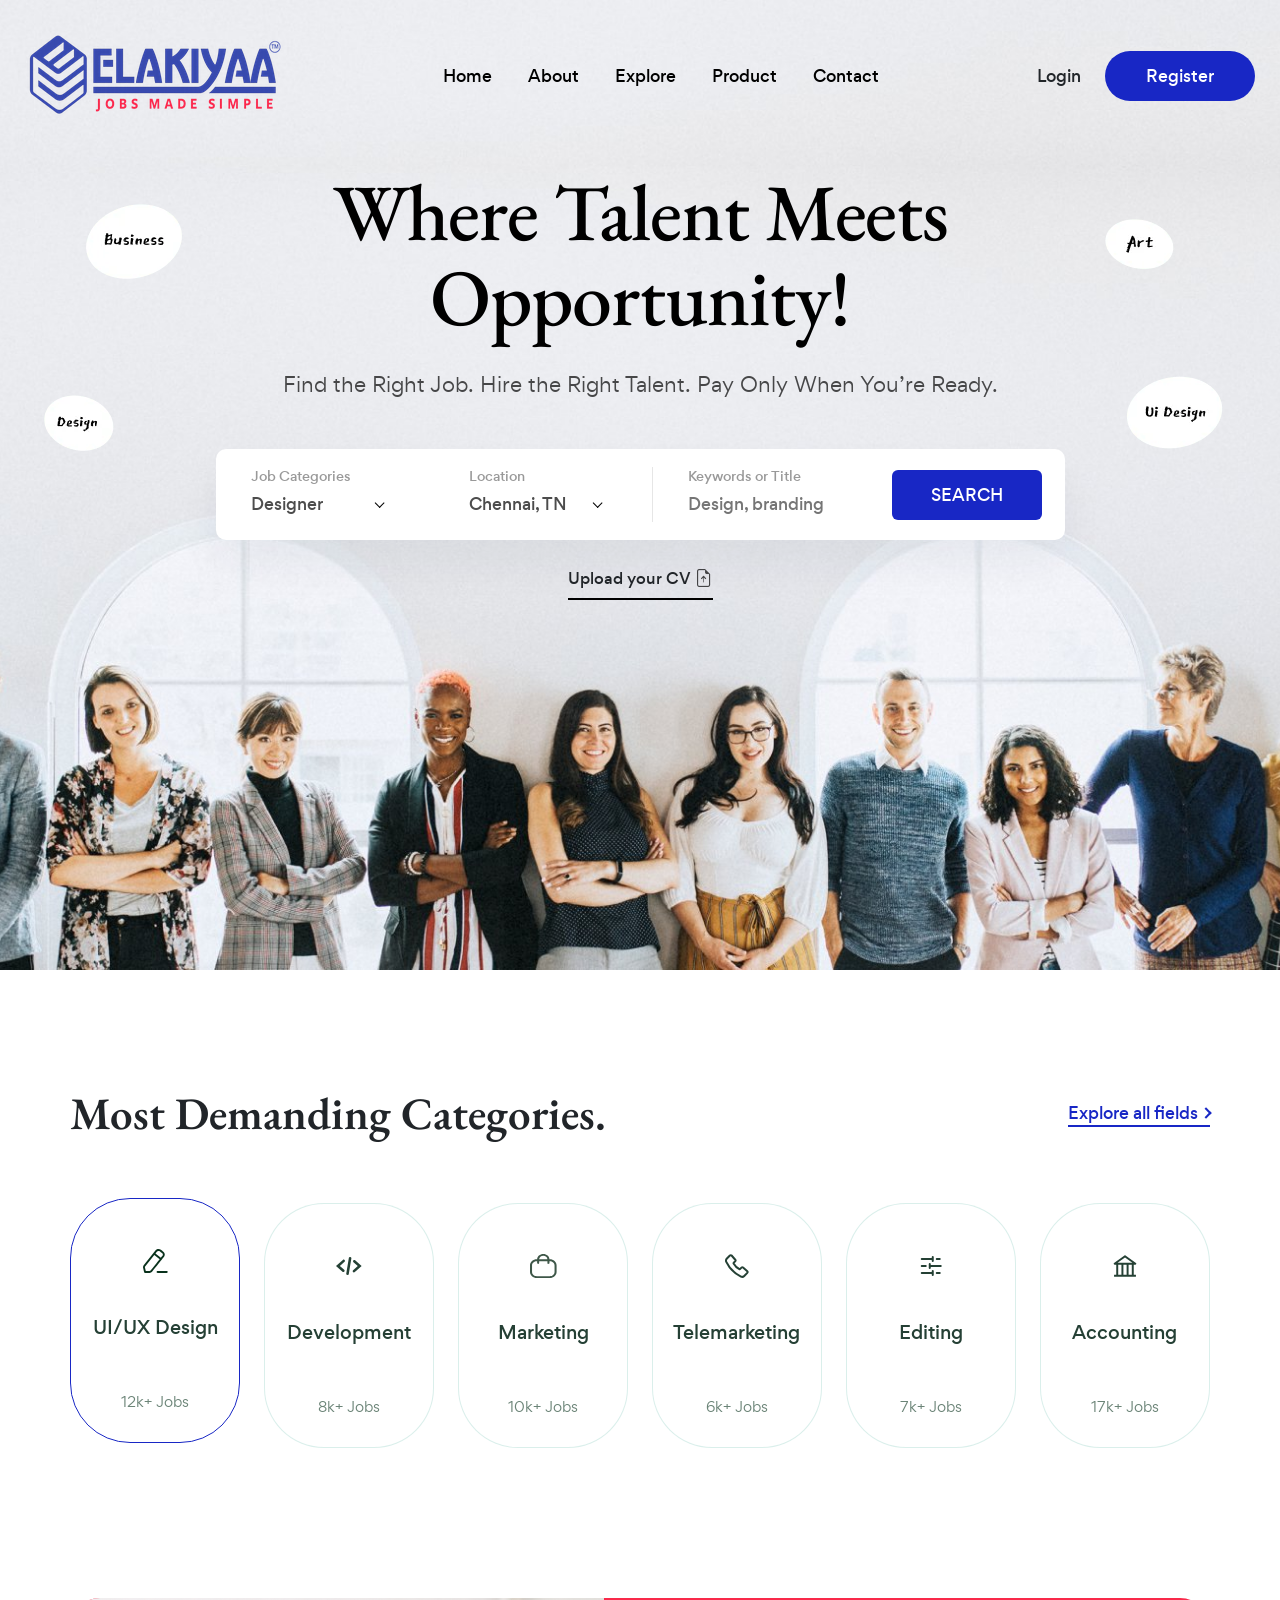
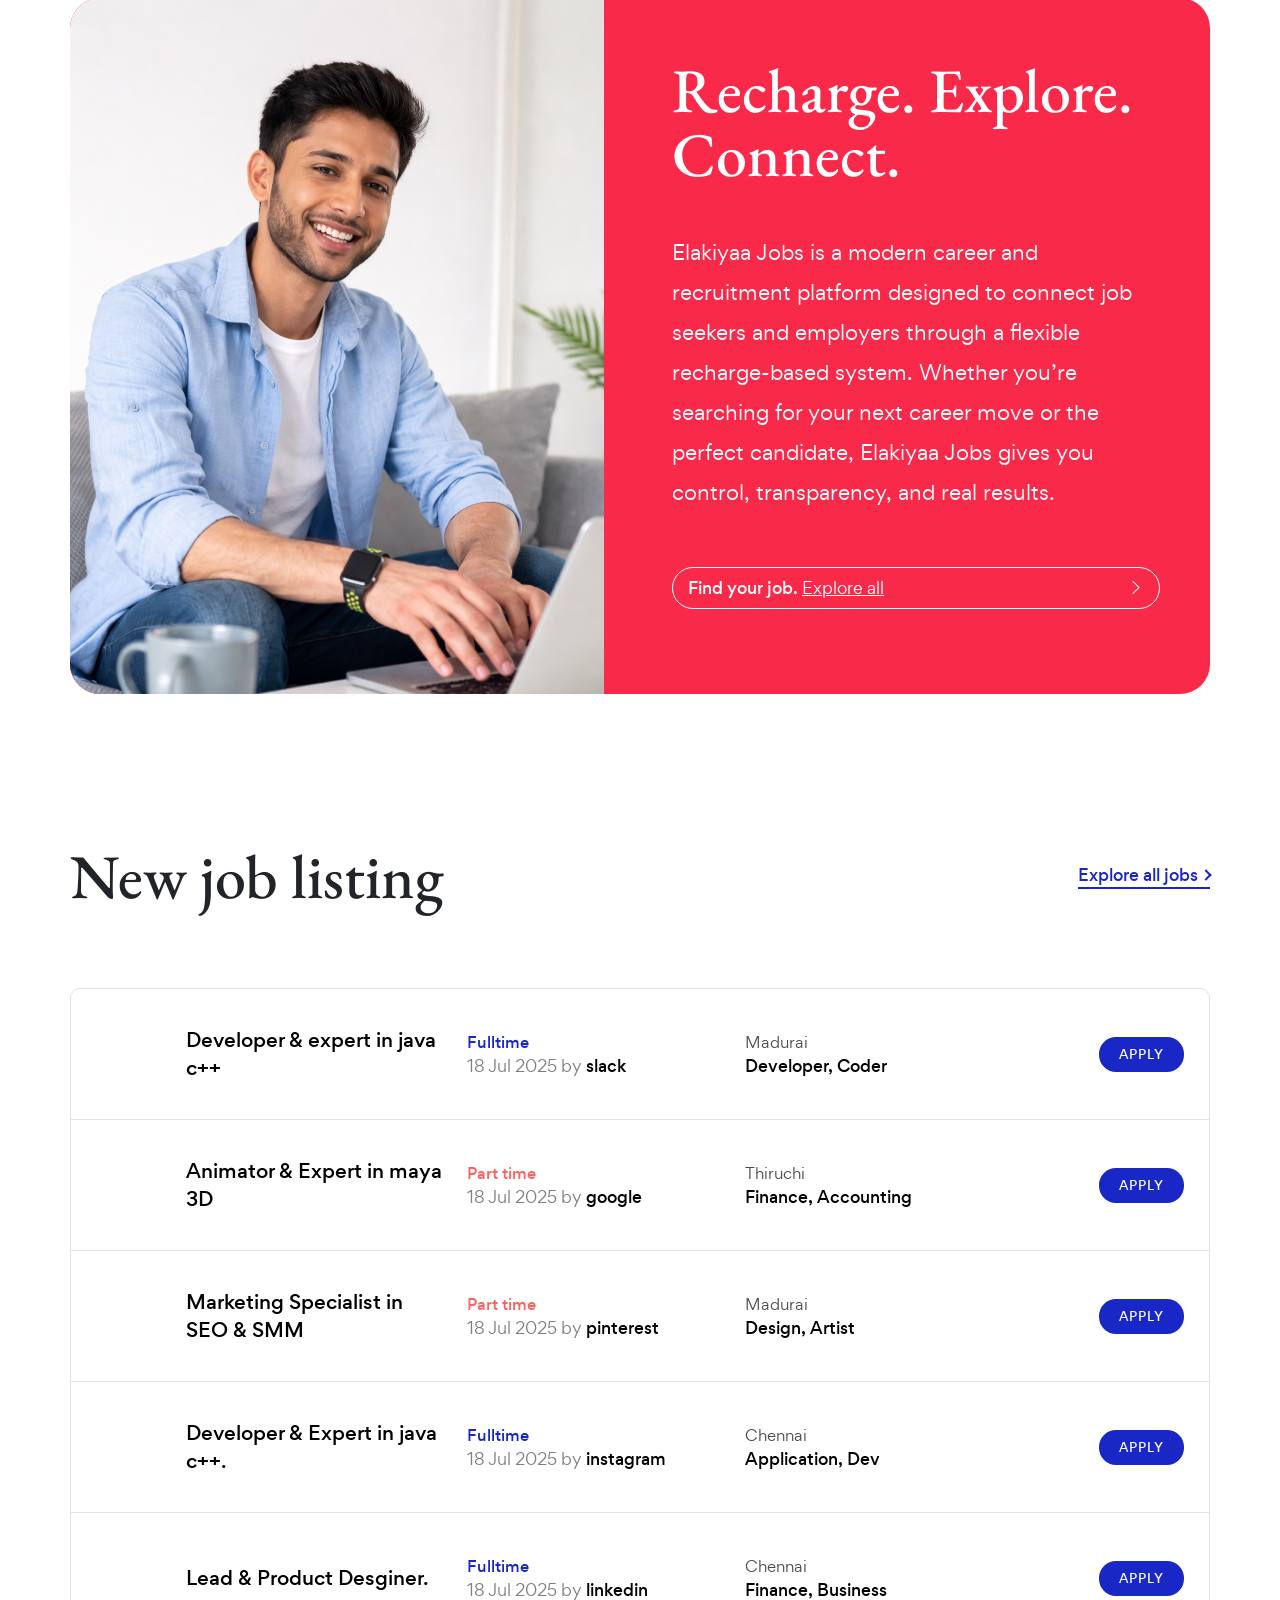
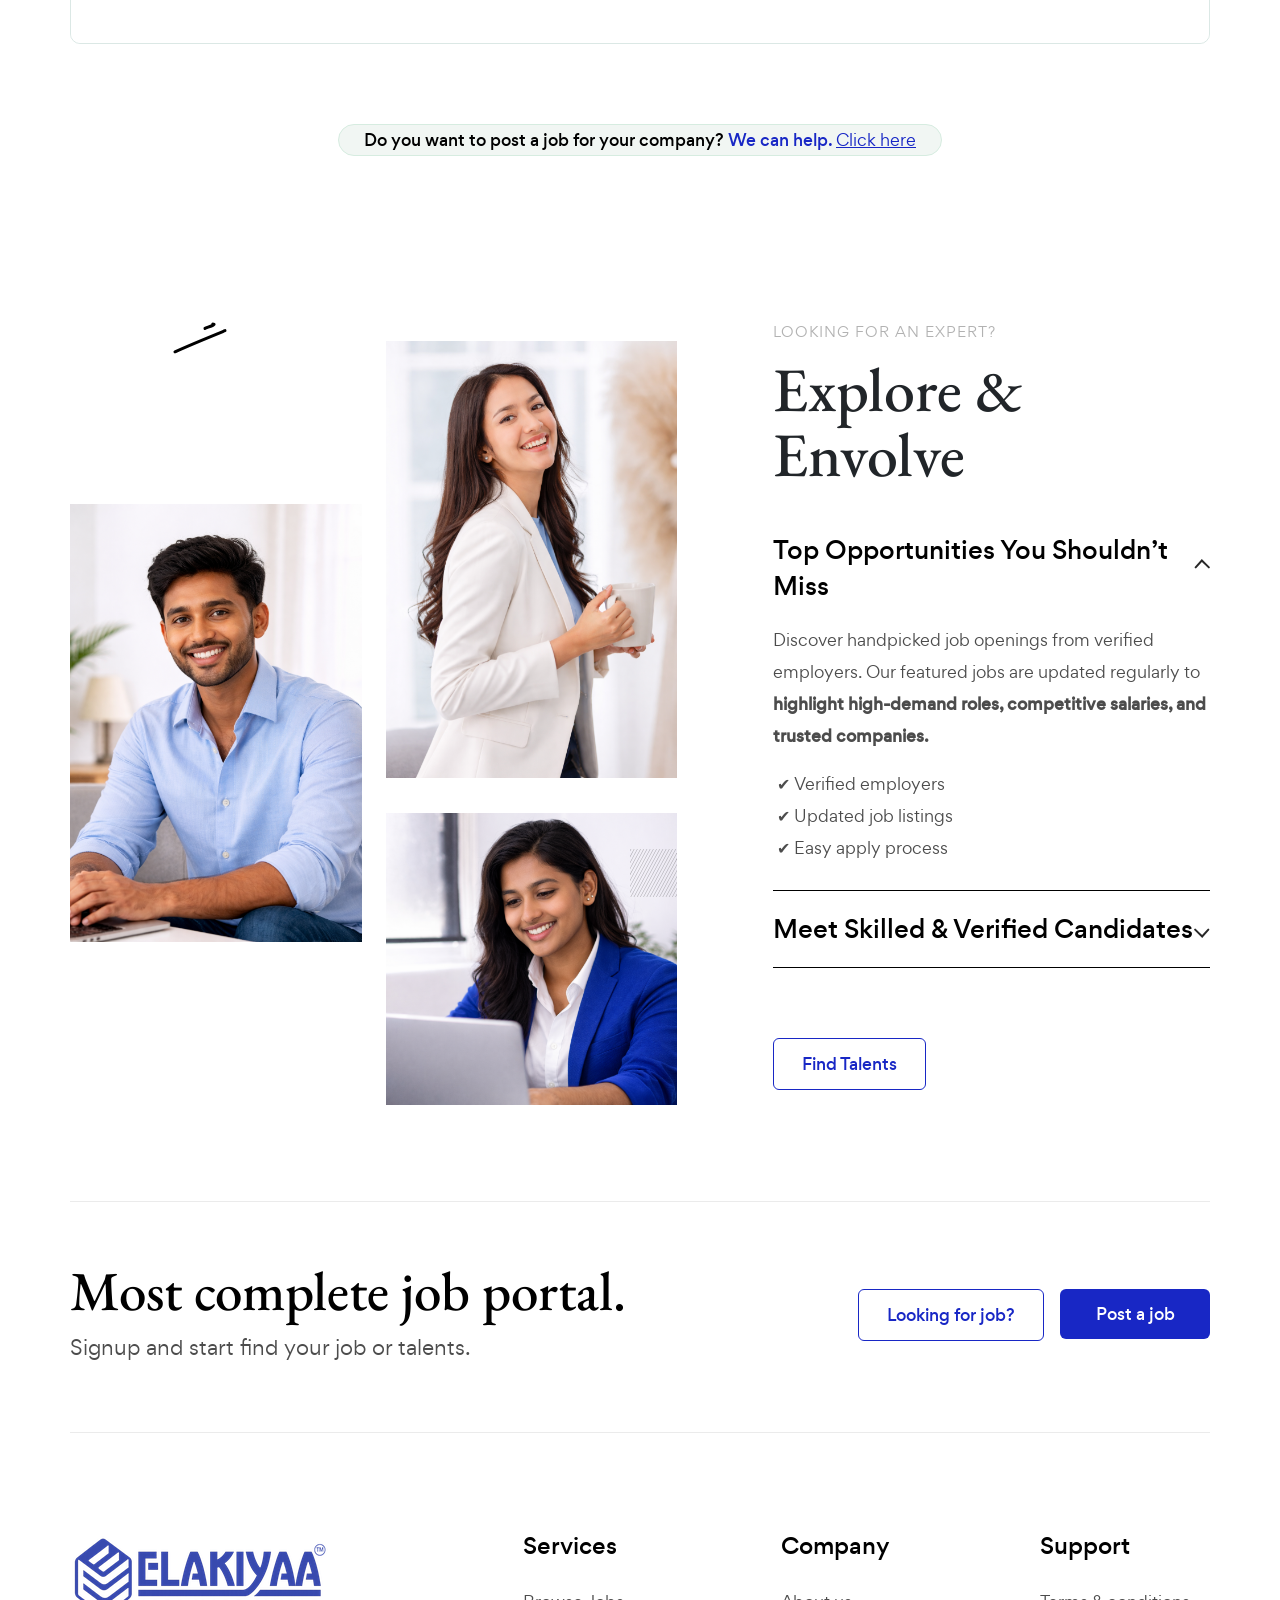
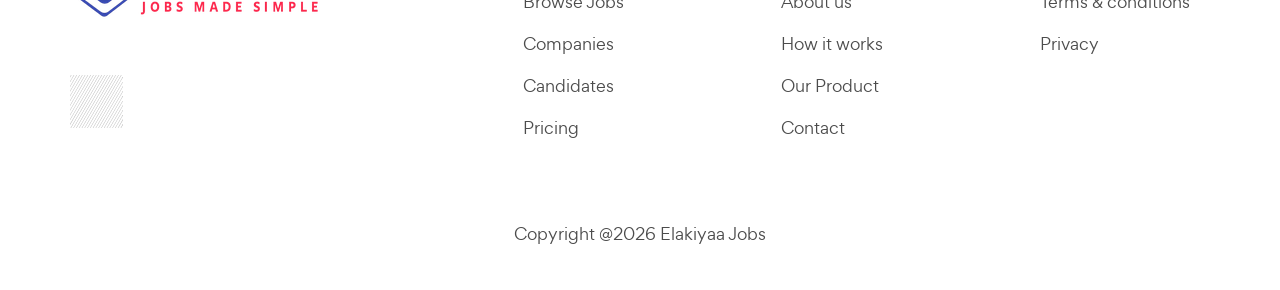
==== index.html @ b900b1b4 "first" ====
<!DOCTYPE html>
<html lang="en">


<head>
	<meta charset="UTF-8">
	<meta name="keywords" content="Jobs, talent, companies, Hiring, resume, job search, skillset">
	<meta name="description" content="Elakiyaa Jobs is a modern career and recruitment platform designed to connect job seekers and employers through a flexible recharge-based system">
    <meta property="og:site_name" content="Elakiyaa Jobs">
    <meta property="og:type" content="website">
    <meta property="og:title" content="Elakiyaa Jobs is a modern career and recruitment platform ">
	<meta name='og:image' content='images/assets/ogg.png'>
	<meta name='og:image' content='images/assets/ogg.png'>
	<meta name='og:image' content='images/assets/ogg.png'>
	<!-- For IE -->
	<meta http-equiv="X-UA-Compatible" content="IE=edge">
	<!-- For Resposive Device -->
	<meta name="viewport" content="width=device-width, initial-scale=1.0">
	<!-- For Window Tab Color -->
	<!-- Chrome, Firefox OS and Opera -->
	<meta name="theme-color" content="#244034">
	<!-- Windows Phone -->
	<meta name="msapplication-navbutton-color" content="#244034">
	<!-- iOS Safari -->
	<meta name="apple-mobile-web-app-status-bar-style" content="#244034">
	<title> Elakiyaa Jobs</title>
	<!-- Favicon -->
	<link rel="icon" type="image/png" sizes="56x56" href="images/fav-icon/fav.png">
	<!-- Bootstrap CSS -->
	<link rel="stylesheet" type="text/css" href="css/bootstrap.min.css" media="all">
	<!-- Main style sheet -->
	<link rel="stylesheet" type="text/css" href="css/style.min.css" media="all">
	<!-- responsive style sheet -->
	<link rel="stylesheet" type="text/css" href="css/responsive.css" media="all">

	<!-- Fix Internet Explorer ______________________________________-->
	<!--[if lt IE 9]>
			<script src="http://html5shiv.googlecode.com/svn/trunk/html5.js"></script>
			<script src="vendor/html5shiv.js"></script>
			<script src="vendor/respond.js"></script>
		<![endif]-->
</head>

<body>
	<div class="main-page-wrapper">
		<!-- ===================================================
				Loading Transition
			==================================================== -->
		<div id="preloader">
			<div id="ctn-preloader" class="ctn-preloader">
<!--				<div class="icon"><img src="images/loader.svg" alt="" class="m-auto d-block" width="60"></div>-->
				<div class="txt-loading">
					<span data-text-preloader="E" class="letters-loading">
						E
					</span>
					<span data-text-preloader="L" class="letters-loading">
						L
					</span>
					<span data-text-preloader="A" class="letters-loading">
						A
					</span>
					<span data-text-preloader="K" class="letters-loading">
						K
					</span>
                    <span data-text-preloader="I" class="letters-loading">
						I
					</span>
                    <span data-text-preloader="Y" class="letters-loading">
						Y
					</span>
                    <span data-text-preloader="A" class="letters-loading">
						A
					</span>
                    <span data-text-preloader="A" class="letters-loading">
						A
					</span>
				</div>
			</div>
		</div>

		<!-- 
		=============================================
				Theme Main Menu
		============================================== 
		-->
		<header class="theme-main-menu menu-overlay sticky-menu">
			<div class="inner-content position-relative">
				<div class="top-header">
					<div class="d-flex align-items-center justify-content-between">
						<div class="logo order-lg-0">
							<a href="#" class="d-flex align-items-center">
								<img src="images/logo/final_logo.png" alt="">
							</a>
						</div>
						<!-- logo -->
						<div class="right-widget ms-ß auto ms-lg-0 order-lg-2">
							<ul class="d-flex align-items-center style-none">
								<li><a href="#" class="fw-500 text-dark" >Login</a></li>
								<li class="d-none d-md-block ms-4"><a href="#" class="btn-five">Register</a></li>
							</ul>
						</div> <!--/.right-widget-->
						<nav class="navbar navbar-expand-lg p0 ms-3 ms-lg-0 order-lg-1">
							<button class="navbar-toggler d-block d-lg-none" type="button" data-bs-toggle="collapse"
								data-bs-target="#navbarNav" aria-controls="navbarNav" aria-expanded="false"
								aria-label="Toggle navigation">
								<span></span>
							</button>
							<div class="collapse navbar-collapse" id="navbarNav">
								<ul class="navbar-nav">
                                    <li class="nav-item">
										<a class="nav-link" href="Index.html" role="button">Home</a>
									</li>
                                    <li class="nav-item">
										<a class="nav-link" href="about-us.html" role="button">About</a>
									</li>
                                    <li class="nav-item">
										<a class="nav-link" href="explore.html" role="button">Explore</a>
									</li>
                                    <li class="nav-item">
										<a class="nav-link" href="products.html" role="button">Product</a>
									</li>
<!--									<li class="d-block d-lg-none"><div class="logo"><a href="index.html" class="d-block"><img src="images/logo/logo_04.png" alt="" width="100"></a></div></li>-->
<!--									<li class="nav-item dropdown dashboard-menu">-->
<!--										<a class="nav-link dropdown-toggle" href="products.html" role="button" data-bs-toggle="dropdown"-->
<!--											data-bs-auto-close="outside" aria-expanded="false">Mobile App-->
<!--										</a>-->
<!--									</li>-->
									<li class="nav-item">
										<a class="nav-link" href="contact.html" role="button">Contact</a>
									</li>
									<li class="d-md-none mt-5"><a href="#" class="btn-five w-100">Register</a></li>
								</ul>
							</div>
						</nav>
					</div>
				</div> <!--/.top-header-->
			</div> <!-- /.inner-content -->
		</header> <!-- /.theme-main-menu -->


		<!-- 
		=============================================
			Hero Banner
		============================================== 
		-->
		<div class="hero-banner-four position-relative pt-170 lg-pt-150 pb-300 lg-pb-150 md-pb-100">
			<div class="container">
				<div class="position-relative pb-70 sm-pb-20">
					<div class="row">
						<div class="col-xxl-7 col-lg-8 m-auto text-center">
							<h1>Where Talent Meets Opportunity!</h1>
							<p class="text-md mt-25 mb-45 md-mb-30">Find the Right Job. Hire the Right Talent. Pay Only When You’re Ready.</p>
						</div>
					</div>
					<div class="position-relative">
						<div class="row">
							<div class="col-xxl-8 col-xl-9 col-lg-10 m-auto">
								<div class="job-search-one style-two position-relative">
									<form action="#">
										<div class="row align-items-center">
											<div class="col-md-3">
												<div class="input-box">
													<div class="label">Job Categories</div>
													<select class="nice-select lg">
														<option value="1">Designer</option>
														<option value="2">Content creator</option>
														<option value="3">Web Developer</option>
														<option value="4">SEO Guru</option>
														<option value="5">Digital marketer</option>
													</select>
												</div>
											</div>
                                            <div class="col-md-3">
												<div class="input-box">
													<div class="label">Location</div>
													<select class="nice-select lg">
														<option value="1">Chennai, TN</option>
														<option value="2">Tirunelveli</option>
														<option value="3">Madurai</option>
													</select>
												</div>
											</div>
											<div class="col-md-3">
												<div class="input-box border-left">
													<div class="label">Keywords or Title</div>
													<input type="text" placeholder="Design, branding" class="keyword">
												</div>
											</div>
											<div class="col-md-3 sm-mb-10 sm-mt-10">
												<button class="text-uppercase btn-five border6 tran3s m-auto">Search</button>
											</div>
										</div>
									</form>
                                    <div class="upload-btn position-relative d-flex align-items-center justify-content-between">
                                        <span class="fw-500 text-dark me-1">Upload your CV</span> <i class="bi bi-file-earmark-arrow-up"></i>
                                        <input type="file" id="uploadCV" name="uploadCV" accept=".doc,.docx,.pdf,.xml,application/msword,application/vnd.openxmlformats-officedocument.wordprocessingml.document" >
                                    </div>
								</div>
								<!-- /.job-search-one -->
							</div>
						</div>
					</div>
				</div>
			</div>
			<img src="images/lazy.svg" data-src="images/assets/screen_10.png" alt="" class="lazy-img shapes shape_01">
			<img src="images/lazy.svg" data-src="images/assets/screen_11.png" alt="" class="lazy-img shapes shape_02">
			<img src="images/lazy.svg" data-src="images/assets/screen_12.png" alt="" class="lazy-img shapes shape_03">
			<img src="images/lazy.svg" data-src="images/assets/screen_13.png" alt="" class="lazy-img shapes shape_04">
		</div> <!-- /.hero-banner-four -->



        <!-- 
		=============================================
			Category Section One
		============================================== 
		-->
		<section class="category-section-one position-relative mt-120 lg-mt-80">
			<div class="container">
				<div class="row justify-content-between align-items-center">
					<div class="col-lg-8">
						<div class="title-three">
							<h2 class="fw-600 text-dark">Most Demanding Categories.</h2>
						</div>
					</div>
					<div class="col-lg-4">
						<div class="d-flex justify-content-lg-end">
							<a href="#" class="btn-six d-none d-lg-inline-block">Explore all fields</a>
						</div>
					</div>
				</div>
				<div class="card-wrapper row justify-content-center mt-45 lg-mt-30">
					<div class="card-style-one text-center mt-20 wow fadeInUp">
						<a href="#" class="wrapper active">
							<div class="icon d-flex align-items-center justify-content-center"><img src="images/lazy.svg" data-src="images/icon/icon_01.svg" alt="" class="lazy-img"></div>
							<div class="title fw-500">UI/UX Design</div>
							<div class="total-job">12k+ Jobs</div>
						</a>
					</div>
					<!-- /.card-style-one -->
					<div class="card-style-one text-center mt-20 wow fadeInUp" data-wow-delay="0.1s">
						<a href="#" class="wrapper">
							<div class="icon d-flex align-items-center justify-content-center"><img src="images/lazy.svg" data-src="images/icon/icon_02.svg" alt="" class="lazy-img"></div>
							<div class="title fw-500">Development</div>
							<div class="total-job">8k+ Jobs</div>
						</a>
					</div>
					<!-- /.card-style-one -->
					<div class="card-style-one text-center mt-20 wow fadeInUp" data-wow-delay="0.15s">
						<a href="#" class="wrapper">
							<div class="icon d-flex align-items-center justify-content-center"><img src="images/lazy.svg" data-src="images/icon/icon_03.svg" alt="" class="lazy-img"></div>
							<div class="title fw-500">Marketing</div>
							<div class="total-job">10k+ Jobs</div>
						</a>
					</div>
					<!-- /.card-style-one -->
					<div class="card-style-one text-center mt-20 wow fadeInUp" data-wow-delay="0.16s">
						<a href="#" class="wrapper">
							<div class="icon d-flex align-items-center justify-content-center"><img src="images/lazy.svg" data-src="images/icon/icon_04.svg" alt="" class="lazy-img"></div>
							<div class="title fw-500">Telemarketing</div>
							<div class="total-job">6k+ Jobs</div>
						</a>
					</div>
					<!-- /.card-style-one -->
					<div class="card-style-one text-center mt-20 wow fadeInUp" data-wow-delay="0.17s">
						<a href="#" class="wrapper">
							<div class="icon d-flex align-items-center justify-content-center"><img src="images/lazy.svg" data-src="images/icon/icon_05.svg" alt="" class="lazy-img"></div>
							<div class="title fw-500">Editing</div>
							<div class="total-job">7k+ Jobs</div>
						</a>
					</div>
					<!-- /.card-style-one -->
					<div class="card-style-one text-center mt-20 wow fadeInUp" data-wow-delay="0.18s">
						<a href="#" class="wrapper">
							<div class="icon d-flex align-items-center justify-content-center"><img src="images/lazy.svg" data-src="images/icon/icon_06.svg" alt="" class="lazy-img"></div>
							<div class="title fw-500">Accounting</div>
							<div class="total-job">17k+ Jobs</div>
						</a>
					</div>
					<!-- /.card-style-one -->
				</div>
				<!-- /.card-wrapper -->
				<div class="text-center mt-40 d-lg-none">
					<a href="" class="btn-six">Explore all fields</a>
				</div>
			</div>
		</section>
		<!-- ./category-section-one -->

		

		<!--
		=====================================================
			Fancy Banner Four
		=====================================================
		-->
		<section class="fancy-banner-four mt-180 xl-mt-150 lg-mt-100">
			<div class="container">
				<div class="bg-wrapper position-relative wow fadeInUp">
					<div class="row">
						<div class="col-lg-6 order-lg-last ms-auto">
							<div class="text-wrapper wow fadeInRight">
								<div class="title-one mb-45 lg-mb-30">
									<h2 class="text-white">Recharge. Explore. Connect.</h2>
								</div>
								<p class="text-white text-md mb-55 lg-mb-30">Elakiyaa Jobs is a modern career and recruitment platform designed to connect job seekers and employers through a flexible recharge-based system. Whether you’re searching for your next career move or the perfect candidate, Elakiyaa Jobs gives you control, transparency, and real results. </p>
                                <a href="#" class="find-job-btn d-flex align-items-center text-white">
                                    <span class="fw-500">Find your job.</span>
                                    <span class="ms-1"> <u>Explore all</u></span>
                                    <span class="ms-auto"><i class="bi bi-chevron-right"></i></span>
                                </a>
							</div>
						</div>
                        <div class="col-lg-6 order-lg-first">
                            <div class="img-meta me-xl-4 position-relative">
<!--                                <img src="images/lazy.svg" data-src="images/assets/screen_14.png" alt="" class="lazy-img shapes screen_01">-->
                            </div>
                        </div>
					</div>
				</div>
			</div>
		</section>
		<!-- /.fancy-banner-four -->


        <!-- 
		=============================================
			Job Listing One
		============================================== 
		-->
        <section class="job-listing-one mt-180 xl-mt-150 lg-mt-100">
            <div class="container">
                <div class="row justify-content-between align-items-center">
					<div class="col-lg-6">
						<div class="title-one">
							<h2 class="text-dark">New job listing</h2>
						</div>
					</div>
					<div class="col-lg-5">
						<div class="d-flex justify-content-lg-end">
							<a href="#" class="btn-six d-none d-lg-inline-block">Explore all jobs</a>
						</div>
					</div>
				</div>

                <div class="job-listing-wrapper border-wrapper mt-80 lg-mt-40 wow fadeInUp">
                    <div class="job-list-one position-relative bottom-border">
                        <div class="row justify-content-between align-items-center">
                            <div class="col-xxl-3 col-lg-4">
                                <div class="job-title d-flex align-items-center">
                                    <a href="#" class="logo"><img src="images/lazy.svg" data-src="images/logo/media_22.png" alt="" class="lazy-img m-auto"></a>
                                    <a href="#" class="title fw-500 tran3s">Developer & expert in java c++</a>
                                </div>
                            </div>
                            <div class="col-lg-3 col-md-4 col-sm-6 ms-auto">
                                <a href="#" class="job-duration fw-500">Fulltime</a>
                                <div class="job-date">18 Jul 2025 by <a href="#">slack</a></div>
                            </div>
							<div class="col-xxl-2 col-lg-3 col-md-4 col-sm-6 ms-auto xs-mt-10">
								<div class="job-location">
									<a href="#">Madurai</a>
								</div>
								<div class="job-category">
									<a href="#">Developer,</a>
									<a href="#">Coder</a>
								</div>
							</div>
							<div class="col-lg-2 col-md-4">
								<div class="btn-group d-flex align-items-center justify-content-md-end sm-mt-20">
                                     
									<a href="#" class="apply-btn text-center tran3s">APPLY</a>
								</div>
							</div>
                        </div>
                    </div>
                    <!-- /.job-list-one -->
					<div class="job-list-one position-relative bottom-border">
                        <div class="row justify-content-between align-items-center">
                            <div class="col-xxl-3 col-lg-4">
                                <div class="job-title d-flex align-items-center">
                                    <a href="#" class="logo"><img src="images/lazy.svg" data-src="images/logo/media_23.png" alt="" class="lazy-img m-auto"></a>
                                    <a href="#" class="title fw-500 tran3s">Animator & Expert in maya 3D </a>
                                </div>
                            </div>
                            <div class="col-lg-3 col-md-4 col-sm-6 ms-auto">
                                <a href="#" class="job-duration fw-500 part-time">Part time</a>
                                <div class="job-date">18 Jul 2025 by <a href="#">google</a></div>
                            </div>
							<div class="col-xxl-2 col-lg-3 col-md-4 col-sm-6 ms-auto xs-mt-10">
								<div class="job-location">
									<a href="#">Thiruchi</a>
								</div>
								<div class="job-category">
									<a href="#">Finance,</a>
									<a href="#">Accounting</a>
								</div>
							</div>
							<div class="col-lg-2 col-md-4">
								<div class="btn-group d-flex align-items-center justify-content-md-end sm-mt-20">
                                     
									<a href="#" class="apply-btn text-center tran3s">APPLY</a>
								</div>
							</div>
                        </div>
                    </div>
                    <!-- /.job-list-one -->
					<div class="job-list-one position-relative bottom-border">
                        <div class="row justify-content-between align-items-center">
                            <div class="col-xxl-3 col-lg-4">
                                <div class="job-title d-flex align-items-center">
                                    <a href="#" class="logo"><img src="images/lazy.svg" data-src="images/logo/media_24.png" alt="" class="lazy-img m-auto"></a>
                                    <a href="#" class="title fw-500 tran3s">Marketing Specialist in SEO & SMM</a>
                                </div>
                            </div>
                            <div class="col-lg-3 col-md-4 col-sm-6 ms-auto">
                                <a href="#" class="job-duration fw-500 part-time">Part time</a>
                                <div class="job-date">18 Jul 2025 by <a href="#">pinterest</a></div>
                            </div>
							<div class="col-xxl-2 col-lg-3 col-md-4 col-sm-6 ms-auto xs-mt-10">
								<div class="job-location">
									<a href="#">Madurai</a>
								</div>
								<div class="job-category">
									<a href="#">Design,</a>
									<a href="#">Artist</a>
								</div>
							</div>
							<div class="col-lg-2 col-md-4">
								<div class="btn-group d-flex align-items-center justify-content-md-end sm-mt-20">
									 
									<a href="#" class="apply-btn text-center tran3s">APPLY</a>
								</div>
							</div>
                        </div>
                    </div>
                    <!-- /.job-list-one -->
					<div class="job-list-one position-relative bottom-border">
                        <div class="row justify-content-between align-items-center">
                            <div class="col-xxl-3 col-lg-4">
                                <div class="job-title d-flex align-items-center">
                                    <a href="#" class="logo"><img src="images/lazy.svg" data-src="images/logo/media_25.png" alt="" class="lazy-img m-auto"></a>
                                    <a href="#" class="title fw-500 tran3s">Developer & Expert in java c++.</a>
                                </div>
                            </div>
                            <div class="col-lg-3 col-md-4 col-sm-6 ms-auto">
                                <a href="#" class="job-duration fw-500">Fulltime</a>
                                <div class="job-date">18 Jul 2025 by <a href="#">instagram</a></div>
                            </div>
							<div class="col-xxl-2 col-lg-3 col-md-4 col-sm-6 ms-auto xs-mt-10">
								<div class="job-location">
									<a href="#">Chennai</a>
								</div>
								<div class="job-category">
									<a href="#">Application,</a>
									<a href="#">Dev</a>
								</div>
							</div>
							<div class="col-lg-2 col-md-4">
								<div class="btn-group d-flex align-items-center justify-content-md-end sm-mt-20">
									 
									<a href="#" class="apply-btn text-center tran3s">APPLY</a>
								</div>
							</div>
                        </div>
                    </div>
                    <!-- /.job-list-one -->
					<div class="job-list-one position-relative">
                        <div class="row justify-content-between align-items-center">
                            <div class="col-xxl-3 col-lg-4">
                                <div class="job-title d-flex align-items-center">
                                    <a href="#" class="logo"><img src="images/lazy.svg" data-src="images/logo/media_26.png" alt="" class="lazy-img m-auto"></a>
                                    <a href="#" class="title fw-500 tran3s">Lead & Product Desginer.</a>
                                </div>
                            </div>
                            <div class="col-lg-3 col-md-4 col-sm-6 ms-auto">
                                <a href="#" class="job-duration fw-500">Fulltime</a>
                                <div class="job-date">18 Jul 2025 by <a href="#">linkedin</a></div>
                            </div>
							<div class="col-xxl-2 col-lg-3 col-md-4 col-sm-6 ms-auto xs-mt-10">
								<div class="job-location">
									<a href="#">Chennai</a>
								</div>
								<div class="job-category">
									<a href="#">Finance,</a>
									<a href="#">Business</a>
								</div>
							</div>
							<div class="col-lg-2 col-md-4">
								<div class="btn-group d-flex align-items-center justify-content-md-end sm-mt-20">
									
									<a href="#" class="apply-btn text-center tran3s">APPLY</a>
								</div>
							</div>
                        </div>
                    </div>
                    <!-- /.job-list-one -->
                </div>
                <!-- /.job-listing-wrapper -->

				<div class="text-center mt-40 d-lg-none">
					<a href="" class="btn-six">Explore all jobs</a>
				</div>

				<div class="text-center mt-80 lg-mt-30 wow fadeInUp">
					<div class="btn-eight fw-500">Do you want to post a job for your company? <span>We can help.</span> <a href="">Click here</a></div>
				</div>
            </div>
        </section>


		<!-- 
		=============================================
			Text Feature One
		============================================== 
		-->
		<section class="text-feature-one position-relative pt-180 xl-pt-150 lg-pt-100">
			<div class="container">
				<div class="row align-items-center">
					<div class="col-lg-5 order-lg-last">
						<div class="ps-lg-4 wow fadeInRight">
							<div class="title-one">
								<div class="sub-title">Looking for an expert?</div>
								<h2 class="text-dark">Explore & Envolve</h2>
							</div>
							<div class="accordion accordion-style-one mt-25" id="accordionOne">
								<div class="accordion-item">
									<div class="accordion-header" id="headingOne">
										  <button class="accordion-button" type="button" data-bs-toggle="collapse" data-bs-target="#collapseOne" aria-expanded="false" aria-controls="collapseOne">
											Top Opportunities You Shouldn’t Miss
										  </button>
									</div>
									<div id="collapseOne" class="accordion-collapse collapse show" aria-labelledby="headingOne" data-bs-parent="#accordionOne">
										<div class="accordion-body">
											<p>Discover handpicked job openings from verified employers. Our featured jobs are updated regularly to <b>highlight high-demand roles, competitive salaries, and trusted companies.</b></p>
                                            <p> ✔ Verified employers<br>
                                                 ✔ Updated job listings<br>
                                                 ✔ Easy apply process</p>
										</div>
									</div>
								  </div>
								  <div class="accordion-item">
									<div class="accordion-header" id="headingTwo">
										  <button class="accordion-button collapsed" type="button" data-bs-toggle="collapse" data-bs-target="#collapseTwo" aria-expanded="false" aria-controls="collapseTwo">
											Meet Skilled & Verified Candidates
										  </button>
									</div>
									<div id="collapseTwo" class="accordion-collapse collapse" aria-labelledby="headingTwo" data-bs-parent="#accordionOne">
										  <div class="accordion-body">
											<p>Employers can browse through a diverse pool of <b> qualified, job-ready professionals </b> across domains. From fresh graduates to experienced professionals, Elakiyaa Jobs helps you find the <b> right talent faster.</b></p>
										</div>
									</div>
								  </div>
							</div> <!-- /.accordion-style-one -->
							<a href="" class="btn-seven border6 mt-70 lg-mt-40">Find Talents</a>
						</div>
					</div>
					<div class="col-lg-7 col-md-8 m-auto order-lg-first">
						<div class="img-data position-relative me-xl-5 md-mt-20">
							<div class="row align-items-center">
								<div class="col-6">
									<img src="images/lazy.svg" data-src="images/assets/img_11.png" alt="" class="lazy-img mt-35 md-mt-20 wow fadeInLeft">
								</div>
								<div class="col-6">
									<img src="images/lazy.svg" data-src="images/assets/img_12.png" alt="" class="lazy-img mt-35 md-mt-20 wow fadeInDown">
									<img src="images/lazy.svg" data-src="images/assets/img_13.png" alt="" class="lazy-img mt-35 md-mt-20 wow fadeInUp">
								</div>
							</div>
							<img src="images/lazy.svg" data-src="images/shape/shape_06.svg" alt="" class="lazy-img shapes shape_02">
							<img src="images/lazy.svg" data-src="images/shape/shape_21.svg" alt="" class="lazy-img shapes shape_03">
						</div>
					</div>
				</div>
			</div>
		</section>
		<!-- /.text-feature-one -->


		<!--
		=====================================================
			Job Portal Intro
		=====================================================
		-->
        <br><br><br><br>
		<section class="job-portal-intro">
			<div class="container">
				<div class="wrapper bottom-border top-border pt-60 lg-pt-40 pb-65 lg-pb-40">
					<div class="row align-items-center">
						<div class="col-lg-7">
							<div class="text-center text-lg-start">
								<h2>Most complete job portal.</h2>
								<p class="text-md m0 md-pb-20">Signup and start find your job or talents.</p>
							</div>
						</div>
						<div class="col-lg-5">
							<ul class="btn-group style-none d-flex justify-content-center justify-content-lg-end">
								<li class="me-2"><a href="" class="btn-seven border6">Looking for job?</a></li>
								<li class="ms-2"><a href="" class="btn-five border6">Post a job</a></li>
							</ul>
						</div>
					</div>
				</div>
			</div>
		</section>
		<!-- /.job-portal-intro -->



		<!--
		=====================================================
			Footer One
		=====================================================
		-->
		<div class="footer-one">
			<div class="container">
				<div class="inner-wrapper">
					<div class="row justify-content-between">
						<div class="col-xl-4 col-lg-3 footer-intro mb-15">
							<div class="logo mb-25">
								<a href="index.html" class="d-flex align-items-center">
									<img src="images/logo/final_logo.png" alt="">
								</a>
							</div>
                            <img src="images/lazy.svg" data-src="images/shape/shape_28.svg" alt="" class="lazy-img mt-50 sm-mt-30 sm-mb-20">

                        </div>
						<div class="col-lg-2 col-sm-4 mb-20">
							<h5 class="footer-title">Services​</h5>
							<ul class="footer-nav-link style-none">
								<li><a href="#">Browse Jobs</a></li>
								<li><a href="#">Companies</a></li>
								<li><a href="#">Candidates</a></li>
								<li><a href="#">Pricing</a></li>
							</ul>
						</div>
						<div class="col-lg-2 col-sm-4 mb-20">
							<h5 class="footer-title">Company</h5>
							<ul class="footer-nav-link style-none">
								<li><a href="about-us.html">About us</a></li>
								<li><a href=" explore.html">How it works</a></li>
								<li><a href="products.html">Our Product</a></li>
								<li><a href="contact.html">Contact</a></li>
							</ul>
						</div>
						<div class="col-xl-2 col-lg-3 col-sm-4 mb-20">
							<h5 class="footer-title">Support</h5>
							<ul class="footer-nav-link style-none">
								<li><a href="#">Terms & conditions</a></li>
								<li><a href="#">Privacy</a></li>
							</ul>
						</div>
					</div>
				</div> <!-- /.inner-wrapper -->
			</div>
			<div class="bottom-footer">
				<div class="container">
					<div class="row align-items-center">

						<div class="col-lg-4 order-lg-1 mb-15">
							<ul class="d-flex style-none bottom-nav justify-content-center justify-content-lg-start">
							</ul>
						</div>
						<div class="col-lg-4 order-lg-2">
							<p class="text-center mb-15">Copyright @2026  Elakiyaa Jobs</p>
						</div>
					</div>
				</div>
			</div>
		</div> <!-- /.footer-one -->

		<button class="scroll-top">
			<i class="bi bi-arrow-up-short"></i>
		</button>




		<!-- Optional JavaScript _____________________________  -->

		<!-- jQuery first, then Bootstrap JS -->
		<!-- jQuery -->
		<script src="vendor/jquery.min.js"></script>
		<!-- Bootstrap JS -->
		<script src="vendor/bootstrap/js/bootstrap.bundle.min.js"></script>
		<!-- WOW js -->
		<script src="vendor/wow/wow.min.js"></script>
		<!-- Slick Slider -->
		<script src="vendor/slick/slick.min.js"></script>
		<!-- Fancybox -->
		<script src="vendor/fancybox/dist/jquery.fancybox.min.js"></script>
		<!-- Lazy -->
		<script src="vendor/jquery.lazy.min.js"></script>
		<!-- js Counter -->
		<script src="vendor/jquery.counterup.min.js"></script>
		<script src="vendor/jquery.waypoints.min.js"></script>
		<!-- Nice Select -->
		<script src="vendor/nice-select/jquery.nice-select.min.js"></script>
		<!-- validator js -->
		<script src="vendor/validator.js"></script>

		<!-- Theme js -->
		<script src="js/theme.js"></script>
	</div> <!-- /.main-page-wrapper -->
</body>


<!-- Mirrored from html.creativegigstf.com/jobi/jobi/index.html by HTTrack Website Copier/3.x [XR&CO'2014], Wed, 10 Dec 2025 09:33:19 GMT -->
</html>
---- css/style.min.css ----
@import"https://fonts.googleapis.com/css2?family=EB+Garamond:wght@400;500;600;700&amp;display=swap";@import"../fonts/gordita/stylesheet.css";@import"../fonts/bootstrap-icons-1.10.2/font.css";::-webkit-scrollbar{width:5px}::-webkit-scrollbar-track{background:#fff}::-webkit-scrollbar-thumb{background:# dc3545;border-radius:0}body{font-family:"gordita";font-weight:normal;font-size:16px;position:relative;color:rgba(0,0,0,.7)}.main-page-wrapper{overflow-x:hidden}.h1,h1,.h2,h2,.h3,h3,.h4,h4,.h5,h5,.h6,h6{font-family:"EB Garamond",serif;font-weight:500;color:#000}.h1,h1{font-size:85px;letter-spacing:-1px;line-height:1.058em}.h2,h2{font-size:70px;line-height:1.041em}p{line-height:2em}.text-lg{font-size:22px}.text-md{font-size:20px}hr{opacity:.09;margin:5px 0}.fw-600{font-weight:600}.fw-500{font-weight:500}.shapes{position:absolute}.ctn-preloader{height:100%;position:fixed;left:0;top:0;width:100%;z-index:999999;background:#fff;display:flex;align-items:center;justify-content:center;flex-direction:column}.ctn-preloader .icon{animation:rotated 8s infinite linear}.ctn-preloader .txt-loading{-webkit-user-select:none;-moz-user-select:none;user-select:none;margin-top:30px}.ctn-preloader .txt-loading .letters-loading{font-family:"EB Garamond",serif;font-weight:700;letter-spacing:8px;display:inline-block;color:#1827c540;position:relative;font-size:50px;line-height:30px}.ctn-preloader .txt-loading .letters-loading::before{animation:letters-loading 4s infinite;color:#1827C5;content:attr(data-text-preloader);left:0;opacity:0;top:0;line-height:30px;position:absolute}.ctn-preloader .txt-loading .letters-loading:nth-child(2):before{animation-delay:.2s}.ctn-preloader .txt-loading .letters-loading:nth-child(3):before{animation-delay:.4s}.ctn-preloader .txt-loading .letters-loading:nth-child(4):before{animation-delay:.6s}.ctn-preloader .txt-loading .letters-loading:nth-child(5):before{animation-delay:.8s}.ctn-preloader .txt-loading .letters-loading:nth-child(6):before{animation-delay:1s}.ctn-preloader .txt-loading .letters-loading:nth-child(7):before{animation-delay:1.2s}.ctn-preloader .txt-loading .letters-loading:nth-child(8):before{animation-delay:1.4s}@keyframes spinner{to{transform:rotateZ(360deg)}}@keyframes letters-loading{0%,75%,100%{opacity:0;transform:rotateY(-90deg)}25%,50%{opacity:1;transform:rotateY(0deg)}}.scroll-top{width:35px;height:35px;line-height:35px;position:fixed;bottom:20px;right:5px;z-index:99;text-align:center;color:#fff;font-size:25px;cursor:pointer;border-radius:50%;background:#1827C5;transition:all .3s ease-in-out}.scroll-top:after{position:absolute;z-index:-1;content:"";top:100%;left:5%;height:10px;width:90%;opacity:1;background:radial-gradient(ellipse at center, rgba(0, 0, 0, 0.25) 0%, rgba(0, 0, 0, 0) 80%)}.tran3s{transition:all .3s ease-in-out}.tran4s{transition:all .4s ease-in-out}.tran5s{transition:all .5s ease-in-out}.tran6s{transition:all .6s ease-in-out}.btn-one{text-transform:capitalize;font-weight:500;padding:8px 26px;text-align:center;border-radius:50px;color:#fff;background-color:#ff0200;border:2px solid rgba(0,0,0,0);transition:all .3s ease-in-out 0s}.btn-one.lg{padding:8px 32px}.btn-one:hover{background-color:#1827c5;color:#fff;border-color:#6069c7}.btn-two{font-weight:500;color:#98bd00;position:relative;padding-right:12px;border-bottom:2px solid #98bd00;transition:all .3s ease-in-out 0s}.btn-two:hover{color:#98bd00;letter-spacing:.2px}.btn-two:after{border-bottom:2px solid #98bd00;border-right:2px solid #98bd00;content:"";display:block;margin-top:-4px;pointer-events:none;position:absolute;right:0;top:50%;transform:rotate(-45deg);transition:all .15s ease-in-out;height:8px;width:8px}.btn-three{font-weight:500;padding:13px 26px;text-align:center;border-radius:6px;color:#244034;border:2px solid #244034;transition:all .3s ease-in-out 0s}.btn-three:hover{background:#244034;color:#fff}.btn-four{font-weight:500;padding:15px 26px;min-width:150px;text-align:center;border-radius:6px;color:#244034;background:# dc3545;transition:all .3s ease-in-out 0s}.btn-four:hover{background:#244034;color:#fff}.btn-five{font-weight:500;padding:13px 26px;min-width:150px;text-align:center;border-radius:50px;color:#fff;background:#1827C5;transition:all .3s ease-in-out 0s}.btn-five:hover{background:#dc3545;color:#fff}.btn-five.border6{border-radius:6px}.btn-six{font-weight:500;color:#1827C5;position:relative;padding-right:12px;border-bottom:2px solid #1827C5;transition:all .3s ease-in-out 0s}.btn-six:hover{color:#1827C5;letter-spacing:.2px}.btn-six:after{border-bottom:2px solid #1827C5;border-right:2px solid #1827C5;content:"";display:block;margin-top:-4px;pointer-events:none;position:absolute;right:0;top:50%;transform:rotate(-45deg);transition:all .15s ease-in-out;height:8px;width:8px}.btn-six.dark{color:#000;border-bottom-color:#000}.btn-six.dark:after{border-bottom:2px solid #000;border-right:2px solid #000}.btn-seven{font-weight:500;padding:13px 28px;min-width:150px;text-align:center;border-radius:50px;color:#1827C5;border:1px solid #1827C5;transition:all .3s ease-in-out 0s}.btn-seven:hover{background:#1827c5;border-color:#1827c5;color:#fff}.btn-seven.border6{border-radius:6px}.btn-eight{display:inline-block;padding:3px 25px;color:#000;border-radius:30px;background:#f1f6f3;border:1px solid #d6ece0}.btn-eight.style-two{border:2px solid #1827C5;background:rgba(0,0,0,0)}.btn-eight span{color:#1827C5}.btn-eight a{font-weight:normal;color:#1827C5;text-decoration:underline}.btn-nine{font-size:16px;color:#000;letter-spacing:-1px}.btn-nine:hover{color:#1827C5}.btn-nine i{font-size:1.4em;line-height:0}.btn-ten{line-height:50px;border-radius:10px;background:#31795a;padding:0 26px}.btn-ten:hover{background:#1827C5}.btn-eleven{height:60px;border-radius:7px;font-size:14px;text-transform:uppercase;letter-spacing:.88px;color:#fff;background:#31795a;width:100%}.btn-eleven:hover,.btn-eleven:focus{background:#1827C5}.title-one h2{color:#03094f;margin:0}.title-one h2.main-font{font-family:"gordita";font-size:60px;color:#000;line-height:1.333em}.title-one h2.main-font.color-blue{color:#005025}.title-one span img{top:-28px;right:-112px}.title-one .line{height:1px;background:#e5e5e5;flex:1 1 auto !important}.title-one .sub-title{text-transform:uppercase;letter-spacing:1px;color:rgba(0,0,0,.3);font-size:14px;margin-bottom:15px}.title-two h2{font-size:64px;line-height:1.062em;color:#03094f;margin:0}.title-two h2.color-blue{color:#005025}.title-two h2 span{color:# dc3545}.title-two h2.main-font{font-family:"gordita";font-size:58px}.title-two .sub-title{color:#1827C5;font-weight:500;font-size:18px;margin-bottom:15px}.title-three h2{font-size:48px;line-height:1.062em;color:#254035;margin:0}.title-three h2.main-font{font-family:"gordita";color:#000}.title-three h2.color-blue{color:#005025}.title-four h2{font-family:"gordita";font-size:32px;color:#000;margin:0}*{margin:0;padding:0;box-sizing:border-box}a{text-decoration:none;display:inline-block;color:inherit}a:hover,a:focus,a:visited{text-decoration:none;outline:none}img{max-width:100%;display:block}button{border:none;outline:none;box-shadow:none;display:block;padding:0;cursor:pointer;background:rgba(0,0,0,0);color:inherit}button:focus{outline:none}input,textarea{outline:none;box-shadow:none;transition:all .3s ease-in-out}audio,video,canvas{max-width:100%}iframe{border:none !important}.style-none{list-style:none;padding-left:0;margin-bottom:0}.p0{padding:0 !important}.m0{margin:0 !important}.theme-mb-0{margin-bottom:0}.theme-pb-0{padding-bottom:0}.pt-5{padding-top:5px !important}.pt-10{padding-top:10px}.pt-15{padding-top:15px}.pt-20{padding-top:20px}.pt-25{padding-top:25px}.pt-30{padding-top:30px}.pt-35{padding-top:35px}.pt-40{padding-top:40px}.pt-45{padding-top:45px}.pt-50{padding-top:50px}.pt-55{padding-top:55px}.pt-60{padding-top:60px}.pt-65{padding-top:65px}.pt-70{padding-top:70px}.pt-75{padding-top:75px}.pt-80{padding-top:80px}.pt-85{padding-top:85px}.pt-90{padding-top:90px}.pt-95{padding-top:95px}.pt-100{padding-top:100px}.pt-110{padding-top:110px}.pt-120{padding-top:120px}.pt-130{padding-top:130px}.pt-140{padding-top:140px}.pt-150{padding-top:150px}.pt-160{padding-top:160px}.pt-170{padding-top:170px}.pt-180{padding-top:180px}.pt-190{padding-top:190px}.pt-200{padding-top:200px}.pt-225{padding-top:225px}.pt-250{padding-top:250px}.pt-300{padding-top:300px}.pt-350{padding-top:350px}.pb-5{padding-bottom:5px !important}.pb-10{padding-bottom:10px}.pb-15{padding-bottom:15px}.pb-20{padding-bottom:20px}.pb-25{padding-bottom:25px}.pb-30{padding-bottom:30px}.pb-35{padding-bottom:35px}.pb-40{padding-bottom:40px}.pb-45{padding-bottom:45px}.pb-50{padding-bottom:50px}.pb-55{padding-bottom:55px}.pb-60{padding-bottom:60px}.pb-65{padding-bottom:65px}.pb-70{padding-bottom:70px}.pb-75{padding-bottom:75px}.pb-80{padding-bottom:80px}.pb-85{padding-bottom:85px}.pb-90{padding-bottom:90px}.pb-95{padding-bottom:95px}.pb-100{padding-bottom:100px}.pb-110{padding-bottom:110px}.pb-120{padding-bottom:120px}.pb-130{padding-bottom:130px}.pb-140{padding-bottom:140px}.pb-150{padding-bottom:150px}.pb-160{padding-bottom:160px}.pb-170{padding-bottom:170px}.pb-180{padding-bottom:180px}.pb-190{padding-bottom:190px}.pb-200{padding-bottom:200px}.pb-225{padding-bottom:225px}.pb-250{padding-bottom:250px}.pb-300{padding-bottom:300px}.pb-350{padding-bottom:350px}.mt-5{margin-top:5px !important}.mt-10{margin-top:10px}.mt-15{margin-top:15px}.mt-20{margin-top:20px}.mt-25{margin-top:25px}.mt-30{margin-top:30px}.mt-35{margin-top:35px}.mt-40{margin-top:40px}.mt-45{margin-top:45px}.mt-50{margin-top:50px}.mt-55{margin-top:55px}.mt-60{margin-top:60px}.mt-65{margin-top:65px}.mt-70{margin-top:70px}.mt-75{margin-top:75px}.mt-80{margin-top:80px}.mt-85{margin-top:85px}.mt-90{margin-top:90px}.mt-95{margin-top:95px}.mt-100{margin-top:100px}.mt-110{margin-top:110px}.mt-120{margin-top:120px}.mt-130{margin-top:130px}.mt-140{margin-top:140px}.mt-150{margin-top:150px}.mt-160{margin-top:160px}.mt-170{margin-top:170px}.mt-180{margin-top:180px}.mt-190{margin-top:190px}.mt-200{margin-top:200px}.mt-225{margin-top:225px}.mt-250{margin-top:250px}.mt-300{margin-top:300px}.mt-350{margin-top:350px}.mb-5{margin-bottom:5px !important}.mb-10{margin-bottom:10px}.mb-15{margin-bottom:15px}.mb-20{margin-bottom:20px}.mb-25{margin-bottom:25px}.mb-30{margin-bottom:30px}.mb-35{margin-bottom:35px}.mb-40{margin-bottom:40px}.mb-45{margin-bottom:45px}.mb-50{margin-bottom:50px}.mb-55{margin-bottom:55px}.mb-60{margin-bottom:60px}.mb-65{margin-bottom:65px}.mb-70{margin-bottom:70px}.mb-75{margin-bottom:75px}.mb-80{margin-bottom:80px}.mb-85{margin-bottom:85px}.mb-90{margin-bottom:90px}.mb-95{margin-bottom:95px}.mb-100{margin-bottom:100px}.mb-110{margin-bottom:110px}.mb-120{margin-bottom:120px}.mb-130{margin-bottom:130px}.mb-140{margin-bottom:140px}.mb-150{margin-bottom:150px}.mb-160{margin-bottom:160px}.mb-170{margin-bottom:170px}.mb-180{margin-bottom:180px}.mb-190{margin-bottom:190px}.mb-200{margin-bottom:200px}.mb-225{margin-bottom:225px}.mb-250{margin-bottom:250px}.mb-300{margin-bottom:300px}.mb-350{margin-bottom:350px}@media(max-width: 1399px){.xl-p0{padding:0 !important}.xl-m0{margin:0 !important}.xl-pt-10{padding-top:10px !important}.xl-pt-20{padding-top:20px !important}.xl-pt-30{padding-top:30px !important}.xl-pt-40{padding-top:40px !important}.xl-pt-50{padding-top:50px !important}.xl-pt-60{padding-top:60px !important}.xl-pt-70{padding-top:70px !important}.xl-pt-80{padding-top:80px !important}.xl-pt-90{padding-top:90px !important}.xl-pt-100{padding-top:100px !important}.xl-pt-110{padding-top:110px !important}.xl-pt-120{padding-top:120px !important}.xl-pt-130{padding-top:130px !important}.xl-pt-140{padding-top:140px !important}.xl-pt-150{padding-top:150px !important}.xl-pt-200{padding-top:200px !important}.xl-pb-10{padding-bottom:10px !important}.xl-pb-20{padding-bottom:20px !important}.xl-pb-30{padding-bottom:30px !important}.xl-pb-40{padding-bottom:40px !important}.xl-pb-50{padding-bottom:50px !important}.xl-pb-60{padding-bottom:60px !important}.xl-pb-70{padding-bottom:70px !important}.xl-pb-80{padding-bottom:80px !important}.xl-pb-90{padding-bottom:90px !important}.xl-pb-100{padding-bottom:100px !important}.xl-pb-110{padding-bottom:110px !important}.xl-pb-120{padding-bottom:120px !important}.xl-pb-130{padding-bottom:130px !important}.xl-pb-140{padding-bottom:140px !important}.xl-pb-150{padding-bottom:150px !important}.xl-pb-200{padding-bottom:200px !important}.xl-mt-10{margin-top:10px !important}.xl-mt-20{margin-top:20px !important}.xl-mt-30{margin-top:30px !important}.xl-mt-40{margin-top:40px !important}.xl-mt-50{margin-top:50px !important}.xl-mt-60{margin-top:60px !important}.xl-mt-70{margin-top:70px !important}.xl-mt-80{margin-top:80px !important}.xl-mt-90{margin-top:90px !important}.xl-mt-100{margin-top:100px !important}.xl-mt-110{margin-top:110px !important}.xl-mt-120{margin-top:120px !important}.xl-mt-130{margin-top:130px !important}.xl-mt-140{margin-top:140px !important}.xl-mt-150{margin-top:150px !important}.xl-mt-200{margin-top:200px !important}.xl-mb-10{margin-bottom:10px !important}.xl-mb-20{margin-bottom:20px !important}.xl-mb-30{margin-bottom:30px !important}.xl-mb-40{margin-bottom:40px !important}.xl-mb-50{margin-bottom:50px !important}.xl-mb-60{margin-bottom:60px !important}.xl-mb-70{margin-bottom:70px !important}.xl-mb-80{margin-bottom:80px !important}.xl-mb-90{margin-bottom:90px !important}.xl-mb-100{margin-bottom:100px !important}.xl-mb-110{margin-bottom:110px !important}.xl-mb-120{margin-bottom:120px !important}.xl-mb-130{margin-bottom:130px !important}.xl-mb-140{margin-bottom:140px !important}.xl-mb-150{margin-bottom:150px !important}.xl-mb-200{margin-bottom:200px !important}}@media(max-width: 1199px){.lg-p0{padding:0 !important}.lg-m0{margin:0 !important}.lg-pt-10{padding-top:10px !important}.lg-pt-20{padding-top:20px !important}.lg-pt-30{padding-top:30px !important}.lg-pt-40{padding-top:40px !important}.lg-pt-50{padding-top:50px !important}.lg-pt-60{padding-top:60px !important}.lg-pt-70{padding-top:70px !important}.lg-pt-80{padding-top:80px !important}.lg-pt-90{padding-top:90px !important}.lg-pt-100{padding-top:100px !important}.lg-pt-110{padding-top:110px !important}.lg-pt-120{padding-top:120px !important}.lg-pt-130{padding-top:130px !important}.lg-pt-140{padding-top:140px !important}.lg-pt-150{padding-top:150px !important}.lg-pt-200{padding-top:200px !important}.lg-pb-10{padding-bottom:10px !important}.lg-pb-20{padding-bottom:20px !important}.lg-pb-30{padding-bottom:30px !important}.lg-pb-40{padding-bottom:40px !important}.lg-pb-50{padding-bottom:50px !important}.lg-pb-60{padding-bottom:60px !important}.lg-pb-70{padding-bottom:70px !important}.lg-pb-80{padding-bottom:80px !important}.lg-pb-90{padding-bottom:90px !important}.lg-pb-100{padding-bottom:100px !important}.lg-pb-110{padding-bottom:110px !important}.lg-pb-120{padding-bottom:120px !important}.lg-pb-130{padding-bottom:130px !important}.lg-pb-140{padding-bottom:140px !important}.lg-pb-150{padding-bottom:150px !important}.lg-pb-200{padding-bottom:200px !important}.lg-mt-10{margin-top:10px !important}.lg-mt-20{margin-top:20px !important}.lg-mt-30{margin-top:30px !important}.lg-mt-40{margin-top:40px !important}.lg-mt-50{margin-top:50px !important}.lg-mt-60{margin-top:60px !important}.lg-mt-70{margin-top:70px !important}.lg-mt-80{margin-top:80px !important}.lg-mt-90{margin-top:90px !important}.lg-mt-100{margin-top:100px !important}.lg-mt-110{margin-top:110px !important}.lg-mt-120{margin-top:120px !important}.lg-mt-130{margin-top:130px !important}.lg-mt-140{margin-top:140px !important}.lg-mt-150{margin-top:150px !important}.lg-mt-200{margin-top:200px !important}.lg-mb-10{margin-bottom:10px !important}.lg-mb-20{margin-bottom:20px !important}.lg-mb-30{margin-bottom:30px !important}.lg-mb-40{margin-bottom:40px !important}.lg-mb-50{margin-bottom:50px !important}.lg-mb-60{margin-bottom:60px !important}.lg-mb-70{margin-bottom:70px !important}.lg-mb-80{margin-bottom:80px !important}.lg-mb-90{margin-bottom:90px !important}.lg-mb-100{margin-bottom:100px !important}.lg-mb-110{margin-bottom:110px !important}.lg-mb-120{margin-bottom:120px !important}.lg-mb-130{margin-bottom:130px !important}.lg-mb-140{margin-bottom:140px !important}.lg-mb-150{margin-bottom:150px !important}.lg-mb-200{margin-bottom:200px !important}}@media(max-width: 991px){.md-p0{padding:0 !important}.md-m0{margin:0 !important}.md-pt-10{padding-top:10px !important}.md-pt-20{padding-top:20px !important}.md-pt-30{padding-top:30px !important}.md-pt-40{padding-top:40px !important}.md-pt-50{padding-top:50px !important}.md-pt-60{padding-top:60px !important}.md-pt-70{padding-top:70px !important}.md-pt-80{padding-top:80px !important}.md-pt-90{padding-top:90px !important}.md-pt-100{padding-top:100px !important}.md-pt-110{padding-top:110px !important}.md-pt-120{padding-top:120px !important}.md-pt-130{padding-top:130px !important}.md-pt-140{padding-top:140px !important}.md-pt-150{padding-top:150px !important}.md-pt-200{padding-top:200px !important}.md-pb-10{padding-bottom:10px !important}.md-pb-20{padding-bottom:20px !important}.md-pb-30{padding-bottom:30px !important}.md-pb-40{padding-bottom:40px !important}.md-pb-50{padding-bottom:50px !important}.md-pb-60{padding-bottom:60px !important}.md-pb-70{padding-bottom:70px !important}.md-pb-80{padding-bottom:80px !important}.md-pb-90{padding-bottom:90px !important}.md-pb-100{padding-bottom:100px !important}.md-pb-110{padding-bottom:110px !important}.md-pb-120{padding-bottom:120px !important}.md-pb-130{padding-bottom:130px !important}.md-pb-140{padding-bottom:140px !important}.md-pb-150{padding-bottom:150px !important}.md-pb-200{padding-bottom:200px !important}.md-mt-10{margin-top:10px !important}.md-mt-20{margin-top:20px !important}.md-mt-30{margin-top:30px !important}.md-mt-40{margin-top:40px !important}.md-mt-50{margin-top:50px !important}.md-mt-60{margin-top:60px !important}.md-mt-70{margin-top:70px !important}.md-mt-80{margin-top:80px !important}.md-mt-90{margin-top:90px !important}.md-mt-100{margin-top:100px !important}.md-mt-110{margin-top:110px !important}.md-mt-120{margin-top:120px !important}.md-mt-130{margin-top:130px !important}.md-mt-140{margin-top:140px !important}.md-mt-150{margin-top:150px !important}.md-mt-200{margin-top:200px !important}.md-mb-10{margin-bottom:10px !important}.md-mb-20{margin-bottom:20px !important}.md-mb-30{margin-bottom:30px !important}.md-mb-40{margin-bottom:40px !important}.md-mb-50{margin-bottom:50px !important}.md-mb-60{margin-bottom:60px !important}.md-mb-70{margin-bottom:70px !important}.md-mb-80{margin-bottom:80px !important}.md-mb-90{margin-bottom:90px !important}.md-mb-100{margin-bottom:100px !important}.md-mb-110{margin-bottom:110px !important}.md-mb-120{margin-bottom:120px !important}.md-mb-130{margin-bottom:130px !important}.md-mb-140{margin-bottom:140px !important}.md-mb-150{margin-bottom:150px !important}.md-mb-200{margin-bottom:200px !important}}@media(max-width: 767px){.sm-p0{padding:0 !important}.sm-m0{margin:0 !important}.sm-pt-10{padding-top:10px !important}.sm-pt-20{padding-top:20px !important}.sm-pt-30{padding-top:30px !important}.sm-pt-40{padding-top:40px !important}.sm-pt-50{padding-top:50px !important}.sm-pt-60{padding-top:60px !important}.sm-pt-70{padding-top:70px !important}.sm-pt-80{padding-top:80px !important}.sm-pt-90{padding-top:90px !important}.sm-pt-100{padding-top:100px !important}.sm-pt-110{padding-top:110px !important}.sm-pt-120{padding-top:120px !important}.sm-pt-130{padding-top:130px !important}.sm-pt-140{padding-top:140px !important}.sm-pt-150{padding-top:150px !important}.sm-pt-200{padding-top:200px !important}.sm-pb-10{padding-bottom:10px !important}.sm-pb-20{padding-bottom:20px !important}.sm-pb-30{padding-bottom:30px !important}.sm-pb-40{padding-bottom:40px !important}.sm-pb-50{padding-bottom:50px !important}.sm-pb-60{padding-bottom:60px !important}.sm-pb-70{padding-bottom:70px !important}.sm-pb-80{padding-bottom:80px !important}.sm-pb-90{padding-bottom:90px !important}.sm-pb-100{padding-bottom:100px !important}.sm-pb-110{padding-bottom:110px !important}.sm-pb-120{padding-bottom:120px !important}.sm-pb-130{padding-bottom:130px !important}.sm-pb-140{padding-bottom:140px !important}.sm-pb-150{padding-bottom:150px !important}.sm-pb-200{padding-bottom:200px !important}.sm-mt-10{margin-top:10px !important}.sm-mt-20{margin-top:20px !important}.sm-mt-30{margin-top:30px !important}.sm-mt-40{margin-top:40px !important}.sm-mt-50{margin-top:50px !important}.sm-mt-60{margin-top:60px !important}.sm-mt-70{margin-top:70px !important}.sm-mt-80{margin-top:80px !important}.sm-mt-90{margin-top:90px !important}.sm-mt-100{margin-top:100px !important}.sm-mt-110{margin-top:110px !important}.sm-mt-120{margin-top:120px !important}.sm-mt-130{margin-top:130px !important}.sm-mt-140{margin-top:140px !important}.sm-mt-150{margin-top:150px !important}.sm-mt-200{margin-top:200px !important}.sm-mb-10{margin-bottom:10px !important}.sm-mb-20{margin-bottom:20px !important}.sm-mb-30{margin-bottom:30px !important}.sm-mb-40{margin-bottom:40px !important}.sm-mb-50{margin-bottom:50px !important}.sm-mb-60{margin-bottom:60px !important}.sm-mb-70{margin-bottom:70px !important}.sm-mb-80{margin-bottom:80px !important}.sm-mb-90{margin-bottom:90px !important}.sm-mb-100{margin-bottom:100px !important}.sm-mb-110{margin-bottom:110px !important}.sm-mb-120{margin-bottom:120px !important}.sm-mb-130{margin-bottom:130px !important}.sm-mb-140{margin-bottom:140px !important}.sm-mb-150{margin-bottom:150px !important}.sm-mb-200{margin-bottom:200px !important}}@media(max-width: 575px){.xs-p0{padding:0 !important}.xs-m0{margin:0 !important}.xs-pt-10{padding-top:10px !important}.xs-pt-20{padding-top:20px !important}.xs-pt-30{padding-top:30px !important}.xs-pt-40{padding-top:40px !important}.xs-pt-50{padding-top:50px !important}.xs-pt-60{padding-top:60px !important}.xs-pt-70{padding-top:70px !important}.xs-pt-80{padding-top:80px !important}.xs-pt-90{padding-top:90px !important}.xs-pt-100{padding-top:100px !important}.xs-pt-110{padding-top:110px !important}.xs-pt-120{padding-top:120px !important}.xs-pt-130{padding-top:130px !important}.xs-pt-140{padding-top:140px !important}.xs-pt-150{padding-top:150px !important}.xs-pt-200{padding-top:200px !important}.xs-pb-10{padding-bottom:10px !important}.xs-pb-20{padding-bottom:20px !important}.xs-pb-30{padding-bottom:30px !important}.xs-pb-40{padding-bottom:40px !important}.xs-pb-50{padding-bottom:50px !important}.xs-pb-60{padding-bottom:60px !important}.xs-pb-70{padding-bottom:70px !important}.xs-pb-80{padding-bottom:80px !important}.xs-pb-90{padding-bottom:90px !important}.xs-pb-100{padding-bottom:100px !important}.xs-pb-110{padding-bottom:110px !important}.xs-pb-120{padding-bottom:120px !important}.xs-pb-130{padding-bottom:130px !important}.xs-pb-140{padding-bottom:140px !important}.xs-pb-150{padding-bottom:150px !important}.xs-pb-200{padding-bottom:200px !important}.xs-mt-10{margin-top:10px !important}.xs-mt-20{margin-top:20px !important}.xs-mt-30{margin-top:30px !important}.xs-mt-40{margin-top:40px !important}.xs-mt-50{margin-top:50px !important}.xs-mt-60{margin-top:60px !important}.xs-mt-70{margin-top:70px !important}.xs-mt-80{margin-top:80px !important}.xs-mt-90{margin-top:90px !important}.xs-mt-100{margin-top:100px !important}.xs-mt-110{margin-top:110px !important}.xs-mt-120{margin-top:120px !important}.xs-mt-130{margin-top:130px !important}.xs-mt-140{margin-top:140px !important}.xs-mt-150{margin-top:150px !important}.xs-mt-200{margin-top:200px !important}.xs-mb-10{margin-bottom:10px !important}.xs-mb-20{margin-bottom:20px !important}.xs-mb-30{margin-bottom:30px !important}.xs-mb-40{margin-bottom:40px !important}.xs-mb-50{margin-bottom:50px !important}.xs-mb-60{margin-bottom:60px !important}.xs-mb-70{margin-bottom:70px !important}.xs-mb-80{margin-bottom:80px !important}.xs-mb-90{margin-bottom:90px !important}.xs-mb-100{margin-bottom:100px !important}.xs-mb-110{margin-bottom:110px !important}.xs-mb-120{margin-bottom:120px !important}.xs-mb-130{margin-bottom:130px !important}.xs-mb-140{margin-bottom:140px !important}.xs-mb-150{margin-bottom:150px !important}.xs-mb-200{margin-bottom:200px !important}}.theme-main-menu{background:#fff;position:relative;z-index:999;padding:35px 40px;transition:all .4s ease-in-out 0s}.theme-main-menu.menu-overlay{position:absolute;top:0;right:0;left:0;background:rgba(0,0,0,0)}.theme-main-menu.fixed{position:fixed;left:0;right:0;padding-top:5px;padding-bottom:5px;background:#fff;box-shadow:0 13px 35px -12px rgba(35,35,35,.1)}.theme-main-menu .category-dropdown .item{margin:8px 10px 0;padding:10px;border-radius:10px;transition:all .2s ease-in-out 0s}.theme-main-menu .category-dropdown .item:hover{background:rgba(0,191,88,.07)}.theme-main-menu .category-dropdown .item .icon{width:48px;height:48px;border:1px solid #dcdcdc}.theme-main-menu .category-dropdown .item .job-count{color:rgba(9,50,28,.5);margin-top:2px}.theme-main-menu .category-dropdown .item:hover .icon{background:# dc3545;border-color:# dc3545}.theme-main-menu .category-dropdown .explore-all-btn{width:100%;background:#efefef;padding:12px 20px;margin-top:40px;border-radius:0 0 10px 10px;color:#31795a;font-size:17px;letter-spacing:-0.3px}.theme-main-menu .category-dropdown .explore-all-btn .icon{width:28px;height:28px;line-height:26px;border:1px solid #31795a;font-weight:900;text-align:center;border-radius:50%}.theme-main-menu .category-dropdown .explore-all-btn:hover{background:#31795a;color:#fff}.theme-main-menu .navbar-toggler{width:44px;height:38px;padding:0;box-shadow:none;position:relative;z-index:99;border:none;background:#1827C5}.theme-main-menu.menu-style-one .navbar-toggler{background:# dc3545}.theme-main-menu .navbar-toggler:focus{box-shadow:none}.theme-main-menu .navbar-toggler::before,.theme-main-menu .navbar-toggler::after{content:"";position:absolute;top:50%;left:9px;width:26px;height:2px;pointer-events:none;transition:transform .25s;transform-origin:50% 50%;background:#fff}.theme-main-menu .navbar-toggler span{position:absolute;left:9px;overflow:hidden;width:26px;height:2px;margin-top:-1px;text-indent:200%;transition:opacity .25s;background:#fff}.theme-main-menu.menu-style-one .navbar-toggler:before,.theme-main-menu.menu-style-one .navbar-toggler:after,.theme-main-menu.menu-style-one .navbar-toggler span{background:#244034}.theme-main-menu .navbar-toggler::before{transform:translate3d(0, -9px, 0) scale3d(1, 1, 1)}.theme-main-menu .navbar-toggler::after{transform:translate3d(0, 8px, 0) scale3d(1, 1, 1)}.theme-main-menu .navbar-toggler[aria-expanded=true] span{opacity:0}.theme-main-menu .navbar-toggler[aria-expanded=true]::before{transform:rotate3d(0, 0, 1, 45deg)}.theme-main-menu .navbar-toggler[aria-expanded=true]::after{transform:rotate3d(0, 0, 1, -45deg)}.navbar .nav-item .nav-link{font-weight:500;font-size:1em;line-height:initial;color:#000;padding:20px 0;margin:0 18px;position:relative;transition:all .2s ease-in-out 0s}.navbar .nav-item:hover .nav-link{color:#1827C5}.navbar .dropdown-menu .dropdown-item{text-transform:capitalize;line-height:38px;padding:0 15px;color:#000;font-size:.88em;background:rgba(0,0,0,0);position:relative;letter-spacing:-0.3px;border-radius:5px;transition:all .2s ease-in-out 0s}.navbar .dropdown-menu .dropdown-item:hover{color:#005025;background:rgba(0,191,88,.06)}.dashboard-menu .nav-link::before{content:"New";font-size:9px;letter-spacing:.5px;position:absolute;background:red;color:#fff;padding:1px 3px;right:-18px;top:7px}.menu-style-one.theme-main-menu.fixed{background:#244034}.menu-style-one .navbar .nav-item .nav-link{color:#fff}.menu-style-one .navbar .nav-item:hover .nav-link{color:# dc3545}.menu-style-one .navbar .nav-item.category-btn .nav-link{background:rgba(255,255,255,.1);line-height:33px;padding:0 17px;border-radius:25px;margin:10px 35px 10px 0;color:# dc3545}.menu-style-one .navbar .nav-item.category-btn .nav-link i{margin-right:5px;vertical-align:-2px}.menu-style-two.theme-main-menu.fixed{background:#212121}.menu-style-two .navbar .nav-item .nav-link{color:#fff}.menu-style-two .navbar .nav-item:hover .nav-link{color:#1827C5}.theme-main-menu .mega-dropdown,.theme-main-menu .navbar{position:static}.navbar [class*=mega-dropdown] .dropdown-menu{padding:0 0 15px;margin:0;right:0}.navbar .mega-dropdown-sm .dropdown-menu{min-width:550px;left:0;padding:10px}.navbar .mega-dropdown-sm .dropdown-menu.category-dropdown{padding-left:0;padding-right:0;padding-bottom:0}.navbar .mega-dropdown-md .dropdown-menu{min-width:700px;left:-200px;padding:0 25px 15px}.navbar [class*=mega-dropdown] .menu-column{padding:10px 0 5px}.navbar [class*=mega-dropdown] .menu-column .mega-menu-title{font-family:"gordita";font-size:14px;font-weight:500;color:#005025;display:inline-block;position:relative;margin:0 0 5px;padding-left:15px}.menu-style-one .job-post-btn{color:#fff;font-weight:500;padding-right:20px;margin-right:20px;line-height:14px;border-right:1px solid rgba(255,255,255,.27)}.menu-style-one .job-post-btn:hover{color:# dc3545}.theme-main-menu .login-btn-one{color:# dc3545;font-weight:500}.theme-main-menu .login-btn-one:hover{text-decoration:underline}.theme-main-menu .login-btn-two{color:#1827C5}.theme-main-menu .login-btn-two:hover{text-decoration:underline}.theme-main-menu .login-btn-three{padding:12px 27px;border:1px solid #fff;color:#fff;border-radius:50px}.theme-main-menu .login-btn-three:hover{background:#1827C5;border-color:#1827C5}.theme-main-menu .login-btn-three.dark-style{border-color:#000;color:#000}.theme-main-menu .login-btn-three.dark-style:hover{background:#1827C5;border-color:#1827C5;color:#fff}.theme-main-menu .header-search{width:425px;height:45px;background:#fafafa;border:1px solid #f0f0f0;border-radius:7px}.theme-main-menu .header-search input{width:calc(100% - 115px);height:100%;border:none;background:rgba(0,0,0,0);font-size:14px;padding:0 10px 0 45px}.theme-main-menu .header-search .nice-select{position:absolute;right:0;top:0;bottom:0;height:43px;line-height:43px;padding:0 42px 0 24px;color:#000;width:115px;background:rgba(0,0,0,0)}.theme-main-menu .header-search .nice-select:after{right:24px}.theme-main-menu .header-search .nice-select:before{content:"";position:absolute;width:1px;height:20px;background:#e2e2e2;left:0;top:12px}.theme-main-menu .header-search .nice-select .option{line-height:32px}.theme-main-menu .header-search .icon{position:absolute;left:18px;top:13px}.category-menu{border-top:1px solid #e9e9e9;border-bottom:1px solid #e9e9e9;padding:0 40px}.category-menu li{position:relative;padding:0 15px}.category-menu li a{font-size:15px;font-weight:500;color:#536159;padding:13px 0;transition:all .2s ease-in-out 0s}.category-menu li a:hover{color:#1827C5}.category-menu .dropdown-menu{padding:0}.category-menu .dropdown-menu li{padding:0}.category-menu .dropdown-menu li a{padding:8px 15px;font-size:14px}@media screen and (min-width: 992px){.navbar .dropdown-menu{font-size:1em;z-index:5;background-color:#fff;border-radius:10px;display:block;right:auto;left:0;padding:10px 5px;border:none;top:100%;visibility:hidden;transform:translateY(5px);opacity:0;min-width:180px;box-shadow:0px 50px 100px rgba(0,0,0,.12);margin:0;transform-origin:0 0;transition:all .3s ease-out}.navbar .dropdown-menu:before{content:url(../images/icon/icon_62.svg);position:absolute;left:30px;top:-17px}.navbar .dropdown-menu .dropdown-menu{left:calc(100% + 5px);top:0;right:auto;min-width:240px;box-shadow:0 20px 30px -10px rgba(0,0,0,.15);transform:translateY(0)}.navbar .dropdown:hover>.dropdown-menu{opacity:1;visibility:visible;transform:translateY(0)}.navbar .dropdown-toggle::after{display:none}.navbar .show.dropdown-toggle::after{transform:rotate(180deg)}}@media screen and (max-width: 991px){.navbar{padding:0}.navbar-collapse .logo{margin-bottom:8vh}.menu-style-one .navbar-collapse,.menu-style-two .navbar-collapse{background-color:#255741}.navbar-collapse{position:fixed;top:0;background-color:#fff;left:0;height:100vh;max-height:100vh;overflow-y:auto;clear:both;width:320px;max-width:calc(100vw - 60px);z-index:9999;transform:translateX(-100%);display:block !important;padding:32px 12px 20px;transition:all .3s ease-in-out}.navbar-collapse.show{transform:translateX(0);box-shadow:15px 0 25px rgba(35,35,35,.09)}.theme-main-menu .navbar .mega-dropdown{position:relative}.navbar .navbar-nav .nav-link{margin:0;padding:13px 0}.navbar .dropdown-menu .dropdown-item{padding:0 10px;line-height:42px}.navbar .dropdown-menu .dropdown-item.dropdown-toggle{font-weight:500}.navbar .dropdown-menu{border:none;padding:0;border-radius:0;margin:0;background:rgba(210,243,76,.25)}.menu-style-one .navbar .dropdown-menu,.menu-style-two .navbar .dropdown-menu{background:#fff}.navbar [class*=mega-dropdown] .dropdown-menu{padding:0;min-width:100%}.navbar [class*=mega-dropdown] .menu-column .mega-menu-title{margin:0 0 12px;padding-left:10px}.navbar [class*=mega-dropdown] .menu-column{padding-bottom:0}.navbar .dropdown-toggle::after{position:absolute;right:15px;top:calc(50% - 2px)}.dashboard-menu .nav-link::before{right:auto;left:0;top:-2px}}.hero-banner-one{background:#244034;z-index:9}.hero-banner-one h1{color:#fff}.hero-banner-one h1 span{display:block;color:# dc3545}.hero-banner-one .img-box{position:absolute;width:46%;bottom:-95px;right:-29px;z-index:-1}.hero-banner-one .img-box .shapes{left:-40px;top:-40px;z-index:-1}.hero-banner-one .shape_01{top:14px;right:37%}.hero-banner-one .shape_02{bottom:0;left:0}.hero-banner-two{background:#1827c530;z-index:1}.hero-banner-two h1{font-size:90px}.hero-banner-two .img-box{position:absolute;right:0;bottom:0;width:45%;height:92%}.hero-banner-two .img-box .screen_01{right:0;top:10%}.hero-banner-two .img-box .screen_02{left:-8%;top:40%}.hero-banner-two .rating-box{background:url(../images/shape/bg_shape_01.png) no-repeat bottom center;background-size:cover;padding:60px 50px;z-index:1}.hero-banner-two .rating-box .rating li:not(:last-child){color:#fbd300;font-size:13px;margin-right:6px}.hero-banner-two .rating-box .rating li:last-child{font-size:14px;color:rgba(0,0,0,.5);margin-left:10px}.hero-banner-two .rating-box span{color:rgba(0,0,0,.5)}.hero-banner-two .shape_01{top:5%;left:17%}.hero-banner-two .shape_02{top:0;right:0}.hero-banner-two .shape_03{bottom:37%;right:3%;z-index:-1}.hero-banner-two .shape_04{bottom:5%;left:40%;z-index:1}.hero-banner-two .shape_05{bottom:32px;left:0}.hero-banner-two .shape_06{bottom:-60px;right:7%;z-index:1}.hero-banner-three{z-index:5}.hero-banner-three .slogan{color:#5ea17e}.hero-banner-three h1{font-weight:700;letter-spacing:-1px;color:#005025}.hero-banner-three .partner-title{font-family:"EB Garamond",serif;color:#93ad9f;font-size:24px}.hero-banner-three .img-box{position:absolute;right:0;bottom:6%;width:38.4%}.hero-banner-three .img-box .screen_01{top:8%;left:-3%;width:98%;animation:jumpThree 5s infinite linear}.hero-banner-three .img-box .screen_02{bottom:5%;left:-16%;width:28%}.hero-banner-four{background:url(../images/assets/img_27.jpg) no-repeat center bottom;background-size:cover;z-index:1}.hero-banner-four .shape_01{top:20%;left:6%;z-index:-1;animation:jumpFour 5s infinite linear}.hero-banner-four .shape_02{top:40%;left:3%;z-index:-1;animation:jumpTwo 5s infinite linear}.hero-banner-four .shape_03{top:22%;right:8%;z-index:-1;animation:jumpThree 5s infinite linear}.hero-banner-four .shape_04{top:38%;right:4%;z-index:-1;animation:jumpFour 5s infinite linear}.hero-banner-five{background:#fff;z-index:2}.hero-banner-five h1{font-family:"gordita";font-size:72px;line-height:1.277em;letter-spacing:-1px}.hero-banner-five .img-meta{position:absolute;top:0;right:0;bottom:0;width:45%;background:url(../images/assets/img_29.jpg) no-repeat center;background-size:cover;z-index:-1}.hero-banner-five .img-meta .shape_01{bottom:-61px;left:-61px}.hero-banner-five .chat-btn{position:absolute;width:90px;height:90px;text-align:center;line-height:90px;font-size:30px;color:#1827C5;right:0;bottom:0;background:#fff;z-index:1}.hero-banner-five .chat-btn:hover{background:#1827C5;color:#fff}.hero-banner-six{background-color:#212121;min-height:100vh;z-index:5}.hero-banner-six h1{font-family:"gordita";color:#fff;font-weight:500;line-height:1.15em}.hero-banner-six #banner-six-carousel{position:absolute;width:100%;height:100%;top:0;left:0;z-index:-1}.hero-banner-six #banner-six-carousel .carousel-item{width:100%;height:100%;background-size:cover;background-position:center;background-repeat:no-repeat}.hero-banner-seven{background:#fff;z-index:1}.hero-banner-seven h1{font-family:"gordita";font-weight:500;font-size:74px;line-height:1.243em}.hero-banner-seven .screen01{max-width:20%;top:30%;right:3%;z-index:-1}.hero-banner-seven .screen02{max-width:20%;top:30%;left:3%;z-index:-1}.fancy-banner-one .bg-wrapper{background:#244034;z-index:1}.fancy-banner-one .bg-wrapper:before{content:"";width:155px;height:155px;border-radius:50%;background:rgba(255,255,255,.14);position:absolute;top:-65px;left:-75px}.fancy-banner-one .bg-wrapper:after{content:url(../images/shape/shape_11.svg);position:absolute;bottom:-8px;right:0}.fancy-banner-one .bg-wrapper p{color:#81b197}.fancy-banner-one .bg-wrapper .upload-btn{width:215px;height:55px;border-radius:6px;overflow:hidden;background:# dc3545;transition:all .2s ease-in-out 0s}.fancy-banner-one .bg-wrapper .upload-btn #uploadCV{position:absolute;opacity:0;width:100%;height:100%;left:0;top:0;z-index:1}.fancy-banner-one .bg-wrapper .upload-btn *{cursor:pointer}.fancy-banner-one .bg-wrapper .shape_01{top:24%;left:18%}.fancy-banner-one .bg-wrapper .shape_02{top:16%;right:20%}.fancy-banner-one .bg-wrapper .shape_03{top:-53px;right:-53px}.fancy-banner-two .bg-wrapper{background:#614137}.fancy-banner-two .bg-wrapper .text-wrapper{padding:60px 25px 60px 65px}.fancy-banner-two .bg-wrapper .text-wrapper .counter-wrapper{border-top:1px solid #fff}.fancy-banner-two .bg-wrapper .text-wrapper .counter-wrapper .main-count{font-size:32px;margin-bottom:5px}.fancy-banner-two .bg-wrapper .text-wrapper .explore-btn{font-size:15px;font-weight:500;color:#fff;padding:0 25px;line-height:35px;border-radius:30px;background:#1827C5}.fancy-banner-two .bg-wrapper .text-wrapper .explore-btn:hover{background:# dc3545;color:#244034}.fancy-banner-two .bg-wrapper .img-meta{background:url(../images/assets/img_20.jpg) no-repeat center;background-size:cover;height:100%}.fancy-banner-three .bg-wrapper{background:url(../images/assets/img_21.png) no-repeat center;background-size:cover;z-index:1}.fancy-banner-three .bg-wrapper::after{content:"";position:absolute;left:0;right:0;bottom:0;height:38%;background:linear-gradient(180deg, rgba(0, 0, 0, 0) 21.24%, rgba(0, 0, 0, 0.65) 90.88%);opacity:.5;z-index:-1}.fancy-banner-three .bg-wrapper::before{content:"";position:absolute;right:0;top:0;bottom:0;width:70%;background:linear-gradient(269.96deg, rgba(0, 0, 0, 0.74) 1.09%, rgba(0, 0, 0, 0.5) 58.13%, rgba(0, 0, 0, 0) 99.96%);z-index:-1}.fancy-banner-three .bg-wrapper .text-wrapper{padding:85px 55px 90px 0}.fancy-banner-three .bg-wrapper .text-wrapper .video-icon{width:65px;height:65px;color:#fff;font-size:40px;padding-left:5px;background:#1827C5}.fancy-banner-three .bg-wrapper .text-wrapper .video-icon:hover{background:# dc3545;color:#244034}.fancy-banner-three .bg-wrapper .bottom-content{padding:25px 40px 45px}.fancy-banner-three .bg-wrapper .bottom-content:after{content:"";width:100%;height:100%;top:0;left:0;z-index:-1;position:absolute;background:rgba(0,0,0,.3);-webkit-backdrop-filter:blur(7.5px);backdrop-filter:blur(7.5px)}.fancy-banner-three .bg-wrapper .bottom-content .count{width:35px;height:35px;font-size:18px;background:#ff0200}.fancy-banner-three .bg-wrapper .bottom-content .text{width:calc(100% - 35px)}.fancy-banner-three .bg-wrapper .bottom-content .text a{font-size:12px;letter-spacing:1px;color:#1827C5}.fancy-banner-three .bg-wrapper .bottom-content .text a:hover{text-decoration:underline}.fancy-banner-four .bg-wrapper{background:#f9294a;border-radius:30px}.fancy-banner-four .bg-wrapper .text-wrapper{padding:80px 90px 100px 65px}.fancy-banner-four .bg-wrapper .text-wrapper .find-job-btn{border:1px solid #fff;border-radius:30px;padding:7px 15px;transition:all .3s ease-in-out 0s}.fancy-banner-four .bg-wrapper .text-wrapper .find-job-btn:hover{background: #ffffffa3;color: #4b4b4f !important;border-color:#ffffff}.fancy-banner-four .bg-wrapper .img-meta{background:url(../images/assets/img_99.png) no-repeat center top;background-size:cover;height:100%;border-radius:30px 0 0 30px}.fancy-banner-four .bg-wrapper .img-meta .screen_01{right:-12%;bottom:-22%;width:61%;max-width:380px}.fancy-banner-five .bg-wrapper{background:#60392d;padding:35px 15px 0}.fancy-banner-five .bg-wrapper .btn-seven{border-color:#fff;color:#fff}.fancy-banner-five .bg-wrapper .shape_01{bottom:23%;left:36%}.fancy-banner-five .bg-wrapper .shape_02{top:-53px;right:-53px}.fancy-banner-five.bg-image{background:url(../images/assets/img_40.jpg) no-repeat center;background-size:cover;z-index:1}.fancy-banner-five.bg-image:before{content:"";position:absolute;top:0;right:0;bottom:0;left:0;background:rgba(0,0,0,.3);z-index:-1}.fancy-banner-five.bg-image:after{content:"";position:absolute;top:0;bottom:0;left:0;width:70%;background:linear-gradient(90deg, rgba(0, 0, 0, 0.6) 0%, rgba(0, 0, 0, 0) 93.25%);z-index:-1}.fancy-banner-five.bg-image .btn-seven{border-color:#fff;color:#fff}.fancy-banner-six .bg-wrapper{background:#0016ff1f;z-index:1;border-radius:30px;overflow:hidden}.fancy-banner-six .bg-wrapper:before{content:"";width:155px;height:155px;border-radius:50%;background:rgb(24 39 197 / 23%);position:absolute;top:-65px;left:-75px}.fancy-banner-six .bg-wrapper:after{content:url(../images/shape/shape_33.html);position:absolute;bottom:-8px;right:0}.fancy-banner-six .bg-wrapper p{color:#81b197}.fancy-banner-six .bg-wrapper .upload-btn{width:215px;height:55px;border-radius:6px;overflow:hidden;background:#1827C5;cursor:pointer;transition:all .2s ease-in-out 0s}.fancy-banner-six .bg-wrapper .upload-btn #uploadCV{position:absolute;opacity:0;width:100%;height:100%;left:0;top:0;z-index:1;cursor:pointer}.fancy-banner-six .bg-wrapper .shape_01{top:24%;left:18%}.fancy-banner-six .bg-wrapper .shape_02{top:16%;right:20%}.fancy-banner-six .bg-wrapper .shape_03{top:-53px;right:-53px}.job-portal-intro .bottom-border{border-bottom:1px solid #ebebeb}.job-portal-intro .top-border{border-top:1px solid #ebebeb}.job-portal-intro h2{font-size:55px}.inner-banner-one{background:#1827c530;padding:150px 0 115px;z-index:9}.inner-banner-one h1{color:#fff}.inner-banner-one h1 span{display:block;color:# dc3545}.inner-banner-one .post-date{color:rgba(255,255,255,.5);margin:25px 0 10px}.inner-banner-one .post-date a:hover{text-decoration:underline}.inner-banner-one .share-buttons li{margin:5px 4px 0}.inner-banner-one .share-buttons li a{font-size:14px;font-weight:500;color:#fff;line-height:33px;border-radius:5px;padding:0 15px;margin-top:5px;background:rgba(255,255,255,.2);transition:all .2s ease-in-out 0s}.inner-banner-one .share-buttons li a i{font-size:13px;margin-right:7px}.inner-banner-one .share-buttons li a:hover{background:#1827C5;color:#fff}.inner-banner-one .page-pagination li{font-size:17px;color:#393535;margin:0 2px}.inner-banner-one .page-pagination li i{font-size:.8em}.inner-banner-one .page-pagination li a:hover{color:#fff;text-decoration:underline}.inner-banner-one .shape_01{top:14px;right:37%}.inner-banner-one .shape_02{bottom:0;left:0}.inner-banner-one .candidate-profile-card{background:url(../images/shape/shape_34.html) repeat-x;background-size:cover;border:none}.inner-banner-one .candidate-profile-card .candidate-post{color:rgba(255,255,255,.4)}.inner-banner-one .candidate-profile-card .candidate-info span{color:rgba(255,255,255,.6)}.inner-banner-one .candidate-profile-card .candidate-info div{color:#fff}.inner-banner-one .candidate-profile-card .cv-download-btn{line-height:38px;border:1px solid #fff;border-radius:40px;color:#fff;font-size:15px;letter-spacing:-0.5px;padding:0 20px}.inner-banner-one .candidate-profile-card .cv-download-btn:hover{background:#375749;border-color:#375749}.inner-banner-one .candidate-profile-card .cadidate-skills li{background:#375749;color:rgba(255,255,255,.55)}.inner-banner-one .candidate-profile-card.list-layout .save-btn{background:#375749;border-color:#fff;color:#fff}.inner-banner-one .candidate-profile-card.list-layout .cadidate-skills{position:static}.category-section-one{background:#fff}.category-section-one.bg-color{background:#f2f9d8}.category-section-one .shape_01{right:0;bottom:0}.category-section-one .card-style-one{flex:0 0 auto;width:16.66666%}.category-section-two.bg-color{background:#eff6f3}.category-section-two:before{content:"";position:absolute;right:0;bottom:0;height:74%;width:61%;background:#eff6f3;z-index:-1}.category-section-two .shape_01{left:11%;bottom:5%;z-index:-1}.category-section-three .slider-arrows{position:absolute;right:0;top:22px}.slick-arrow-two li{width:40px;height:35px;cursor:pointer;border:1px solid #f5f5f5;text-align:center;line-height:31px;font-size:17px;transition:all .2s ease-in-out 0s}.slick-arrow-two li:hover{background:#f5f5f5;color:#005025}.slick-arrow-two li .bi:before{font-weight:bold !important}.category-section-four .title{font-size:24px;margin-bottom:15px}.category-section-four .list-item a{font-size:18px;color:#000;margin-top:15px;transition:all .2s ease-in-out 0s}.category-section-four .list-item a:hover{color:#1827C5}.category-section-five .card-wrapper{margin:0 -5px}.category-section-five .card-wrapper .card-style-seven{padding:0 5px}.text-feature-one .img-data{z-index:5}.text-feature-one .img-data .img01{border-radius:40px 0 40px 0}.text-feature-one .img-data .img02{border-radius:0 40px 0 40px}.text-feature-one .img-data .screen01{max-width:100%;right:6%;top:2%}.text-feature-one .img-data .screen02{max-width:100%;right:3%;top:35%}.text-feature-one .img-data .screen03{max-width:100%;left:-10%;bottom:-28%}.text-feature-one .img-data .shape_01{right:9%;bottom:-8%}.text-feature-one .img-data .shape_02{right:0;bottom:26%}.text-feature-one .img-data .shape_03{top:2%;left:17%}.text-feature-one .img-data .video-icon{width:120px;height:120px;line-height:120px;color:#fff;font-size:70px;background:#1827C5;position:absolute;left:40%;bottom:29%;z-index:1}.text-feature-one .img-data .video-icon:hover{background:# dc3545;color:#244034}.text-feature-two .big-circle{width:490px;height:490px;z-index:1;border:1px solid #eee}.text-feature-two .big-circle .inner-circle{width:51%;height:51%;border:1px solid #eee}.text-feature-two .big-circle .shape_01{right:-7%;bottom:30%}.text-feature-two .big-circle .brand-icon{background:#fff;position:absolute;z-index:2;border:1px solid #eee}.text-feature-two .big-circle .brand-icon.icon_01{width:65px;height:65px;top:-25px;left:50%;animation:jumpTwo 8s infinite linear}.text-feature-two .big-circle .brand-icon.icon_02{width:100px;height:100px;top:19%;right:-4%;animation:jumpThree 8s infinite linear}.text-feature-two .big-circle .brand-icon.icon_03{width:140px;height:140px;bottom:-8%;right:10%;animation:jumpFour 8s infinite linear}.text-feature-two .big-circle .brand-icon.icon_04{width:80px;height:80px;bottom:8%;left:4%;animation:jumpTwo 8s infinite linear}.text-feature-two .big-circle .brand-icon.icon_05{width:100px;height:100px;top:22%;left:-7%;animation:jumpThree 8s infinite linear}.text-feature-three .img-box{background:#eff6f3;height:650px;padding:20px}.text-feature-three .img-box .screen_01{top:-10%;left:-16%;animation:jumpThree 5s infinite linear}.text-feature-three .img-box .screen_02{top:-5%;left:0;animation:jumpThree 5s infinite linear}.text-feature-three .img-box .shape_01{top:30px;right:35px}.text-feature-three .video-post{background:url(../images/assets/img_45.html) no-repeat center;background-size:cover;height:540px;border-radius:20px}.text-feature-three .video-post .video-icon{width:65px;height:65px;background:# dc3545;color:#000;font-size:45px;line-height:65px;padding-left:7px}.text-feature-three .video-post .video-icon:hover{background:#1827C5;color:#fff}.text-feature-four .bg-wrapper{background:#29503d;padding:60px 70px 85px 90px}.text-feature-four .bg-wrapper .big-circle .logo{width:155px;height:155px;background:#fff;position:absolute;top:50%;left:50%;transform:translate(-50%, -50%)}.text-feature-four .bg-wrapper .brand{position:absolute;right:-20%;bottom:23%}.text-feature-four .bg-wrapper .brand span{font-family:"EB Garamond",serif;font-size:70px;color:#00ef6e;display:block;line-height:82px}.text-feature-four .bg-wrapper .brand-icon{position:absolute;background:#fff}.text-feature-four .bg-wrapper .brand-icon.icon_01{width:55px;height:55px;top:0%;left:50%;animation:jumpTwo 8s infinite linear}.text-feature-four .bg-wrapper .brand-icon.icon_02{width:88px;height:88px;top:20%;right:-1%;animation:jumpThree 8s infinite linear}.text-feature-four .bg-wrapper .brand-icon.icon_03{width:110px;height:110px;bottom:-6%;right:23%;animation:jumpFour 8s infinite linear}.text-feature-four .bg-wrapper .brand-icon.icon_04{width:68px;height:68px;bottom:15%;left:5%;animation:jumpTwo 8s infinite linear}.text-feature-four .bg-wrapper .brand-icon.icon_05{width:88px;height:88px;top:19%;left:-1%;animation:jumpThree 8s infinite linear}.how-it-works.bg-color{background:#244034}.how-it-works.bg-color .shape_01{top:0;left:0}.how-it-works.bg-color .shape_02{bottom:20px;right:20px}.expert-section-one .slick-arrow-one{position:absolute;right:0;top:70px}.slick-arrow-one{margin-left:-2px;margin-right:-2px}.slick-arrow-one li{cursor:pointer;display:block;width:50px;height:50px;border-radius:50%;color:#000;text-align:center;line-height:50px;font-size:22px;transition:all .2s ease-in-out 0s}.slick-arrow-one li:hover{background:# dc3545}.slick-arrow-one.color-two li:hover{background:#1827C5;color:#fff}.expert-slider-two .slick-dots{position:relative;padding:0;margin:65px 0 0;justify-content:center}.expert-slider-two .slick-dots:after,.expert-slider-two .slick-dots::before{content:"";position:absolute;width:44%;height:1px;background:#e0e0e0;top:4px;left:0}.expert-slider-two .slick-dots::before{left:auto;right:0}.partner-logos{border-bottom:1px solid #e4e4e4}.partner-logos.bg-color{background:#f7f7f7}.partner-logos .title{font-size:18px;letter-spacing:1px}.partner-logos .title span{color:#1827C5}.partner-logos .logo{height:60px}.partner-logos .logo img{max-width:100%;max-height:100%;margin:0 auto}.faq-section .bg-wrapper{background:#eff6f3;border-radius:30px;padding:3px 60px 9px}.grid-3column{margin:0 -20px}.grid-3column .grid-sizer,.grid-3column .isotop-item{width:33.3333%;padding:0 20px}.top-company-section{background:#eff6f3}.map-banner{height:450px}.address-block-one .icon{width:80px;height:80px;background:#1827c51a}.address-block-one .title{font-family:"gordita";font-size:24px;padding:20px 0 5px}.address-block-one p{font-size:17px;line-height:1.76em;color:#878787}.address-block-one p .call{font-size:22px;color:#444db6}.address-block-one p .webaddress{color:#000;text-decoration:underline}.faq-section .nav .nav-link{font-size:17px;line-height:37px;border-radius:30px;padding:0 15px;margin:10px 5px 0;color:rgba(0,0,0,.5);border:0;background:rgba(0,0,0,0)}.faq-section .nav .nav-link.active{background:# dc3545;color:#244034}.error-page{min-height:100vh;padding:40px 0}.error-page .error{font-family:"EB Garamond",serif;font-size:100px;line-height:initial;letter-spacing:5px;color:#31795a}.error-page h2{font-size:82px;font-weight:normal;margin:-10px 0 40px}.error-page p{line-height:1.666em}.error-page .btn-one{font-size:15px;padding:17px 26px}.job-search-one{z-index:9}.job-search-one form{background:#fff;border-radius:10px;box-shadow:0px 25px 40px rgba(19,35,56,.06)}.job-search-one form .input-box{padding:0 20px;margin:20px 0}.job-search-one form .input-box.border-left{border-left:1px solid #e6e6e6}.job-search-one form .input-box .label{font-size:13px;font-weight:500;color:rgba(0,0,0,.4);padding-left:15px;margin-bottom:4px}.job-search-one form .input-box .nice-select{padding:0 15px;font-size:20px;color:#000}.job-search-one form .input-box .nice-select .option{font-size:15px;padding-left:15px}.job-search-one form .input-box .nice-select .list{border-radius:10px}.job-search-one form .input-box .keyword{border:none;padding:0 15px;height:35px;font-size:16px;font-weight:500;color:rgba(0,0,0,.7)}.job-search-one form .search-btn{letter-spacing:.8px;background:# dc3545;color:#000;border-radius:0 10px 10px 0;width:195px;margin-left:auto;margin-right:-1px}.job-search-one form .search-btn:hover{background:#1827C5;color:#fff}.job-search-one form .search-btn-two{background:#1827C5;color:#fff;border-radius:0 10px 10px 0;margin-right:-1px;margin-left:auto}.job-search-one form .search-btn-two:hover{background:#005025;color:#fff}.job-search-one .tags li{position:relative}.job-search-one .tags li:after{content:",";color:#6d8b7e}.job-search-one .tags li:first-child:after,.job-search-one .tags li:last-child:after{display:none}.job-search-one .tags li a{color:#6d8b7e;transition:all .2s ease-in-out 0s}.job-search-one .tags li a:hover{color:#fff}.job-search-one.style-two .input-box{margin:18px 0}.job-search-one.style-two .input-box .nice-select{font-size:16px;font-weight:500;color:rgba(0,0,0,.7)}.job-search-one.style-two .input-box .label{margin-bottom:0}.job-search-one .upload-btn{width:145px;margin:25px auto 0;border-bottom:2px solid #000;padding-bottom:4px;cursor:pointer}.job-search-one .upload-btn #uploadCV{position:absolute;opacity:0;width:100%;height:100%;top:0;left:0;z-index:1;cursor:pointer}.job-search-one .upload-btn span{font-size:15px}.job-search-one .upload-btn i{font-size:18px}.job-search-one.border-style form{border:1px solid #000;box-shadow:none}.job-search-two form{height:60px}.job-search-two form input{width:calc(100% - 165px);height:100%;background:#fff;border:none;border-radius:50px;padding:0 25px;font-size:15px}.job-search-two form input.bg-grey{background:#f2f2f2}.filter-tags li{position:relative;margin-right:4px}.filter-tags li:after{content:",";color:#000}.filter-tags li:first-child:after,.filter-tags li:last-child:after{display:none}.filter-tags li a{color:#000;transition:all .2s ease-in-out 0s}.filter-tags li a:hover{text-decoration:underline}.list-style-one li{position:relative;font-weight:500;font-size:18px;color:#0e123b;padding-left:35px;margin-top:24px}.list-style-one li:before{content:url(../images/icon/icon_07.png);position:absolute;left:0;top:0}.counter-block-one .main-count{font-size:52px;margin-bottom:5px}.counter-block-one h2.main-count{font-size:70px;color:#244034}.counter-block-two .main-count{font-size:32px;margin-bottom:5px}.accordion-style-one .accordion-item{border:none;border-radius:0;border-bottom:1px solid #000}.accordion-style-one .accordion-button{background:#fff;padding:20px 0;border:none;outline:none;box-shadow:none;font-size:24px;font-weight:500;color:#000}.accordion-style-one .accordion-button::after{content:url(../images/icon/icon_20.svg);background-image:none;width:auto;height:auto}.accordion-style-one .accordion-body{padding:0 0 10px}.accordion-style-one.color-two .accordion-button{color:#0e1878}.accordion-style-one.color-two .accordion-button::after{content:url(../images/icon/icon_40.html)}.accordion-style-one.color-two .accordion-item{border-bottom:1px solid #dedede}.accordion-style-one.color-two .accordion-item:last-child{border:none}.accordion-style-two .accordion-item{border:none;border-radius:0;background:rgba(0,0,0,0);border-bottom:1px solid rgba(0,0,0,.08)}.accordion-style-two .accordion-item:last-child{border:none}.accordion-style-two .accordion-button{background:rgba(0,0,0,0);padding:36px 0;border:none;outline:none;box-shadow:none;font-size:24px;font-weight:500;color:#000}.accordion-style-two .accordion-button:not(.collapsed){padding-bottom:20px}.accordion-style-two .accordion-button:not(.collapsed):after{content:"-";font-size:24px;background:#1827C5;color:#fff}.accordion-style-two .accordion-button::after{content:"+";background-image:none;width:30px;height:30px;background:#fff;border-radius:50%;font-size:20px;color:#000;text-align:center;line-height:30px}.accordion-style-two .accordion-body{padding:0 0 20px;width:80%}.accordion-style-two .accordion-body p{font-size:18px}.pagination-one{margin:0 -1px}.pagination-one li{padding:0 1px}.pagination-one li a{width:35px;height:35px;text-align:center;line-height:35px;border-radius:50%;font-size:17px;font-weight:500;color:#31795a}.pagination-one li.active a{background:#31795a;color:#fff}.pagination-one li:last-child a{width:auto;height:auto}.pagination-two{border:1px solid #31795a;border-radius:4px;overflow:hidden}.pagination-two a{width:35px;height:35px;text-align:center;line-height:35px;font-size:15px;font-weight:500;color:#31795a;border-right:1px solid #31795a}.pagination-two .active a,.pagination-two a:hover{background:rgba(49,121,90,.1)}.pagination-two li:last-child a{border:none}.form-style-one .input-group-meta{position:relative}.form-style-one .input-group-meta label{font-size:15px;color:rgba(0,0,0,.5);margin-bottom:5px}.form-style-one .input-group-meta input,.form-style-one .input-group-meta textarea{width:100%;max-width:100%;border:none;border-radius:7px;background:#f2f2f2}.form-style-one .input-group-meta input{height:60px;padding:0 20px}.form-style-one .input-group-meta textarea{height:165px;padding:15px 20px}#contact-form .help-block{position:absolute;left:0;bottom:-18px;font-size:13px;line-height:20px;color:#ff4d44}#contact-form .help-block ul{margin:0}.registration-section{background:#eff6f3}.modal .modal-dialog{height:auto}.modal .modal-dialog .modal-content{margin:40px auto}.user-data-form{background:#fff;margin:0 auto;max-width:720px;border-radius:20px !important;padding:50px 15px 20px}.user-data-form h2{font-size:50px;font-weight:normal;color:#244034}.user-data-form p a{color:#31795a}.user-data-form p a:hover{text-decoration:underline}.user-data-form .form-wrapper{max-width:565px}.user-data-form .form-wrapper .input-group-meta input{width:100%;height:55px;font-size:16px;border:1px solid rgba(0,0,0,.06);border-radius:8px;padding:0 52px 0 20px;color:#000;background:rgba(49,121,90,.09)}.user-data-form .form-wrapper .input-group-meta label{font-size:14px;font-weight:normal;color:rgba(0,0,0,.5);display:block;margin-bottom:6px}.user-data-form .form-wrapper .input-group-meta .placeholder_icon{position:absolute;height:55px;top:27px;right:0;bottom:0;width:50px;text-align:center;z-index:1;color:rgba(0,0,0,.45);font-size:17px}.user-data-form .form-wrapper .input-group-meta .placeholder_icon img{position:relative;top:50%;margin:0 auto;transform:translateY(-50%)}.user-data-form .form-wrapper .input-group-meta .placeholder_icon span{width:100%;height:100%;cursor:pointer;display:block;position:relative}.user-data-form .form-wrapper .input-group-meta .placeholder_icon span:before{content:"";width:2px;height:26px;background:#000;position:absolute;top:14px;left:24px;transform:rotate(45deg);z-index:5;transition:all .2s ease-in-out}.user-data-form .form-wrapper .input-group-meta .placeholder_icon span.eye-slash:before{opacity:0}.user-data-form .agreement-checkbox label{position:relative;font-size:15px;letter-spacing:-0.5px;color:#244034;cursor:pointer;padding-left:22px;transition:all .1s ease-in-out}.user-data-form .agreement-checkbox label a{color:#31795a;text-decoration:underline}.user-data-form .agreement-checkbox input[type=checkbox]{display:none}.user-data-form .agreement-checkbox label:before{content:"";width:14px;height:14px;line-height:11px;border-radius:2px;border:2px solid #b3b3b3;font-size:12px;text-align:center;position:absolute;left:0;top:4px;transition:all .1s ease-in-out}.user-data-form .agreement-checkbox input[type=checkbox]:checked+label:before{content:"";font-family:bootstrap-icons !important;background:#000;color:#fff;border-color:#000}.user-data-form .agreement-checkbox a{position:relative;font-size:15px;color:#1e1e1e}.user-data-form .agreement-checkbox a:hover{text-decoration:underline;color:#31795a}.user-data-form .line{height:1px;width:100%;background:rgba(0,0,0,.2)}.user-data-form .social-use-btn{font-size:15px;color:#000;height:55px;border:1px solid #e5e5e5;border-radius:7px}.user-data-form .social-use-btn:hover{background:rgba(0,0,0,.06)}.user-data-form .btn-close{position:absolute;right:15px;top:15px;box-shadow:none;z-index:1}.user-data-form .nav{background:#f0f5f3;border-radius:40px}.user-data-form .nav .nav-item{width:50%}.user-data-form .nav .nav-item .nav-link{display:block;width:100%;border:1px solid rgba(0,0,0,0);border-radius:40px;font-size:18px;color:rgba(0,0,0,.5)}.user-data-form .nav .nav-item .nav-link.active{color:#31795a;border-color:#31795a}.card-style-one .wrapper{display:block;background:#fff;border-radius:60px;padding:50px 15px 30px;border:1px solid rgba(209,236,231,.8);transition:all .3s ease-in-out 0s}.card-style-one .wrapper.bg{border:1px solid #fff}.card-style-one .wrapper.bg:hover,.card-style-one .wrapper.bg.active{background:# dc3545;border-color:#b9d640}.card-style-one .wrapper:hover,.card-style-one .wrapper.active{transform:translateY(-5px);border-color:#1827C5}.card-style-one .wrapper .icon{height:25px}.card-style-one .wrapper .icon img{max-height:100%}.card-style-one .wrapper .title{font-size:18px;color:#254035;margin:40px 0 50px}.card-style-one .wrapper .total-job{font-size:14px;color:rgba(9,50,28,.6)}.card-style-two .icon{width:80px;height:80px;background:# dc3545}.card-style-two .title{font-size:22px;margin:25px 0 12px}.card-style-two p{color:#81b197}.card-style-two.arrow:before,.card-style-two.arrow:after{content:url(../images/shape/arrow_01.html);position:absolute;top:25px;left:-150px}.card-style-two.arrow:after{left:auto;right:-150px}.card-style-three .img-meta img{border-radius:200px}.card-style-three .name:hover{color:#244034;text-decoration:underline}.card-style-three .post{color:rgba(0,0,0,.5)}.card-style-four{background:#fff;box-shadow:0px 20px 50px rgba(1,20,44,.0356);border-radius:10px}.card-style-four:hover{transform:translateY(-5px)}.card-style-four a{padding:40px 38px 50px}.card-style-four .icon{width:72px;height:72px;border-radius:50%;border:1px solid #f0f0f0}.card-style-four:hover .icon{background:# dc3545}.card-style-four .title{color:#254035;margin:28px 0 25px}.card-style-four:hover .title{color:#1827C5}.card-style-four .total-job{font-size:16px;color:rgba(9,50,28,.4)}.card-style-four.bg-color{box-shadow:none;background:#1827C5}.card-style-four.bg-color a{padding:10px 40px 20px}.card-style-four.bg-color .title{font-family:"EB Garamond",serif;font-size:72px;line-height:initial;margin:0 0 5px}.card-style-four.bg-color .icon{border-color:#fff}.card-style-five:before{content:"";position:absolute;width:100%;height:1px;background:#1827C5;left:0;bottom:0;transition:all .2s ease-in-out 0s;opacity:0}.card-style-five:hover:before{opacity:1}.card-style-five.arrow-style:before,.card-style-five.arrow-style:after{content:url(../images/shape/arrow_02.svg);position:absolute;top:7%;bottom:auto;width:auto;height:auto;opacity:1;left:-90px;background:rgba(0,0,0,0)}.card-style-five.arrow-style:after{right:-90px;left:auto}.card-style-five .numb{width:42px;height:42px;border-radius:10px;background:#1827C5;color:#fff;font-size:15px;line-height:initial}.card-style-five .icon{width:80px;height:80px;background:#3c47bd}.card-style-six{background-position:center;background-repeat:no-repeat;background-size:cover;z-index:1;height:350px}.card-style-six:before{content:"";width:100%;height:30%;bottom:0;left:0;z-index:-1;position:absolute;background:linear-gradient(180deg, rgba(0, 0, 0, 0) 0%, #000000 100%);transition:all .2s ease-in-out 0s}.card-style-six:hover:before{height:100%}.card-style-seven a{padding:16px 38px;border-radius:60px;transition:all .2s ease-in-out 0s}.card-style-seven a .title{color:#000;margin-left:12px}.card-style-seven.bg-color a{background:#f2f8f4;border:1px solid #f2f8f4}.card-style-seven.bg-color a .title{color:#35764b}.card-style-seven.bg-color a:hover{border-color:#35764b;background:#fff}.card-style-eight .img-meta{position:relative;overflow:hidden}.card-style-eight .img-meta::before{content:"";position:absolute;width:50px;height:50px;background:#fff;right:-25px;bottom:-25px;transform:rotate(45deg)}.card-style-eight .name{font-size:18px;color:#000}.card-style-eight .name:hover{color:#1827C5}.card-style-nine{background:#fff;border-radius:10px;padding:30px 25px}.card-style-nine .icon{width:52px;height:52px;background:#1827C5}.card-style-nine .text{width:calc(100% - 52px)}.card-style-nine .text a{font-size:12px;letter-spacing:1px;color:#1827C5;margin-top:auto}.card-style-nine .text a:hover{text-decoration:underline}.card-style-ten{background:#fff;border-radius:50px;padding:40px 20px 35px}.card-style-ten:hover{box-shadow:0px 20px 50px rgba(1,20,44,.0356)}.card-style-ten .open-job-btn{font-size:15px;color:#1827C5;padding:4px 20px;border:1px solid #1827C5;border-radius:30px}.card-style-ten .open-job-btn:hover{background:#1827C5;color:#fff}.pricing-section.bg-color{background:#eff6f3}.pricing-card-one{position:relative;overflow:hidden;text-align:center;background:#fff;border:1px solid #244034;border-radius:30px;padding:38px 20px 38px}.pricing-card-one .pack-name{font-size:17px;color:rgba(0,0,0,.35)}.pricing-card-one .price{font-family:"EB Garamond",serif;font-size:72px;letter-spacing:-1px;color:#31795a;line-height:initial;margin:-4px 0 36px}.pricing-card-one .price sub{font-size:.333em;bottom:1em}.pricing-card-one .price sup{font-size:.333em;top:-1.2em}.pricing-card-one ul li{font-size:18px;color:#31795a;margin-bottom:17px}.pricing-card-one .get-plan-btn{line-height:54px;background:#31795a;border-radius:30px;font-weight:500;letter-spacing:-0.36px;color:#fff;max-width:270px}.pricing-card-one .get-plan-btn:hover{background:# dc3545;color:#31795a}.pricing-card-one .popular-badge{position:absolute;left:0;line-height:28px;text-transform:uppercase;font-size:12px;font-weight:500;color:#31795a;left:-5px;top:35px;padding:0 12px 0 20px;z-index:1}.pricing-card-one .popular-badge::after{content:"";position:absolute;width:100%;height:50%;background:# dc3545;bottom:0;left:0;z-index:-1;transform:skew(25deg)}.pricing-card-one .popular-badge::before{content:"";position:absolute;width:100%;height:50%;background:# dc3545;top:0;left:0;z-index:-1;transform:skew(-25deg)}.pricing-card-one.popular{background:#faffe5;border-color:#bae800}.pricing-card-one.popular .get-plan-btn{background:# dc3545;color:#31795a}.pricing-card-one.popular-two{border-color:#31795a}.pricing-card-one.popular-two .get-plan-btn{background:# dc3545;color:#31795a}.pricing-card-one.popular-two .popular-badge{color:#fff}.pricing-card-one.popular-two .popular-badge:before,.pricing-card-one.popular-two .popular-badge:after{background:#31795a}.accordion-box{display:none}.accordion-box.show{display:block}.filter-area-tab{position:relative}.filter-area-tab .border-20{border-radius:20px}.filter-area-tab .btn-close{position:absolute;right:15px;top:15px;box-shadow:none}.filter-area-tab .filter-header{background:#eff6f3;padding-top:25px;padding-bottom:25px}.filter-area-tab .filter-header:before{content:"";font-family:"bootstrap-icons";width:35px;height:35px;line-height:35px;font-size:16px;border-radius:50%;background:#fff;border:1px solid rgba(0,0,0,.01);position:absolute;right:25px;top:27px;text-align:center;color:#31795a;transition:all .2s ease-in-out 0s}.filter-area-tab .filter-header:not(.collapsed):before{transform:rotate(180deg)}.filter-area-tab .light-bg{background:#eff6f3}.filter-area-tab .main-title{font-size:25px}.filter-area-tab .filter-block.bottom-line{border-bottom:1px solid rgba(49,121,90,.3)}.filter-area-tab .filter-title{font-size:1em;position:relative;display:block}.filter-area-tab .filter-title:not(.collapsed){margin-bottom:10px}.filter-area-tab a.filter-title{padding-right:22px}.filter-area-tab a.filter-title:before{content:"";font-family:"bootstrap-icons";width:20px;height:20px;border-radius:50%;background:#31795a;position:absolute;right:0;top:3px;text-align:center;line-height:20px;color:#fff;transition:all .2s ease-in-out 0s}.filter-area-tab a.filter-title:not(.collapsed):before{content:""}.filter-area-tab .nice-select{height:45px;line-height:45px;font-size:14px;color:rgba(0,0,0,.65);border:1px solid #ededed;border-radius:7px;outline:none;box-shadow:none;padding:0 15px 0 15px}.filter-area-tab .nice-select:before{content:url(../images/icon/icon_49.html);position:absolute;right:10px;top:8px;line-height:initial;transform:none}.filter-area-tab .nice-select.open:before{transform:rotate(180deg);top:17px}.filter-area-tab .nice-select:after{display:none}.filter-area-tab .nice-select .option{font-size:1em;line-height:32px}.filter-area-tab .nice-select .list{padding:5px 0;display:none;max-height:250px;overflow-y:auto}.filter-area-tab .nice-select.open .list{display:block}.filter-area-tab .loccation-range-select{color:#31795a;font-size:15px}.filter-area-tab .loccation-range-select input[type=range]{background:#31795a;border-radius:8px;height:7px;width:100%;outline:none;transition:background 450ms ease-in;-moz-appearance:none;appearance:none;-webkit-appearance:none}.filter-area-tab .loccation-range-select input[type=range]::-webkit-slider-thumb{height:14px;width:14px;border-radius:50%;background:#fff;border:2px solid #1827C5;cursor:pointer;pointer-events:auto;appearance:none;-webkit-appearance:none}.filter-area-tab .loccation-range-select input[type=range]::-moz-range-thumb{height:14px;width:14px;border-radius:50%;background:#fff;border:2px solid #1827C5;cursor:pointer;pointer-events:auto;appearance:none;-moz-appearance:none}.filter-area-tab .filter-input li{position:relative}.filter-area-tab .filter-input li label{display:block;position:relative;font-size:15px;line-height:35px;padding-left:28px;transition:all .1s ease-in-out 0s}.filter-area-tab .filter-input li label::before{content:"";width:16px;height:16px;line-height:14px;border-radius:3px;background:#fff;border:1px solid rgba(0,0,0,.1);font-size:12px;text-align:center;position:absolute;left:0;top:9px;font-family:"bootstrap-icons";font-weight:900;transition:all .1s ease-in-out 0s}.filter-area-tab .filter-input li label span{font-size:11px;font-weight:500;text-align:center;color:#000;line-height:20px;width:20px;height:20px;border-radius:50%;background:#fff;float:right;margin-top:7px}.filter-area-tab .filter-input li input[type=checkbox]{position:absolute;opacity:0;z-index:1;width:100%;height:100%;left:0;cursor:pointer}.filter-area-tab .filter-input li input[type=checkbox]:checked+label:before{content:"";background:#31795a;color:#fff;border-color:#31795a}.filter-area-tab .filter-input li input[type=checkbox]:checked+label{background:rgba(49,121,90,.02)}.filter-area-tab .filter-input li:hover label{color:#31795a;background:rgba(49,121,90,.02)}.filter-area-tab .filter-input .hide{display:none}.filter-area-tab .filter-input.show .hide{display:block}.filter-area-tab .more-btn{margin-top:10px;color:#fff;font-size:12px;line-height:28px;font-weight:500;cursor:pointer;background:rgba(36,64,52,.6);text-align:center;border-radius:5px;transition:all .2s ease-in-out 0s}.filter-area-tab .more-btn i{font-size:18px;vertical-align:-4px}.filter-area-tab .more-btn:hover{background:#1827C5;color:#fff}.filter-area-tab .salary-slider{position:relative}.filter-area-tab .salary-slider .price-input{width:100%;margin:0 0 10px}.filter-area-tab .salary-slider .price-input .currency{font-size:11px;color:#000}.filter-area-tab .salary-slider .price-input input{width:45px;height:20px;outline:none;font-size:11px;text-align:center;color:#000;background:#fff;border:1px solid rgba(0,0,0,.1);border-radius:2px}.filter-area-tab .salary-slider input[type=number]::-webkit-outer-spin-button,.filter-area-tab .salary-slider input[type=number]::-webkit-inner-spin-button{appearance:none;-webkit-appearance:none}.filter-area-tab .salary-slider .slider{height:4px;position:relative;background:#fff;border-radius:7px}.filter-area-tab .salary-slider .slider .progress{height:100%;left:0;right:70%;position:absolute;border-radius:7px;background:#1827C5}.filter-area-tab .salary-slider .range-input{position:relative}.filter-area-tab .salary-slider .range-input input{position:absolute;width:100%;height:4px;top:-4px;background:none;pointer-events:none;appearance:none;-webkit-appearance:none;-moz-appearance:none}.filter-area-tab .salary-slider input[type=range]::-webkit-slider-thumb{height:12px;width:12px;border-radius:50%;background:#fff;border:2px solid #1827C5;cursor:pointer;pointer-events:auto;appearance:none;-webkit-appearance:none}.filter-area-tab .salary-slider input[type=range]::-moz-range-thumb{height:12px;width:12px;border-radius:50%;background:#fff;border:2px solid #1827C5;cursor:pointer;pointer-events:auto;appearance:none;-moz-appearance:none}.filter-area-tab .radio-filter li{position:relative;width:auto;margin:0 2px 5px}.filter-area-tab .radio-filter li label{position:relative;font-size:11px;font-weight:500;line-height:20px;background:#fff;color:#31795a;border-radius:30px;padding:0 12px;transition:all .1s ease-in-out 0s}.filter-area-tab .radio-filter li input[type=radio],.filter-area-tab .radio-filter li input[type=checkbox]{position:absolute;opacity:0;z-index:1;width:100%;height:100%;left:0;cursor:pointer}.filter-area-tab .radio-filter li input[type=radio]:checked+label,.filter-area-tab .radio-filter li input[type=checkbox]:checked+label{background:#31795a;color:#fff}.filter-area-tab .input-box{height:45px}.filter-area-tab .input-box input{width:100%;height:100%;font-size:14px;color:rgba(0,0,0,.65);border:1px solid #ededed;border-radius:7px;padding:0 35px 0 15px}.filter-area-tab .input-box button{width:50px;height:100%;position:absolute;top:0;right:0}.filter-btn{font-size:15px;color:#244034;width:86px;height:32px;border:2px solid #244034;border-radius:6px}.filter-btn i{display:inline-block;font-size:1.08em;vertical-align:-2px;margin-right:2px}.filter-btn:hover{background:#244034;color:#fff}.upper-filter{position:relative}.upper-filter .total-job-found{color:rgba(0,0,0,.4)}.upper-filter .short-filter .nice-select{min-width:154px;height:32px;line-height:30px;font-size:13px;font-weight:500;padding:0 15px 0 15px;background:rgba(0,0,0,.04);border:1px solid rgba(0,0,0,.05);border-radius:30px}.upper-filter .short-filter .nice-select:after{right:14px}.upper-filter .short-filter .nice-select .list{padding:0}.upper-filter .short-filter .nice-select .option{font-size:1em}.upper-filter .style-changer-btn{width:35px;height:35px;line-height:15px;color:#000;font-size:18px;border:1px solid rgba(0,0,0,.15);display:none}.upper-filter .style-changer-btn:hover{color:#fff;background:#31795a;border-color:#31795a}.upper-filter .style-changer-btn.active{display:block}.bg-color .upper-filter .nice-select{background:rgba(0,0,0,0);border-color:#244034}.bg-color .upper-filter .style-changer-btn{border-color:#244034}.popUpModal .modal-content{border-radius:15px}.popUpModal .modal-content.filter-area-tab .input-box input,.popUpModal .modal-content.filter-area-tab .nice-select{background:#fafafa;border-color:#ededed}.popUpModal .modal-content.filter-area-tab .salary-slider .slider{background:#efefef}.popUpModal .modal-content .btn-close{position:absolute;right:15px;top:15px;box-shadow:none;z-index:1}.job-listing-wrapper{position:relative}.job-listing-wrapper.border-wrapper{border:1px solid #dbe8e5;border-radius:10px}.job-list-one{background:#fff;padding:42px 35px;border-radius:10px}.job-list-one.bottom-border{border-bottom:1px solid #dbe8e5;border-radius:10px 10px 0 0}.job-list-one.border-style{border:1px solid #dbe8e5}.job-list-one .logo{width:60px}.job-list-one .title{font-size:19px;color:#000;line-height:1.5em;width:calc(100% - 90px);margin-left:30px}.job-list-one .title:hover{color:#1827C5}.job-list-one .split-box1{width:calc(100% - 60px);padding-left:30px}.job-list-one .split-box1 .title{width:100%;margin-left:0}.job-list-one .job-duration{font-size:15px;color:#1827C5}.job-list-one .job-duration:hover{text-decoration:underline}.job-list-one .job-duration.part-time{color:#ff6060}.job-list-one .job-date{color:rgba(0,0,0,.5)}.job-list-one .job-date a{font-weight:500;color:#000}.job-list-one .job-date a:hover{text-decoration:underline}.job-list-one .job-location a{font-size:15px;color:rgba(0,0,0,.7)}.job-list-one .job-location a:hover{color:#000}.job-list-one .job-category a{font-weight:500;color:#000}.job-list-one .job-category a:hover{text-decoration:underline}.job-list-one .job-salary{font-size:15px;color:#aaa;margin:2px 0 0}.job-list-one .save-btn{width:35px;height:35px;line-height:32px;border:1px solid #d6d6d6;color:#cbcbcb}.job-list-one .save-btn:hover{background:#e7f6ef;border-color:#e7f6ef;color:#005025}.job-list-one .apply-btn{width:85px;line-height:35px;font-weight:500;font-size:12px;letter-spacing:1px;color:#fff;text-transform:uppercase;border-radius:17px;background:#1827C5}.job-list-one .apply-btn:hover{background:#005025}.job-list-one.style-two{padding-top:35px;padding-bottom:35px}.job-list-one.style-two .apply-btn{background:#31795a}.job-list-one.style-two .apply-btn:hover{background:#1827C5}.job-list-one.style-two .title:hover{color:#31795a}.g-control-nav li{font-size:17px;font-weight:500;color:#000;margin-left:30px;padding-bottom:6px;position:relative;cursor:pointer;transition:all .1s ease-in-out 0s}.g-control-nav li::before{content:"";position:absolute;width:100%;height:1px;left:0;bottom:0;background:#1827C5;opacity:0;transition:all .1s ease-in-out 0s}.g-control-nav li.is-checked:before{opacity:1}.g-control-nav li.is-checked{color:#1827C5}.g-control-nav li:first-child{margin-left:0}.job-listing-two{background:#eff6f3}.job-list-two{padding:35px 35px 30px;background:#fff;border:1px solid #fff;border-radius:10px;display:flex;flex-direction:column;height:100%;transition:all .2s ease-in-out 0s}.job-list-two:hover{box-shadow:0px 20px 40px rgba(22,105,70,.08)}.job-list-two .logo{height:45px;width:-moz-fit-content;width:fit-content}.job-list-two .logo img{max-height:100%}.job-list-two .job-duration{font-size:13px;color:#1827C5;padding:2px 12px;background:#e7f6ef;border-radius:3px;margin:54px 0 16px}.job-list-two .job-duration.part-time{background:rgba(255,87,87,.08);color:#ff6060}.job-list-two .title{font-size:24px;line-height:1.416em;color:#000}.job-list-two .title:hover{color:#1827C5}.job-list-two .job-date{font-size:16px;color:#aaa;margin:18px 0 65px}.job-list-two .job-salary{font-size:16px;color:#aaa;margin:18px 0 65px}.job-list-two .job-location a{font-size:16px;font-weight:500;color:#000}.job-list-two .job-location a:hover{text-decoration:underline}.job-list-two .apply-btn{width:80px;line-height:27px;font-weight:500;font-size:12px;letter-spacing:1px;color:#fff;text-transform:uppercase;border-radius:17px;background:#1827C5}.job-list-two .apply-btn:hover{background:#005025}.job-list-two .save-btn{position:absolute;right:35px;top:35px;width:35px;height:35px;line-height:32px;border:1px solid #d6d6d6;color:#cbcbcb;background:#fff}.job-list-two .save-btn:hover{background:#e7f6ef;border-color:#e7f6ef;color:#005025}.job-list-two.style-two{border:1px solid #ebebeb}.job-list-two.style-two:hover{background:#f8fde4;border-color:#31795a;box-shadow:none}.job-list-two.style-two .job-duration{background:#e7f6ef;color:#31795a}.job-list-two.style-two .job-duration.part-time{background:rgba(255,87,87,.08);color:#ff6060}.job-list-two.style-two .title:hover{color:#31795a}.job-list-two.style-two .apply-btn{background:#31795a}.job-list-two.style-two .apply-btn:hover{background:#1827C5}.job-listing-three.bg-color{background:#eff6f3}.job-list-three{background:#fff;border:1px solid #ebebeb;border-radius:10px;padding:28px 40px 30px;transition:all .2s ease-in-out 0s}.job-list-three:hover{box-shadow:0px 20px 40px rgba(22,105,70,.08)}.job-list-three .main-wrapper{position:relative;display:flex;flex-direction:column}.job-list-three .main-wrapper .list-header{border-bottom:1px solid #eaeaea;padding-bottom:30px;margin-bottom:25px}.job-list-three .main-wrapper .logo{width:50px}.job-list-three .main-wrapper .info-wrapper{width:calc(100% - 50px);padding-left:22px;padding-right:37px}.job-list-three .main-wrapper .title{font-size:18px;color:#000;margin-bottom:7px}.job-list-three .main-wrapper .title:hover{color:#31795a}.job-list-three .main-wrapper .info-data li{font-size:14px;font-weight:500;color:rgba(36,64,52,.7);position:relative;margin-right:20px}.job-list-three .main-wrapper .info-data li:before{content:".";position:absolute;right:-10px;top:0}.job-list-three .main-wrapper .info-data li:last-child{margin:0}.job-list-three .main-wrapper .info-data li:last-child:before{display:none}.job-list-three .main-wrapper .save-btn{position:absolute;right:0;top:0;width:35px;height:35px;line-height:29px;border:1px solid #d6d6d6;color:#cbcbcb;background:#fff}.job-list-three .main-wrapper .save-btn:hover{background:#e7f6ef;border-color:#e7f6ef;color:#005025}.job-list-three .main-wrapper p{font-size:14px;line-height:28px;margin-bottom:25px}.job-list-three .main-wrapper .client-status{font-size:14px;margin:0px 10px 0 7px}.job-list-three .main-wrapper .job-duration{font-size:14px;color:#1827C5}.job-list-three .main-wrapper .job-duration:hover{text-decoration:underline}.job-list-three .main-wrapper .job-duration.part-time{color:#ff6060}.job-list-three .main-wrapper .apply-btn{width:80px;line-height:30px;font-weight:500;font-size:12px;letter-spacing:1px;color:#fff;text-transform:uppercase;border-radius:17px;background:#31795a}.job-list-three .main-wrapper .apply-btn:hover{background:#005025}.job-company-info{border-radius:20px;padding:50px 20px 30px;background:#eff6f3}.job-company-info .logo{height:60px}.job-company-info .website-btn{width:160px;line-height:40px;text-align:center;display:block;margin:0 auto;font-weight:500;letter-spacing:-0.5px;color:#fff;background:#244034;border-radius:30px}.job-company-info .website-btn:hover{background:#31795a}.job-company-info .website-btn-two{font-weight:500;letter-spacing:-0.5px;font-size:15px;text-decoration:underline;color:#008fdf}.job-company-info .website-btn-two:hover{color:#31795a}.job-company-info .job-meta-data span{font-size:15px;color:rgba(36,64,52,.6)}.job-company-info .job-meta-data div{font-size:15px;font-weight:500;color:#244034;margin:4px 0 25px}.job-company-info .job-meta-data div a:hover{text-decoration:underline;color:#244034}.job-company-info .job-tags{margin:0 -4px}.job-company-info .job-tags a{font-size:12px;font-weight:500;color:rgba(0,0,0,.48);line-height:23px;border:1px solid #768981;border-radius:30px;margin:0 4px 8px;padding:0 11px;transition:all .2s ease-in-out 0s}.job-company-info .job-tags a:hover{background:#244034;border-color:#244034;color:#fff}.job-details{position:relative}.job-details.style-two{background:#eff6f3}.job-details .post-date{color:rgba(0,0,0,.5)}.job-details .post-date a:hover{text-decoration:underline}.job-details .post-title{font-size:36px;font-family:"gordita";margin:10px 0 15px}.job-details .share-buttons li{margin-right:8px}.job-details .share-buttons li a{font-size:14px;font-weight:500;color:#244034;line-height:33px;border-radius:5px;padding:0 15px;margin-top:5px;background:rgba(49,121,90,.12);transition:all .2s ease-in-out 0s}.job-details .share-buttons li a i{font-size:13px;margin-right:7px}.job-details .share-buttons li a:hover{background:#244034;color:#fff}.job-details .post-block.border-style{border:1px solid #000;border-radius:20px;padding:35px 40px 20px}.job-details .block-title{font-size:22px;font-family:"gordita";margin:0}.job-details .block-numb{width:25px;height:25px;line-height:25px;font-size:14px;background:#31795a}.job-details p{font-size:17px;margin-top:20px}.job-details p a{font-weight:500;text-decoration:underline;color:#000;transition:all .2s ease-in-out 0s}.job-details p a:hover{color:#1827C5}.job-details .list-type-one li{position:relative;font-size:17px;margin-top:20px;padding-left:30px;line-height:1.882em}.job-details .list-type-one li:before{content:"";font-family:bootstrap-icons;position:absolute;left:0;top:0;color:#31795a}.job-details .border-style .list-type-one li:before{content:""}.job-details .list-type-two li{position:relative;font-size:17px;margin-top:25px;padding-left:18px}.job-details .list-type-two li:before{content:" ";position:absolute;width:6px;height:6px;border-radius:50%;background:#000;left:0;top:9px}.job-details .job-meta-data-two{margin:0 -10px}.job-details .job-meta-data-two .bg-wrapper{margin:0 10px 15px;border-radius:60px;padding:45px 35px 50px}.job-details .job-meta-data-two .bg-wrapper .icon{max-height:25px}.job-details .job-meta-data-two .bg-wrapper span{font-size:15px;display:block;margin:48px 0 4px;color:rgba(36,64,52,.6)}.job-details .job-meta-data-two .bg-wrapper div{font-size:15px;font-weight:500;color:#244034}.related-job-section{background:#eff6f3}.related-job-section .slick-arrow-one{position:absolute;right:0;top:17px}.company-profiles.bg-color{background:#eff6f3}.company-grid-layout{display:flex;flex-direction:column;width:100%;position:relative;overflow:hidden;padding:34px 15px 0;border-radius:30px;background:#fff;border:1px solid rgba(0,0,0,.1)}.company-grid-layout.favourite::before{content:"";position:absolute;width:90px;height:90px;background:#31795a;top:-45px;left:-45px;transform:rotate(45deg)}.company-grid-layout.favourite::after{content:"";font-family:bootstrap-icons !important;position:absolute;color:#fff;font-size:15px;top:9px;left:14px}.company-grid-layout .company-logo{display:block;width:85px;height:85px;overflow:hidden}.company-grid-layout .company-name{font-size:24px;font-family:"gordita";margin:22px 0 8px}.company-grid-layout .company-name:hover{color:#31795a}.company-grid-layout .bottom-line{border-top:1px solid rgba(0,0,0,.1);margin:50px -15px 0}.company-grid-layout .bottom-line a{display:block;width:50%;font-size:15px;font-weight:500;color:#1827C5;text-align:center;padding:18px 0;transition:all .2s ease-in-out 0s}.company-grid-layout .bottom-line a i{vertical-align:-1px;margin-right:2px}.company-grid-layout .bottom-line a:hover{background:#1827C5;color:#fff}.company-grid-layout .bottom-line a:first-child{border-right:1px solid rgba(0,0,0,.1)}.company-list-layout{background:#fff;border-radius:15px;overflow:hidden;padding:35px 20px;position:relative;border:1px solid rgba(0,0,0,.1)}.company-list-layout.favourite::before{content:"";position:absolute;width:60px;height:60px;background:#31795a;top:-30px;left:-30px;transform:rotate(45deg)}.company-list-layout.favourite::after{content:"";font-family:bootstrap-icons !important;position:absolute;color:#fff;font-size:14px;top:2px;left:7px}.company-list-layout .company-logo{display:block;width:70px;height:70px;overflow:hidden}.company-list-layout .company-data{width:calc(100% - 70px);padding-left:20px}.company-list-layout .company-name{font-size:24px;font-family:"gordita"}.company-list-layout .company-name:hover{color:#31795a}.company-list-layout p{font-size:15px;margin:3px 0 0}.company-list-layout .team-img{width:55px;height:55px;border:6px solid #fff;margin-right:-18px}.company-list-layout .team-text{font-size:15px;line-height:20px;color:rgba(0,0,0,.4);margin-left:30px}.company-list-layout .save-btn{width:35px;height:35px;line-height:35px;border:1px solid #d6d6d6;color:#cbcbcb}.company-list-layout .save-btn:hover{background:#e7f6ef;border-color:#e7f6ef;color:#005025}.company-list-layout .open-job-btn{width:120px;line-height:31px;font-size:15px;color:#1827C5;border:1px solid #1827C5;background:#eaf9e9;border-radius:30px}.company-list-layout .open-job-btn:hover{background:#1827C5;color:#fff}.company-details .details-post-data{position:relative}.company-details .details-post-data h3{font-family:"gordita";font-size:28px;margin-bottom:20px}.company-details .details-post-data p{margin-bottom:40px}.company-details .details-post-data .video-post{background:url(../images/assets/img_45.html) no-repeat center;background-size:cover;height:440px;border-radius:10px}.company-details .details-post-data .video-post .video-icon{width:65px;height:65px;background:#ff4646;color:#fff;font-size:45px;line-height:55px}.company-details .details-post-data .slick-dots{position:absolute;margin:0;padding:0;right:10px;top:-37px}.company-details .details-post-data .share-option li a{font-size:15px;color:#244034;width:34px;height:34px;text-align:center;line-height:34px;border:1px solid #eaeaea;border-radius:50%;margin-left:6px;transition:all .2s ease-in-out 0s}.company-details .details-post-data .share-option li a:hover{background:#244034;color:#fff}.company-open-position{background:#eff6f3}.candidates-profile.bg-color{background:#eff6f3}.candidate-profile-card{overflow:hidden;background:#fff;border-radius:10px;position:relative;border:1px solid rgba(36,64,52,.1);transition:all .2s ease-in-out 0s}.candidate-profile-card:hover{box-shadow:0px 20px 35px rgba(22,105,70,.05)}.candidate-profile-card.grid-layout{padding:27px 18px 30px;display:flex;flex-direction:column;width:100%}.candidate-profile-card.grid-layout .save-btn{color:#b9b9b9;position:absolute;top:10px;right:10px;font-size:18px}.candidate-profile-card.grid-layout .save-btn:hover{color:#1827C5}.candidate-profile-card.favourite::before{content:"";position:absolute;width:60px;height:60px;background:#31795a;top:-30px;left:-30px;transform:rotate(45deg)}.candidate-profile-card.favourite::after{content:"";font-family:bootstrap-icons !important;position:absolute;color:#fff;font-size:13px;top:4px;left:7px}.candidate-profile-card .cadidate-avatar{width:80px;height:80px;border-radius:50%}.candidate-profile-card .cadidate-avatar.online:before{content:"";position:absolute;width:11px;height:11px;border-radius:50%;background:#00a939;top:5px;right:8px}.candidate-profile-card .candidate-name{font-family:"gordita";font-size:18px}.candidate-profile-card .candidate-name a:hover{color:#1827C5}.candidate-profile-card .candidate-post{font-size:15px;color:rgba(0,0,0,.4)}.candidate-profile-card .cadidate-skills{margin:0 -2px}.candidate-profile-card .cadidate-skills li{margin:0 2px 5px;line-height:25px;padding:0 14px;border-radius:30px;font-size:12px;font-weight:500;color:rgba(0,0,0,.55);background:rgba(49,121,90,.1)}.candidate-profile-card .cadidate-skills li.more{background:# dc3545;color:#000}.candidate-profile-card .candidate-info span{font-size:15px;color:rgba(36,64,52,.6)}.candidate-profile-card .candidate-info div{font-size:15px;font-weight:500;color:#244034;margin:2px 0 0}.candidate-profile-card .profile-btn{font-size:14px;font-weight:500;letter-spacing:-0.5px;line-height:40px;color:#fff;background:#31795a;text-align:center;padding:0 18px;border-radius:40px}.candidate-profile-card .profile-btn:hover{background:#1827C5}.candidate-profile-card .msg-btn{font-size:14px;font-weight:500;letter-spacing:-0.5px;line-height:38px;color:#31795a;border:1px solid #31795a;text-align:center;padding:0 15px;border-radius:40px}.candidate-profile-card .msg-btn:hover{background:#1827C5;border-color:#1827C5;color:#fff}.candidate-profile-card.list-layout{padding:27px 30px 38px}.candidate-profile-card.list-layout .cadidate-skills{position:absolute;left:0;bottom:-45px}.candidate-profile-card.list-layout .right-side{width:calc(100% - 80px);padding-left:30px}.candidate-profile-card.list-layout .save-btn{width:40px;height:40px;line-height:40px;border:1px solid #e4e4e4;font-weight:900;color:#31795a;font-size:18px}.candidate-profile-card.list-layout .save-btn:hover{color:#fff;background:#31795a;border-color:#31795a}.candidates-profile-details{position:relative}.candidates-profile-details .inner-card{background:#fff;border-radius:10px;padding:25px 35px 20px}.candidates-profile-details .inner-card.border-style{border:1px solid #dedede;position:relative;border-radius:15px;padding:35px 35px 20px}.candidates-profile-details .inner-card.border-style .title{position:absolute;background:#fff;padding:0 10px;top:-18px;left:25px;z-index:1}.candidates-profile-details .title{font-size:28px;font-weight:500;font-family:"gordita";margin-bottom:22px}.candidates-profile-details .video-post{background:url(../images/candidates/img_10.html) no-repeat center;background-size:cover;height:430px;border-radius:15px}.candidates-profile-details .video-post .video-icon{width:65px;height:65px;background:# dc3545;color:#000;font-size:45px;line-height:65px;padding-left:7px}.candidates-profile-details .video-post .video-icon:hover{background:#1827C5;color:#fff}.candidates-profile-details .time-line-data .info{padding:0 0 45px 65px}.candidates-profile-details .time-line-data .info:before{content:"";position:absolute;left:22px;top:66px;bottom:7%;width:1px;background:#e1e1e1}.candidates-profile-details .time-line-data .info:last-child{padding-bottom:0}.candidates-profile-details .time-line-data .info:last-child::before{display:none}.candidates-profile-details .time-line-data .info .numb{width:45px;height:45px;color:#31795a;border:1px solid #31795a;position:absolute;left:0;top:3px}.candidates-profile-details .time-line-data .info .text_1{font-size:14px;color:#31795a}.candidates-profile-details .time-line-data .info h4{font-size:18px;font-family:"gordita";margin:5px 0 12px}.candidates-profile-details .skill-tags{margin:0 -8px}.candidates-profile-details .skill-tags li{font-size:16px;color:#005025;margin:18px 8px 0;line-height:45px;padding:0 30px;border-radius:30px;background:#eff6f3}.candidates-profile-details .skill-tags li.more{width:45px;height:45px;border-radius:50%;padding:0;color:#000;text-align:center;background:# dc3545}.candidates-profile-details .candidate-portfolio-slider .slick-dots{padding:0;margin:0;position:absolute;right:10px;top:-35px}.cadidate-profile-sidebar .bg-wrapper{background:#fff;border-radius:15px;padding:0 20px 25px}.cadidate-profile-sidebar .bg-wrapper.bg-color{background:#eff6f3}.cadidate-profile-sidebar .cadidate-bio .cadidate-avatar{width:80px;height:80px}.cadidate-profile-sidebar .cadidate-bio .cadidate-name{font-family:"gordita";font-size:20px;margin:18px 0 20px}.cadidate-profile-sidebar .cadidate-bio .invite-btn{font-size:15px;letter-spacing:-0.5px;color:#008fdf;text-decoration:underline}.cadidate-profile-sidebar .cadidate-bio ul li{border-top:1px solid #e6e6e6;padding:14px 0}.cadidate-profile-sidebar .cadidate-bio ul li span{font-size:15px;color:rgba(36,64,52,.6)}.cadidate-profile-sidebar .cadidate-bio ul li div{font-size:15px;font-weight:500;color:#244034;margin:4px 0 0}.cadidate-profile-sidebar .cadidate-bio ul li div a:hover{text-decoration:underline;color:#244034}.cadidate-profile-sidebar .sidebar-title{font-family:"gordita";font-size:20px;margin:0 0 15px}.cadidate-profile-sidebar .map-area{height:235px;border-radius:10px;overflow:hidden}.cadidate-profile-sidebar .email-form p{font-size:15px;line-height:22px;padding:20px 0 0}.cadidate-profile-sidebar .email-form label{font-size:13px;font-weight:500;color:#31795a;width:65px;display:inline}.cadidate-profile-sidebar .email-form input{width:calc(100% - 65px);height:45px;border-radius:5px;border:1px solid #e9e9e9;background:#fff;padding:0 15px;font-size:13px}.cadidate-profile-sidebar .email-form textarea{width:calc(100% - 65px);height:135px;max-height:135px;border-radius:5px;border:1px solid #e9e9e9;background:#fff;padding:10px 15px;font-size:13px;resize:none}.feedback-section-one .slick-arrow-one{position:absolute;right:0;top:70px}.feedback-block-one{background:#f9ffe1;border:2px solid #000;border-radius:30px;padding:40px 40px 45px;transition:all .25s ease-in-out 0s}.feedback-block-one:hover{background:# dc3545}.feedback-block-one .logo{height:50px}.feedback-block-one .logo img{max-height:100%}.feedback-block-one blockquote{font-size:36px;line-height:1.3888em;color:#000}.feedback-block-one .review{border-top:2px solid #000}.feedback-block-one .review ul li a{font-size:15px;color:#000;margin-left:5px}.feedback-block-one.color-two{background:#755146;border:none}.feedback-block-one.color-two:hover{background:#249f47}.feedback-block-one.color-two .review{border-top:1px solid #fff}.feedback-block-one.color-two .review ul li a{color:#fff}.feedback-section-two:before{content:"";position:absolute;right:0;top:0;bottom:0;width:50%;background:#f0f6f3;z-index:-1}.feedback-section-two .rating-title{font-size:42px;color:#1827C5}.feedback-section-two .slider-wrapper{width:calc(100% + 33vw)}.feedback-section-two .slick-dots{margin:70px 0 0 10px}.feedback-section-two .shape_01{bottom:0;left:15%}.feedback-slider-two .item{margin:50px 25px}.feedback-block-two{box-shadow:0px 20px 35px rgba(0,16,34,.03);background:#fff;border-radius:10px;padding:38px 45px 40px}.feedback-block-two blockquote{line-height:2em}.feedback-block-two .review{font-size:28px;color:#1827C5}.feedback-block-two .rating li a{font-size:13px;color:#ffcc4a;margin-right:5px}.feedback-block-two .block-footer{border-top:1px solid #000}.feedback-block-two .block-footer .author-img{width:50px;height:50px}.feedback-block-two .block-footer .name{font-size:18px}.feedback-section-three #feedBack_carousel{position:relative}.feedback-section-three #feedBack_carousel .carousel-inner p{font-size:36px;line-height:1.888em;color:#000;margin-bottom:55px}.feedback-section-three #feedBack_carousel .name:before{content:"";position:absolute;width:30px;height:2px;background:#000;left:-45px;top:16px}.feedback-section-three #feedBack_carousel .carousel-indicators{position:static;width:100%;margin:60px 0 0}.feedback-section-three #feedBack_carousel .carousel-indicators button{width:80px;height:80px;border-radius:50%;border:3px solid rgba(0,0,0,0);opacity:1;margin:0 10px;transition:all .2s ease-in-out 0s}.feedback-section-three #feedBack_carousel .carousel-indicators button.active{border-color:#29503d}.feedback-section-three #feedBack_carousel .carousel-btn{top:65px;width:50px;height:50px;border-radius:50%;border:1px solid rgba(0,0,0,.15);opacity:1;line-height:48px;text-align:center;font-size:20px;color:#000;transition:all .2s ease-in-out 0s}.feedback-section-three #feedBack_carousel .carousel-btn:hover{border-color:#1827C5;background:#1827C5;color:#fff}.feedback-section-four .bg-wrapper{background:#1ea243;padding:125px 150px 165px 110px}.feedback-section-four .bg-wrapper .icon{width:80px;height:80px;background:rgba(255,255,255,.16)}.feedback-section-four .bg-wrapper p{font-size:40px;line-height:1.7em;color:#fff;margin:50px 0 95px}.feedback-section-four .bg-wrapper .slider-arrows{position:absolute;left:0;bottom:0}.feedback-section-four .bg-wrapper .slider-arrows li{width:60px;height:60px;font-size:22px;text-align:center;line-height:60px;color:#fff;cursor:pointer;transition:all .2s ease-in-out 0s;border-left:1px solid rgba(255,255,255,.14);background:rgba(255,255,255,.13)}.feedback-section-four .bg-wrapper .slider-arrows li:hover{background:#fff;color:#000}.feedback-section-four .slider-wrapper{position:absolute;width:79vw;right:-28vw;bottom:9%}.feedback-section-four .slider-wrapper .slick-dots{position:absolute;margin:0;padding:0;bottom:-14%;left:20%}.feedback-section-five{z-index:1;background:url(../images/assets/img_39.html) no-repeat center;background-size:cover}.feedback-section-five:before{content:"";position:absolute;width:100%;height:100%;top:0;left:0;background:rgba(0,0,0,.6)}.feedback-section-five .feedback-slider-one{margin:0 -35px}.feedback-section-five .feedback-slider-one .item{margin:0 35px}.feedback-section-five .slider-arrows{position:absolute;right:0;top:85px}.feedback-block-three{padding:45px 55px 40px;background:#fff;border-radius:10px}.feedback-block-three blockquote{font-size:24px;line-height:2em}.feedback-block-three .review{font-size:28px;color:#1827C5}.feedback-block-three .rating li a{font-size:14px;color:#ffcc4a;margin-right:9px}.feedback-block-three .author-img{width:60px;height:60px}.feedback-block-three .name{font-size:20px}.feedback-block-three .quote-icon{position:absolute;top:58px;right:55px}.feedback-block-four{padding:25px 40px;border:1px solid #e1e1e1;border-radius:10px}.feedback-block-four .rating li a{font-size:16px;color:#ffcc4a;margin-right:8px}.feedback-block-four .review-score{color:rgba(0,0,0,.4);margin:0 0 0 10px}.feedback-block-four blockquote{font-size:17px;line-height:1.882em;margin:17px 0 25px}.feedback-block-four .author-img{width:45px;height:45px}.feedback-block-four .name{font-size:18px}.blog-section.bg-color{background:#eff6f3}.blog-section-one .explore-btn{position:absolute;right:0;top:17px}.blog-meta-one .post-img{overflow:hidden}.blog-meta-one:hover .post-img img{transform:scale3d(1.1, 1.1, 1)}.blog-meta-one .tags li{position:relative}.blog-meta-one .tags li:after{content:",";color:rgba(0,0,0,.3)}.blog-meta-one .tags li:last-child:after{display:none}.blog-meta-one .tags li a{font-size:15px;color:rgba(0,0,0,.4);transition:all .2s ease-in-out 0s}.blog-meta-one .tags li a:hover{color:#000}.blog-meta-one .blog-title{font-family:"gordita";font-size:24px;line-height:1.5em}.blog-meta-one .blog-title:hover{color:#1827C5}.blog-meta-one .author a:hover{text-decoration:underline}.blog-meta-one .date{font-size:14px;color:rgba(0,0,0,.5)}.blog-meta-one .date:hover{text-decoration:underline}.blog-meta-two .post-img{overflow:hidden;position:relative}.blog-meta-two .post-img .tags{font-size:11px;letter-spacing:.5px;border-radius:13px;padding:5px 18px;color:#fff;text-transform:uppercase;background:#1827C5;position:absolute;left:30px;bottom:30px}.blog-meta-two .post-img .tags:hover{text-decoration:underline}.blog-meta-two .post-img .tags.color-two{background:# dc3545;color:#244034}.blog-meta-two:hover .post-img img{transform:scale3d(1.1, 1.1, 1)}.blog-meta-two .date a{color:#aaa}.blog-meta-two .date a:hover{color:#000;text-decoration:underline}.blog-meta-two .blog-title{font-family:"gordita";font-size:32px;line-height:1.28em;margin:25px 0}.blog-meta-two .blog-title:hover{color:#1827C5}.blog-meta-two .blog-title.xs{font-size:28px;line-height:1.428em}.blog-meta-two .continue-btn{font-size:18px;color:#000;letter-spacing:-1px}.blog-meta-two .continue-btn:hover{color:#1827C5}.blog-meta-two.box-layout{background:#fff;border-radius:20px;padding:20px 25px 50px}.blog-meta-two.box-layout .post-img{border-radius:15px}.blog-sidebar .search-form{height:65px;border-radius:5px}.blog-sidebar .search-form input{width:100%;height:100%;border:none;border-radius:5px;background:#f4f4f4;padding:0 60px 0 20px}.blog-sidebar .search-form button{width:60px;height:100%;position:absolute;top:0;right:0}.blog-sidebar .sidebar-title{font-size:24px;font-family:"gordita";margin-bottom:25px}.blog-sidebar .category-list li a{color:#000;line-height:40px}.blog-sidebar .category-list li a:hover{text-decoration:underline;color:#31795a}.blog-sidebar .sidebar-recent-news img{width:70px;border-radius:5px}.blog-sidebar .sidebar-recent-news .post{width:calc(100% - 70px)}.blog-sidebar .sidebar-recent-news .post .title{font-family:"gordita";font-size:18px;line-height:1.44em}.blog-sidebar .sidebar-recent-news .post .title:hover{text-decoration:underline;color:#31795a}.blog-sidebar .sidebar-recent-news .post .date{font-size:15px;color:#a2a2a2}.blog-sidebar .sidebar-keyword ul{margin:0 -3px}.blog-sidebar .sidebar-keyword ul li{margin:10px 3px 0}.blog-sidebar .sidebar-keyword ul li a{font-size:14px;padding:0 25px;color:#31795a;line-height:35px;border-radius:30px;background:#eff6f3;transition:all .2s ease-in-out 0s}.blog-sidebar .sidebar-keyword ul li a:hover{background:#244034;color:#fff}.blog-details-meta .blog-pubish-date{color:rgba(0,0,0,.5)}.blog-details-meta .blog-pubish-date a{font-weight:500;color:#244034}.blog-details-meta .blog-pubish-date a:hover{text-decoration:underline}.blog-details-meta .blog-heading{font-family:"gordita";font-size:50px;line-height:1.5em;color:#244034;margin:20px 0 30px}.blog-details-meta .img-meta{padding:20px 0}.blog-details-meta .img-meta img{border-radius:15px;width:100%}.blog-details-meta h5{font-family:"gordita";font-size:20px;line-height:1.65em;color:#244034}.blog-details-meta .quote-text{text-align:center;background:#eff6f3;border-radius:15px;padding:35px 15px 45px;margin:30px 0 40px}.blog-details-meta .quote-text blockquote{font-family:"EB Garamond",serif;font-size:48px;line-height:1.062em;color:#244034;margin-bottom:25px}.blog-details-meta .quote-text .name{font-size:15px;color:#407f64}.blog-details-meta h3{font-family:"gordita";font-size:32px;letter-spacing:-1px;color:#244034;margin-bottom:15px}.blog-details-meta .bottom-widget{padding:18px 0 5px}.blog-details-meta .bottom-widget .tags li:first-child{font-weight:500;color:#244034;margin-right:7px}.blog-details-meta .bottom-widget .tags a{color:rgba(36,64,52,.55);margin-right:4px}.blog-details-meta .bottom-widget .tags a:hover{color:#000;text-decoration:underline}.blog-details-meta .bottom-widget .share-icon li:first-child{font-weight:500;color:#244034}.blog-details-meta .bottom-widget .share-icon a{width:38px;height:38px;line-height:38px;border-radius:50%;background:#eeeded;text-align:center;color:#000;font-size:16px;margin-left:10px;transition:all .2s ease-in-out 0s}.blog-details-meta .bottom-widget .share-icon a:hover{background:#31795a;color:#fff}.blog-details-page .blog-inner-title{font-family:"gordita";font-size:42px;color:#244034;letter-spacing:-1px}.blog-details-page .blog-comment-area{padding:80px 0 70px}.blog-details-page .blog-comment-area .comment{margin-top:45px}.blog-details-page .blog-comment-area .comment .user-avatar{width:60px;height:60px}.blog-details-page .blog-comment-area .comment .comment-text{width:calc(100% - 60px);padding-left:25px;position:relative}.blog-details-page .blog-comment-area .comment .comment-text .name{font-family:"gordita";font-size:20px;letter-spacing:-1px}.blog-details-page .blog-comment-area .comment .comment-text .date{font-size:15px;color:#adadad}.blog-details-page .blog-comment-area .comment .comment-text p{font-size:16px;line-height:28px;padding:20px 50px 0 0}.blog-details-page .blog-comment-area .comment .comment-text .reply-btn{font-size:13px;color:#fff;text-transform:uppercase;letter-spacing:0px;text-align:center;width:65px;line-height:27px;background:#31795a;border-radius:3px;position:absolute;right:0;top:3px}.blog-details-page .blog-comment-area .comment .comment-text .reply-btn:hover{background:#1827C5}.blog-details-page .blog-comment-form{background:#eff6f3;border-radius:20px;padding:45px 50px 60px}.blog-details-page .blog-comment-form form label{font-size:14px;font-weight:normal;color:rgba(0,0,0,.5);display:block;padding-bottom:5px}.blog-details-page .blog-comment-form form input{display:block;font-size:17px;width:100%;height:60px;border:none;border-radius:8px;padding:0 25px;background:#fff}.blog-details-page .blog-comment-form form textarea{display:block;font-size:17px;width:100%;max-width:100%;height:145px;border:none;border-radius:8px;padding:20px 25px;background:#fff}.footer-with-bg{background:#f4faf7}.footer-one{padding-top:100px}.footer-one .email{font-size:18px;color:#1827C5;text-decoration:underline}.footer-one .footer-title{font-family:"gordita";font-size:22px;margin-bottom:30px}.footer-one .footer-nav-link a{color:rgba(0,0,0,.7);margin-bottom:18px;transition:all .1s ease-in-out 0s}.footer-one .footer-nav-link a:hover{color:#1827C5}.footer-one .footer-newsletter form{position:relative;height:60px;background:rgba(0,0,0,.04);border-radius:7px}.footer-one .footer-newsletter form input{width:100%;height:100%;border:none;background:rgba(0,0,0,0);padding:0 50px 0 20px;border-radius:7px}.footer-one .footer-newsletter form button{font-size:15px;font-weight:500;position:absolute;width:75px;top:10px;right:10px;bottom:10px;border-radius:6px;background:#244034;color:#fff;transition:all .2s ease-in-out 0s}.footer-one .footer-newsletter form button:hover{background:# dc3545;color:#244034}.footer-one .footer-newsletter form.border-style{border:1px solid #000}.footer-one .footer-newsletter form.border-style button{background:#1827C5;color:#fff}.footer-one .footer-newsletter form.border-style button:hover{background:#244034}.footer-one .note{font-size:14px;color:#979797;margin:8px 0 0}.footer-one .bottom-footer{padding:40px 0 25px}.footer-one .bottom-footer .social-icon a{color:rgba(0,0,0,.6);font-size:16px;margin-left:22px;transition:all .2s ease-in-out 0s}.footer-one .bottom-footer .social-icon a:hover{color:#1827C5}.footer-one .bottom-footer .bottom-nav a{font-weight:500;color:#000;margin-right:15px}.footer-one .bottom-footer .bottom-nav a:hover{text-decoration:underline}.footer-one.bg-two{background:#244034}.footer-one.white-version .footer-nav-link a{color:rgba(255,255,255,.7)}.footer-one.white-version .footer-nav-link a:hover{text-decoration:underline;color:#fff}.footer-one.white-version .footer-newsletter form input{background:rgba(255,255,255,.04);color:#fff}.footer-one.white-version .footer-newsletter form button{background:rgba(255,255,255,.2);color:#fff}.footer-one.white-version .note{color:rgba(255,255,255,.7)}.footer-one.white-version .bottom-footer .bottom-nav a,.footer-one.white-version .bottom-footer .social-icon a{color:#fff}@keyframes jump{0%{transform:translate3d(0, 0, 0)}40%{transform:translate3d(0, 50%, 0)}100%{transform:translate3d(0, 0, 0)}}@keyframes jumpTwo{0%{transform:translate3d(0, 0, 0)}40%{transform:translate3d(0, 20px, 0)}100%{transform:translate3d(0, 0, 0)}}@keyframes jumpThree{0%{transform:translate3d(0, 0, 0)}40%{transform:translate3d(0, -20px, 0)}100%{transform:translate3d(0, 0, 0)}}@keyframes jumpFour{0%{transform:translate3d(0, 0, 0)}50%{transform:translate3d(0, -10px, 0)}100%{transform:translate3d(0, 0, 0)}}@keyframes jumpFive{0%{transform:translate3d(0, 0, 0)}50%{transform:translate3d(0, 10px, 0)}100%{transform:translate3d(0, 0, 0)}}@keyframes prXOne{0%{transform:translateX(0)}50%{transform:translateX(-15px)}100%{transform:translateX(0)}}@keyframes prXTwo{0%{transform:translateX(0)}50%{transform:translateX(15px)}100%{transform:translateX(0)}}@keyframes rotated{0%{transform:rotate(0)}100%{transform:rotate(360deg)}}@keyframes rotatedTwo{0%{transform:rotate(0)}100%{transform:rotate(-360deg)}}@keyframes rotatedHalf{0%{transform:rotate(0)}50%{transform:rotate(90deg)}100%{transform:rotate(0)}}@keyframes rotatedHalfTwo{0%{transform:rotate(0)}50%{transform:rotate(-90deg)}100%{transform:rotate(0)}}@keyframes scale-right{0%{transform:translateX(0%)}50%{transform:translateX(20%)}100%{transform:translateX(0%)}}@keyframes fade-in{0%{opacity:.2}40%{opacity:1}100%{opacity:.2}}@keyframes hvr-ripple-out{0%{top:-5px;right:-5px;bottom:-5px;left:-5px}50%{top:-15px;right:-15px;bottom:-15px;left:-15px;opacity:.8}100%{top:-5px;right:-5px;bottom:-5px;left:-5px;opacity:1}}@keyframes hvr-ripple-out-two{0%{top:0;right:0;bottom:0;left:0}100%{top:-30px;right:-30px;bottom:-30px;left:-30px;opacity:0}}@keyframes scale-up-one{0%{transform:scale(1)}40%{transform:scale(0.5)}100%{transform:scale(1)}}@keyframes scale-up-two{0%{transform:scale(0.5)}40%{transform:scale(0.8)}100%{transform:scale(0.5)}}@keyframes scale-up-three{0%{transform:scale(1)}40%{transform:scale(2)}100%{transform:scale(1)}}/*!
Animate.css - http://daneden.me/animate
Licensed under the MIT license

Copyright (c) 2013 Daniel Eden

Permission is hereby granted, free of charge, to any person obtaining a copy of this software and associated documentation files (the "Software"), to deal in the Software without restriction, including without limitation the rights to use, copy, modify, merge, publish, distribute, sublicense, and/or sell copies of the Software, and to permit persons to whom the Software is furnished to do so, subject to the following conditions:

The above copyright notice and this permission notice shall be included in all copies or substantial portions of the Software.

THE SOFTWARE IS PROVIDED "AS IS", WITHOUT WARRANTY OF ANY KIND, EXPRESS OR IMPLIED, INCLUDING BUT NOT LIMITED TO THE WARRANTIES OF MERCHANTABILITY, FITNESS FOR A PARTICULAR PURPOSE AND NONINFRINGEMENT. IN NO EVENT SHALL THE AUTHORS OR COPYRIGHT HOLDERS BE LIABLE FOR ANY CLAIM, DAMAGES OR OTHER LIABILITY, WHETHER IN AN ACTION OF CONTRACT, TORT OR OTHERWISE, ARISING FROM, OUT OF OR IN CONNECTION WITH THE SOFTWARE OR THE USE OR OTHER DEALINGS IN THE SOFTWARE.
*/.animated{animation-duration:1s;animation-fill-mode:both}.animated.hinge{animation-duration:2s}@keyframes bounce{0%,20%,50%,80%,100%{transform:translateY(0)}40%{transform:translateY(-30px)}60%{transform:translateY(-15px)}}.bounce{animation-name:bounce}@keyframes flash{0%,50%,100%{opacity:1}25%,75%{opacity:0}}.flash{animation-name:flash}@keyframes pulse{0%{transform:scale(1)}50%{transform:scale(1.1)}100%{transform:scale(1)}}.pulse{animation-name:pulse}@keyframes shake{0%,100%{transform:translateX(0)}10%,30%,50%,70%,90%{transform:translateX(-10px)}20%,40%,60%,80%{transform:translateX(10px)}}.shake{animation-name:shake}@keyframes swing{20%{transform:rotate(15deg)}40%{transform:rotate(-10deg)}60%{transform:rotate(5deg)}80%{transform:rotate(-5deg)}100%{transform:rotate(0deg)}}.swing{transform-origin:top center;animation-name:swing}@keyframes tada{0%{transform:scale(1)}10%,20%{transform:scale(0.9) rotate(-3deg)}30%,50%,70%,90%{transform:scale(1.1) rotate(3deg)}40%,60%,80%{transform:scale(1.1) rotate(-3deg)}100%{transform:scale(1) rotate(0)}}.tada{animation-name:tada}@keyframes wobble{0%{transform:translateX(0%)}15%{transform:translateX(-25%) rotate(-5deg)}30%{transform:translateX(20%) rotate(3deg)}45%{transform:translateX(-15%) rotate(-3deg)}60%{transform:translateX(10%) rotate(2deg)}75%{transform:translateX(-5%) rotate(-1deg)}100%{transform:translateX(0%)}}.wobble{animation-name:wobble}@keyframes bounceIn{0%{opacity:0;transform:scale(0.3)}50%{opacity:1;transform:scale(1.05)}70%{transform:scale(0.9)}100%{transform:scale(1)}}.bounceIn{animation-name:bounceIn}@keyframes bounceInDown{0%{opacity:0;transform:translateY(-2000px)}60%{opacity:1;transform:translateY(30px)}80%{transform:translateY(-10px)}100%{transform:translateY(0)}}.bounceInDown{animation-name:bounceInDown}@keyframes bounceInLeft{0%{opacity:0;transform:translateX(-2000px)}60%{opacity:1;transform:translateX(30px)}80%{transform:translateX(-10px)}100%{transform:translateX(0)}}.bounceInLeft{animation-name:bounceInLeft}@keyframes bounceInRight{0%{opacity:0;transform:translateX(2000px)}60%{opacity:1;transform:translateX(-30px)}80%{transform:translateX(10px)}100%{transform:translateX(0)}}.bounceInRight{animation-name:bounceInRight}@keyframes bounceInUp{0%{opacity:0;transform:translateY(2000px)}60%{opacity:1;transform:translateY(-30px)}80%{transform:translateY(10px)}100%{transform:translateY(0)}}.bounceInUp{animation-name:bounceInUp}@keyframes bounceOut{0%{transform:scale(1)}25%{transform:scale(0.95)}50%{opacity:1;transform:scale(1.1)}100%{opacity:0;transform:scale(0.3)}}.bounceOut{animation-name:bounceOut}@keyframes bounceOutDown{0%{transform:translateY(0)}20%{opacity:1;transform:translateY(-20px)}100%{opacity:0;transform:translateY(2000px)}}.bounceOutDown{animation-name:bounceOutDown}@keyframes bounceOutLeft{0%{transform:translateX(0)}20%{opacity:1;transform:translateX(20px)}100%{opacity:0;transform:translateX(-2000px)}}.bounceOutLeft{animation-name:bounceOutLeft}@keyframes bounceOutRight{0%{transform:translateX(0)}20%{opacity:1;transform:translateX(-20px)}100%{opacity:0;transform:translateX(2000px)}}.bounceOutRight{animation-name:bounceOutRight}@keyframes bounceOutUp{0%{transform:translateY(0)}20%{opacity:1;transform:translateY(20px)}100%{opacity:0;transform:translateY(-2000px)}}.bounceOutUp{animation-name:bounceOutUp}@keyframes fadeIn{0%{opacity:0}100%{opacity:1}}.fadeIn{animation-name:fadeIn}@keyframes fadeInDown{0%{opacity:0;transform:translateY(-20px)}100%{opacity:1;transform:translateY(0)}}.fadeInDown{animation-name:fadeInDown}@keyframes fadeInDownBig{0%{opacity:0;transform:translateY(-2000px)}100%{opacity:1;transform:translateY(0)}}.fadeInDownBig{animation-name:fadeInDownBig}@keyframes fadeInLeft{0%{opacity:0;transform:translateX(-20px)}100%{opacity:1;transform:translateX(0)}}.fadeInLeft{animation-name:fadeInLeft}@keyframes fadeInLeftBig{0%{opacity:0;transform:translateX(-2000px)}100%{opacity:1;transform:translateX(0)}}.fadeInLeftBig{animation-name:fadeInLeftBig}@keyframes fadeInRight{0%{opacity:0;transform:translateX(20px)}100%{opacity:1;transform:translateX(0)}}.fadeInRight{animation-name:fadeInRight}@keyframes fadeInRightBig{0%{opacity:0;transform:translateX(2000px)}100%{opacity:1;transform:translateX(0)}}.fadeInRightBig{animation-name:fadeInRightBig}@keyframes fadeInUp{0%{opacity:0;transform:translateY(20px)}100%{opacity:1;transform:translateY(0)}}.fadeInUp{animation-name:fadeInUp}@keyframes fadeInUpBig{0%{opacity:0;transform:translateY(2000px)}100%{opacity:1;transform:translateY(0)}}.fadeInUpBig{animation-name:fadeInUpBig}@keyframes fadeOut{0%{opacity:1}100%{opacity:0}}.fadeOut{animation-name:fadeOut}@keyframes fadeOutDown{0%{opacity:1;transform:translateY(0)}100%{opacity:0;transform:translateY(20px)}}.fadeOutDown{animation-name:fadeOutDown}@keyframes fadeOutDownBig{0%{opacity:1;transform:translateY(0)}100%{opacity:0;transform:translateY(2000px)}}.fadeOutDownBig{animation-name:fadeOutDownBig}@keyframes fadeOutLeft{0%{opacity:1;transform:translateX(0)}100%{opacity:0;transform:translateX(-20px)}}.fadeOutLeft{animation-name:fadeOutLeft}@keyframes fadeOutLeftBig{0%{opacity:1;transform:translateX(0)}100%{opacity:0;transform:translateX(-2000px)}}.fadeOutLeftBig{animation-name:fadeOutLeftBig}@keyframes fadeOutRight{0%{opacity:1;transform:translateX(0)}100%{opacity:0;transform:translateX(20px)}}.fadeOutRight{animation-name:fadeOutRight}@keyframes fadeOutRightBig{0%{opacity:1;transform:translateX(0)}100%{opacity:0;transform:translateX(2000px)}}.fadeOutRightBig{animation-name:fadeOutRightBig}@keyframes fadeOutUp{0%{opacity:1;transform:translateY(0)}100%{opacity:0;transform:translateY(-20px)}}.fadeOutUp{animation-name:fadeOutUp}@keyframes fadeOutUpBig{0%{opacity:1;transform:translateY(0)}100%{opacity:0;transform:translateY(-2000px)}}.fadeOutUpBig{animation-name:fadeOutUpBig}@keyframes flip{0%{transform:perspective(400px) translateZ(0) rotateY(0) scale(1);animation-timing-function:ease-out}40%{transform:perspective(400px) translateZ(150px) rotateY(170deg) scale(1);animation-timing-function:ease-out}50%{transform:perspective(400px) translateZ(150px) rotateY(190deg) scale(1);animation-timing-function:ease-in}80%{transform:perspective(400px) translateZ(0) rotateY(360deg) scale(0.95);animation-timing-function:ease-in}100%{transform:perspective(400px) translateZ(0) rotateY(360deg) scale(1);animation-timing-function:ease-in}}.animated.flip{backface-visibility:visible;animation-name:flip}@keyframes flipInX{0%{transform:perspective(400px) rotateX(90deg);opacity:0}40%{transform:perspective(400px) rotateX(-10deg)}70%{transform:perspective(400px) rotateX(10deg)}100%{transform:perspective(400px) rotateX(0deg);opacity:1}}.flipInX{backface-visibility:visible !important;animation-name:flipInX}@keyframes flipInY{0%{transform:perspective(400px) rotateY(90deg);opacity:0}40%{transform:perspective(400px) rotateY(-10deg)}70%{transform:perspective(400px) rotateY(10deg)}100%{transform:perspective(400px) rotateY(0deg);opacity:1}}.flipInY{backface-visibility:visible !important;animation-name:flipInY}@keyframes flipOutX{0%{transform:perspective(400px) rotateX(0deg);opacity:1}100%{transform:perspective(400px) rotateX(90deg);opacity:0}}.flipOutX{animation-name:flipOutX;backface-visibility:visible !important}@keyframes flipOutY{0%{transform:perspective(400px) rotateY(0deg);opacity:1}100%{transform:perspective(400px) rotateY(90deg);opacity:0}}.flipOutY{backface-visibility:visible !important;animation-name:flipOutY}@keyframes lightSpeedIn{0%{transform:translateX(100%) skewX(-30deg);opacity:0}60%{transform:translateX(-20%) skewX(30deg);opacity:1}80%{transform:translateX(0%) skewX(-15deg);opacity:1}100%{transform:translateX(0%) skewX(0deg);opacity:1}}.lightSpeedIn{animation-name:lightSpeedIn;animation-timing-function:ease-out}@keyframes lightSpeedOut{0%{transform:translateX(0%) skewX(0deg);opacity:1}100%{transform:translateX(100%) skewX(-30deg);opacity:0}}.lightSpeedOut{animation-name:lightSpeedOut;animation-timing-function:ease-in}@keyframes rotateIn{0%{transform-origin:center center;transform:rotate(-200deg);opacity:0}100%{transform-origin:center center;transform:rotate(0);opacity:1}}.rotateIn{animation-name:rotateIn}@keyframes rotateInDownLeft{0%{transform-origin:left bottom;transform:rotate(-90deg);opacity:0}100%{transform-origin:left bottom;transform:rotate(0);opacity:1}}.rotateInDownLeft{animation-name:rotateInDownLeft}@keyframes rotateInDownRight{0%{transform-origin:right bottom;transform:rotate(90deg);opacity:0}100%{transform-origin:right bottom;transform:rotate(0);opacity:1}}.rotateInDownRight{animation-name:rotateInDownRight}@keyframes rotateInUpLeft{0%{transform-origin:left bottom;transform:rotate(90deg);opacity:0}100%{transform-origin:left bottom;transform:rotate(0);opacity:1}}.rotateInUpLeft{animation-name:rotateInUpLeft}@keyframes rotateInUpRight{0%{transform-origin:right bottom;transform:rotate(-90deg);opacity:0}100%{transform-origin:right bottom;transform:rotate(0);opacity:1}}.rotateInUpRight{animation-name:rotateInUpRight}@keyframes rotateOut{0%{transform-origin:center center;transform:rotate(0);opacity:1}100%{transform-origin:center center;transform:rotate(200deg);opacity:0}}.rotateOut{animation-name:rotateOut}@keyframes rotateOutDownLeft{0%{transform-origin:left bottom;transform:rotate(0);opacity:1}100%{transform-origin:left bottom;transform:rotate(90deg);opacity:0}}.rotateOutDownLeft{animation-name:rotateOutDownLeft}@keyframes rotateOutDownRight{0%{transform-origin:right bottom;transform:rotate(0);opacity:1}100%{transform-origin:right bottom;transform:rotate(-90deg);opacity:0}}.rotateOutDownRight{animation-name:rotateOutDownRight}@keyframes rotateOutUpLeft{0%{transform-origin:left bottom;transform:rotate(0);opacity:1}100%{transform-origin:left bottom;transform:rotate(-90deg);opacity:0}}.rotateOutUpLeft{animation-name:rotateOutUpLeft}@keyframes rotateOutUpRight{0%{transform-origin:right bottom;transform:rotate(0);opacity:1}100%{transform-origin:right bottom;transform:rotate(90deg);opacity:0}}.rotateOutUpRight{animation-name:rotateOutUpRight}@keyframes slideInUp{0%{opacity:0;transform:translateY(150px)}100%{transform:translateY(0)}}.slideInUp{animation-name:slideInUp}@keyframes slideInDown{0%{opacity:0;transform:translateY(-2000px)}100%{transform:translateY(0)}}.slideInDown{animation-name:slideInDown}@keyframes slideInLeft{0%{opacity:0;transform:translateX(-200px)}100%{transform:translateX(0)}}.slideInLeft{animation-name:slideInLeft}@keyframes slideInRight{0%{opacity:0;transform:translateX(200px)}100%{transform:translateX(0)}}.slideInRight{animation-name:slideInRight}@keyframes slideOutLeft{0%{transform:translateX(0)}100%{opacity:0;transform:translateX(-2000px)}}.slideOutLeft{animation-name:slideOutLeft}@keyframes slideOutRight{0%{transform:translateX(0)}100%{opacity:0;transform:translateX(2000px)}}.slideOutRight{animation-name:slideOutRight}@keyframes slideOutUp{0%{transform:translateY(0)}100%{opacity:0;transform:translateY(-2000px)}}.slideOutUp{animation-name:slideOutUp}@keyframes hinge{0%{transform:rotate(0);transform-origin:top left;animation-timing-function:ease-in-out}20%,60%{transform:rotate(80deg);transform-origin:top left;animation-timing-function:ease-in-out}40%{transform:rotate(60deg);transform-origin:top left;animation-timing-function:ease-in-out}80%{transform:rotate(60deg) translateY(0);opacity:1;transform-origin:top left;animation-timing-function:ease-in-out}100%{transform:translateY(700px);opacity:0}}.hinge{animation-name:hinge}@keyframes rollIn{0%{opacity:0;transform:translateX(-100%) rotate(-120deg)}100%{opacity:1;transform:translateX(0px) rotate(0deg)}}.rollIn{animation-name:rollIn}@keyframes rollOut{0%{opacity:1;transform:translateX(0px) rotate(0deg)}100%{opacity:0;transform:translateX(100%) rotate(120deg)}}.rollOut{animation-name:rollOut}@keyframes jump{0%{transform:translate3d(0, 0, 0)}40%{transform:translate3d(0, 50%, 0)}100%{transform:translate3d(0, 0, 0)}}@keyframes jumpTwo{0%{transform:translate3d(0, 0, 0)}40%{transform:translate3d(0, 20px, 0)}100%{transform:translate3d(0, 0, 0)}}@keyframes jumpThree{0%{transform:translate3d(0, 0, 0)}40%{transform:translate3d(0, -20px, 0)}100%{transform:translate3d(0, 0, 0)}}@keyframes jumpFour{0%{transform:translate3d(0, 0, 0)}50%{transform:translate3d(0, -10px, 0)}100%{transform:translate3d(0, 0, 0)}}@keyframes jumpFive{0%{transform:translate3d(0, 0, 0)}50%{transform:translate3d(0, 10px, 0)}100%{transform:translate3d(0, 0, 0)}}@keyframes prXOne{0%{transform:translateX(0)}50%{transform:translateX(-15px)}100%{transform:translateX(0)}}@keyframes prXTwo{0%{transform:translateX(0)}50%{transform:translateX(15px)}100%{transform:translateX(0)}}@keyframes rotated{0%{transform:rotate(0)}100%{transform:rotate(360deg)}}@keyframes rotatedTwo{0%{transform:rotate(0)}100%{transform:rotate(-360deg)}}@keyframes rotatedHalf{0%{transform:rotate(0)}50%{transform:rotate(90deg)}100%{transform:rotate(0)}}@keyframes rotatedHalfTwo{0%{transform:rotate(0)}50%{transform:rotate(-90deg)}100%{transform:rotate(0)}}@keyframes scale-right{0%{transform:translateX(0%)}50%{transform:translateX(20%)}100%{transform:translateX(0%)}}@keyframes fade-in{0%{opacity:.2}40%{opacity:1}100%{opacity:.2}}@keyframes hvr-ripple-out{0%{top:-5px;right:-5px;bottom:-5px;left:-5px}50%{top:-15px;right:-15px;bottom:-15px;left:-15px;opacity:.8}100%{top:-5px;right:-5px;bottom:-5px;left:-5px;opacity:1}}@keyframes hvr-ripple-out-two{0%{top:0;right:0;bottom:0;left:0}100%{top:-30px;right:-30px;bottom:-30px;left:-30px;opacity:0}}@keyframes scale-up-one{0%{transform:scale(1)}40%{transform:scale(0.5)}100%{transform:scale(1)}}@keyframes scale-up-two{0%{transform:scale(0.5)}40%{transform:scale(0.8)}100%{transform:scale(0.5)}}@keyframes scale-up-three{0%{transform:scale(1)}40%{transform:scale(2)}100%{transform:scale(1)}}.nice-select{-webkit-tap-highlight-color:rgba(0,0,0,0);background-color:#fff;border-radius:5px;box-sizing:border-box;clear:both;cursor:pointer;display:block;font-family:inherit;font-size:.9em;height:35px;line-height:35px;outline:none;padding-left:10px;padding-right:18px;text-transform:capitalize;position:relative;text-align:left !important;transition:all .2s ease-in-out;-webkit-user-select:none;-moz-user-select:none;user-select:none;white-space:nowrap;width:auto}.nice-select:after{border-bottom:1px solid #000;border-right:1px solid #000;content:"";display:block;height:7px;margin-top:-4px;pointer-events:none;position:absolute;right:8px;top:50%;transform-origin:66% 66%;transform:rotate(45deg);transition:all .15s ease-in-out;width:7px}.nice-select.open:after{transform:rotate(-135deg)}.nice-select.open .list{opacity:1;pointer-events:auto;transform:scale(1) translateY(0)}.nice-select.disabled{border-color:#ededed;color:#999;pointer-events:none}.nice-select.disabled:after{border-color:#ccc}.nice-select.wide{width:100%}.nice-select.wide .list{left:0 !important;right:0 !important}.nice-select.right{float:right}.nice-select.right .list{left:auto;right:0}.nice-select.small{font-size:12px;height:36px;line-height:34px}.nice-select.small:after{height:4px;width:4px}.nice-select.small .option{line-height:34px;min-height:34px}.nice-select .list{background-color:#fff;border-radius:0 0 5px 5px;box-shadow:0 13px 35px -12px rgba(35,35,35,.1);box-sizing:border-box;opacity:0;overflow-y:auto;max-height:250px;border:1px solid rgba(0,0,0,.05);padding:5px 0 15px;pointer-events:none;position:absolute;top:100%;left:0;right:0;transform-origin:50% 0;transform:scale(0.75) translateY(-21px);transition:all .2s cubic-bezier(0.5, 0, 0, 1.25),opacity .15s ease-out;z-index:9}.nice-select .option{font-size:.95em;cursor:pointer;font-weight:400;margin-top:5px;list-style:none;outline:none;padding:0 10px;text-align:left;transition:all .2s}.nice-select .option:hover,.nice-select .option.focus,.nice-select .option.selected.focus{color:#1827C5;background:rgba(36,64,52,.03)}.nice-select .option.disabled{background-color:rgba(0,0,0,0);color:#999;cursor:default}.no-csspointerevents .nice-select .list{display:none}.no-csspointerevents .nice-select.open .list{display:block}body.compensate-for-scrollbar{overflow:hidden}.fancybox-active{height:auto}.fancybox-is-hidden{left:-9999px;margin:0;position:absolute !important;top:-9999px;visibility:hidden}.fancybox-container{backface-visibility:hidden;font-family:-apple-system,BlinkMacSystemFont,Segoe UI,Roboto,Helvetica Neue,Arial,sans-serif;height:100%;left:0;position:fixed;-webkit-tap-highlight-color:rgba(0,0,0,0);top:0;transform:translateZ(0);width:100%;z-index:99992}.fancybox-container *{box-sizing:border-box}.fancybox-bg,.fancybox-inner,.fancybox-outer,.fancybox-stage{bottom:0;left:0;position:absolute;right:0;top:0}.fancybox-outer{-webkit-overflow-scrolling:touch;overflow-y:auto}.fancybox-bg{background:#1e1e1e;opacity:0;transition-duration:inherit;transition-property:opacity;transition-timing-function:cubic-bezier(0.47, 0, 0.74, 0.71)}.fancybox-is-open .fancybox-bg{opacity:.87;transition-timing-function:cubic-bezier(0.22, 0.61, 0.36, 1)}.fancybox-caption,.fancybox-infobar,.fancybox-navigation .fancybox-button,.fancybox-toolbar{direction:ltr;opacity:0;position:absolute;transition:opacity .25s,visibility 0s linear .25s;visibility:hidden;z-index:99997}.fancybox-show-caption .fancybox-caption,.fancybox-show-infobar .fancybox-infobar,.fancybox-show-nav .fancybox-navigation .fancybox-button,.fancybox-show-toolbar .fancybox-toolbar{opacity:1;transition:opacity .25s,visibility 0s;visibility:visible}.fancybox-infobar{color:#ccc;font-size:13px;-webkit-font-smoothing:subpixel-antialiased;height:44px;left:0;line-height:44px;min-width:44px;mix-blend-mode:difference;padding:0 10px;pointer-events:none;text-align:center;top:0;-webkit-touch-callout:none;-webkit-user-select:none;-moz-user-select:none;user-select:none}.fancybox-toolbar{right:0;top:0}.fancybox-stage{direction:ltr;overflow:visible;-webkit-transform:translateZ(0);z-index:99994}.fancybox-is-open .fancybox-stage{overflow:hidden}.fancybox-slide{backface-visibility:hidden;display:none;height:100%;left:0;outline:none;overflow:auto;-webkit-overflow-scrolling:touch;padding:44px;position:absolute;text-align:center;top:0;transition-property:transform,opacity;white-space:normal;width:100%;z-index:99994}.fancybox-slide:before{content:"";display:inline-block;height:100%;margin-right:-0.25em;vertical-align:middle;width:0}.fancybox-is-sliding .fancybox-slide,.fancybox-slide--current,.fancybox-slide--next,.fancybox-slide--previous{display:block}.fancybox-slide--next{z-index:99995}.fancybox-slide--image{overflow:visible;padding:44px 0}.fancybox-slide--image:before{display:none}.fancybox-slide--html{padding:6px 6px 0}.fancybox-slide--iframe{padding:44px 44px 0}.fancybox-content{background:#fff;display:inline-block;margin:0 0 6px;max-width:100%;overflow:auto;padding:0;padding:24px;position:relative;text-align:left;vertical-align:middle}.fancybox-slide--image .fancybox-content{animation-timing-function:cubic-bezier(0.5, 0, 0.14, 1);backface-visibility:hidden;background:rgba(0,0,0,0);background-repeat:no-repeat;background-size:100% 100%;left:0;margin:0;max-width:none;overflow:visible;padding:0;position:absolute;top:0;transform-origin:top left;transition-property:transform,opacity;-webkit-user-select:none;-moz-user-select:none;user-select:none;z-index:99995}.fancybox-can-zoomOut .fancybox-content{cursor:zoom-out}.fancybox-can-zoomIn .fancybox-content{cursor:zoom-in}.fancybox-can-drag .fancybox-content{cursor:grab}.fancybox-is-dragging .fancybox-content{cursor:grabbing}.fancybox-container [data-selectable=true]{cursor:text}.fancybox-image,.fancybox-spaceball{background:rgba(0,0,0,0);border:0;height:100%;left:0;margin:0;max-height:none;max-width:none;padding:0;position:absolute;top:0;-webkit-user-select:none;-moz-user-select:none;user-select:none;width:100%}.fancybox-spaceball{z-index:1}.fancybox-slide--html .fancybox-content{margin-bottom:6px}.fancybox-slide--iframe .fancybox-content,.fancybox-slide--map .fancybox-content,.fancybox-slide--video .fancybox-content{height:100%;margin:0;overflow:visible;padding:0;width:100%}.fancybox-slide--video .fancybox-content{background:#000}.fancybox-slide--map .fancybox-content{background:#e5e3df}.fancybox-slide--iframe .fancybox-content{background:#fff;height:calc(100% - 44px);margin-bottom:44px}.fancybox-iframe,.fancybox-video{background:rgba(0,0,0,0);border:0;height:100%;margin:0;overflow:hidden;padding:0;width:100%}.fancybox-iframe{vertical-align:top}.fancybox-error{background:#fff;cursor:default;max-width:400px;padding:40px;width:100%}.fancybox-error p{color:#444;font-size:16px;line-height:20px;margin:0;padding:0}.fancybox-button{background:rgba(30,30,30,.6);border:0;border-radius:0;cursor:pointer;display:inline-block;height:44px;margin:0;outline:none;padding:10px;transition:color .2s;vertical-align:top;width:44px}.fancybox-button,.fancybox-button:link,.fancybox-button:visited{color:#ccc}.fancybox-button:focus,.fancybox-button:hover{color:#fff}.fancybox-button.disabled,.fancybox-button.disabled:hover,.fancybox-button[disabled],.fancybox-button[disabled]:hover{color:#888;cursor:default}.fancybox-button svg{display:block;overflow:visible;position:relative;shape-rendering:geometricPrecision}.fancybox-button svg path{fill:rgba(0,0,0,0);stroke:currentColor;stroke-linejoin:round;stroke-width:3}.fancybox-button--pause svg path:nth-child(1),.fancybox-button--play svg path:nth-child(2){display:none}.fancybox-button--play svg path,.fancybox-button--share svg path,.fancybox-button--thumbs svg path{fill:currentColor}.fancybox-button--share svg path{stroke-width:1}.fancybox-navigation .fancybox-button{height:38px;opacity:0;padding:6px;position:absolute;top:50%;width:38px}.fancybox-show-nav .fancybox-navigation .fancybox-button{transition:opacity .25s,visibility 0s,color .25s}.fancybox-navigation .fancybox-button:after{content:"";left:-25px;padding:50px;position:absolute;top:-25px}.fancybox-navigation .fancybox-button--arrow_left{left:6px}.fancybox-navigation .fancybox-button--arrow_right{right:6px}.fancybox-close-small{background:rgba(0,0,0,0);border:0;border-radius:0;color:#555;cursor:pointer;height:44px;margin:0;padding:6px;position:absolute;right:0;top:0;width:44px;z-index:10}.fancybox-close-small svg{fill:rgba(0,0,0,0);opacity:.8;stroke:currentColor;stroke-width:1.5;transition:stroke .1s}.fancybox-close-small:focus{outline:none}.fancybox-close-small:hover svg{opacity:1}.fancybox-slide--iframe .fancybox-close-small,.fancybox-slide--image .fancybox-close-small,.fancybox-slide--video .fancybox-close-small{color:#ccc;padding:5px;right:-12px;top:-44px}.fancybox-slide--iframe .fancybox-close-small:hover svg,.fancybox-slide--image .fancybox-close-small:hover svg,.fancybox-slide--video .fancybox-close-small:hover svg{background:rgba(0,0,0,0);color:#fff}.fancybox-is-scaling .fancybox-close-small,.fancybox-is-zoomable.fancybox-can-drag .fancybox-close-small{display:none}.fancybox-caption{bottom:0;color:#fff;font-size:14px;font-weight:400;left:0;line-height:1.5;padding:25px 44px;right:0}.fancybox-caption:before{background-image:url([data-uri]);background-repeat:repeat-x;background-size:contain;bottom:0;content:"";display:block;left:0;pointer-events:none;position:absolute;right:0;top:-25px;z-index:-1}.fancybox-caption:after{border-bottom:1px solid rgba(255,255,255,.3);content:"";display:block;left:44px;position:absolute;right:44px;top:0}.fancybox-caption a,.fancybox-caption a:link,.fancybox-caption a:visited{color:#ccc;text-decoration:none}.fancybox-caption a:hover{color:#fff;text-decoration:underline}.fancybox-loading{animation:a .8s infinite linear;background:rgba(0,0,0,0);border:6px solid rgba(99,99,99,.5);border-radius:100%;border-top-color:#fff;height:60px;left:50%;margin:-30px 0 0 -30px;opacity:.6;padding:0;position:absolute;top:50%;width:60px;z-index:99999}@keyframes a{0%{transform:rotate(0deg)}to{transform:rotate(359deg)}}.fancybox-animated{transition-timing-function:cubic-bezier(0, 0, 0.25, 1)}.fancybox-fx-slide.fancybox-slide--previous{opacity:0;transform:translate3d(-100%, 0, 0)}.fancybox-fx-slide.fancybox-slide--next{opacity:0;transform:translate3d(100%, 0, 0)}.fancybox-fx-slide.fancybox-slide--current{opacity:1;transform:translateZ(0)}.fancybox-fx-fade.fancybox-slide--next,.fancybox-fx-fade.fancybox-slide--previous{opacity:0;transition-timing-function:cubic-bezier(0.19, 1, 0.22, 1)}.fancybox-fx-fade.fancybox-slide--current{opacity:1}.fancybox-fx-zoom-in-out.fancybox-slide--previous{opacity:0;transform:scale3d(1.5, 1.5, 1.5)}.fancybox-fx-zoom-in-out.fancybox-slide--next{opacity:0;transform:scale3d(0.5, 0.5, 0.5)}.fancybox-fx-zoom-in-out.fancybox-slide--current{opacity:1;transform:scaleX(1)}.fancybox-fx-rotate.fancybox-slide--previous{opacity:0;transform:rotate(-1turn)}.fancybox-fx-rotate.fancybox-slide--next{opacity:0;transform:rotate(1turn)}.fancybox-fx-rotate.fancybox-slide--current{opacity:1;transform:rotate(0deg)}.fancybox-fx-circular.fancybox-slide--previous{opacity:0;transform:scale3d(0, 0, 0) translate3d(-100%, 0, 0)}.fancybox-fx-circular.fancybox-slide--next{opacity:0;transform:scale3d(0, 0, 0) translate3d(100%, 0, 0)}.fancybox-fx-circular.fancybox-slide--current{opacity:1;transform:scaleX(1) translateZ(0)}.fancybox-fx-tube.fancybox-slide--previous{transform:translate3d(-100%, 0, 0) scale(0.1) skew(-10deg)}.fancybox-fx-tube.fancybox-slide--next{transform:translate3d(100%, 0, 0) scale(0.1) skew(10deg)}.fancybox-fx-tube.fancybox-slide--current{transform:translateZ(0) scale(1)}.fancybox-share{background:#f4f4f4;border-radius:3px;max-width:90%;padding:30px;text-align:center}.fancybox-share h1{color:#222;font-size:35px;font-weight:700;margin:0 0 20px}.fancybox-share p{margin:0;padding:0}.fancybox-share__button{border:0;border-radius:3px;display:inline-block;font-size:14px;font-weight:700;line-height:40px;margin:0 5px 10px;min-width:130px;padding:0 15px;text-decoration:none;transition:all .2s;-webkit-user-select:none;-moz-user-select:none;user-select:none;white-space:nowrap}.fancybox-share__button:link,.fancybox-share__button:visited{color:#fff}.fancybox-share__button:hover{text-decoration:none}.fancybox-share__button--fb{background:#3b5998}.fancybox-share__button--fb:hover{background:#344e86}.fancybox-share__button--pt{background:#bd081d}.fancybox-share__button--pt:hover{background:#aa0719}.fancybox-share__button--tw{background:#1da1f2}.fancybox-share__button--tw:hover{background:#0d95e8}.fancybox-share__button svg{height:25px;margin-right:7px;position:relative;top:-1px;vertical-align:middle;width:25px}.fancybox-share__button svg path{fill:#fff}.fancybox-share__input{background:rgba(0,0,0,0);border:0;border-bottom:1px solid #d7d7d7;border-radius:0;color:#5d5b5b;font-size:14px;margin:10px 0 0;outline:none;padding:10px 15px;width:100%}.fancybox-thumbs{background:#fff;bottom:0;display:none;margin:0;-webkit-overflow-scrolling:touch;-ms-overflow-style:-ms-autohiding-scrollbar;padding:2px 2px 4px;position:absolute;right:0;-webkit-tap-highlight-color:rgba(0,0,0,0);top:0;width:212px;z-index:99995}.fancybox-thumbs-x{overflow-x:auto;overflow-y:hidden}.fancybox-show-thumbs .fancybox-thumbs{display:block}.fancybox-show-thumbs .fancybox-inner{right:212px}.fancybox-thumbs>ul{font-size:0;height:100%;list-style:none;margin:0;overflow-x:hidden;overflow-y:auto;padding:0;position:absolute;position:relative;white-space:nowrap;width:100%}.fancybox-thumbs-x>ul{overflow:hidden}.fancybox-thumbs-y>ul::-webkit-scrollbar{width:7px}.fancybox-thumbs-y>ul::-webkit-scrollbar-track{background:#fff;border-radius:10px;box-shadow:inset 0 0 6px rgba(0,0,0,.3)}.fancybox-thumbs-y>ul::-webkit-scrollbar-thumb{background:#dc3545;border-radius:10px}.fancybox-thumbs>ul>li{backface-visibility:hidden;cursor:pointer;float:left;height:75px;margin:2px;max-height:calc(100% - 8px);max-width:calc(50% - 4px);outline:none;overflow:hidden;padding:0;position:relative;-webkit-tap-highlight-color:rgba(0,0,0,0);width:100px}.fancybox-thumbs-loading{background:rgba(0,0,0,.1)}.fancybox-thumbs>ul>li{background-position:50%;background-repeat:no-repeat;background-size:cover}.fancybox-thumbs>ul>li:before{border:4px solid #4ea7f9;bottom:0;content:"";left:0;opacity:0;position:absolute;right:0;top:0;transition:all .2s cubic-bezier(0.25, 0.46, 0.45, 0.94);z-index:99991}.fancybox-thumbs .fancybox-thumbs-active:before{opacity:1}@media(max-width: 800px){.fancybox-thumbs{width:110px}.fancybox-show-thumbs .fancybox-inner{right:110px}.fancybox-thumbs>ul>li{max-width:calc(100% - 10px)}}.slick-slider{position:relative;display:block;box-sizing:border-box;-webkit-user-select:none;-moz-user-select:none;user-select:none;-webkit-touch-callout:none;-khtml-user-select:none;touch-action:pan-y;-webkit-tap-highlight-color:rgba(0,0,0,0);margin:0 -15px}.slick-dots{list-style-type:none;display:flex}.slick-dots li{display:inline-block}.slick-dots li button{text-indent:-50000px;width:8px;height:8px;border-radius:50%;margin:0 5px;background:#e4e4e4;transition:all .3s ease-in-out}.slick-dots .slick-active button{background:#1827C5}.slick-list{position:relative;display:block;overflow:hidden;margin:0;padding:0}.slick-list:focus{outline:none !important}.slick-list.dragging{cursor:pointer;cursor:hand}.slick-slider .slick-track,.slick-slider .slick-list{transform:translate3d(0, 0, 0)}.slick-track{position:relative;top:0;left:0;display:block;margin-left:auto;margin-right:auto}.slick-track:before,.slick-track:after{display:table;content:""}.slick-track:after{clear:both}.slick-loading .slick-track{visibility:hidden}.slick-slide{display:none;float:left;margin:0 15px;height:100%;min-height:1px}[dir=rtl] .slick-slide{float:right}.slick-slide img{display:block}.slick-slide.slick-loading img{display:none}.slick-slide.dragging img{pointer-events:none}.slick-initialized .slick-slide{display:block}.slick-loading .slick-slide{visibility:hidden}.slick-vertical .slick-slide{display:block;height:auto;border:1px solid rgba(0,0,0,0)}.slick-arrow.slick-hidden{display:none}.dash-aside-navbar{position:fixed;z-index:1000;left:0;top:0;bottom:0;min-height:100vh;overflow-y:auto;width:260px;background:#fff;padding:30px 20px 30px}.dash-aside-navbar::-webkit-scrollbar{width:5px}.dash-aside-navbar::-webkit-scrollbar-track{background:#fff}.dash-aside-navbar::-webkit-scrollbar-thumb{background:#fff;border-radius:0}.dash-aside-navbar .user-data .user-avatar{width:75px;height:75px;margin:40px auto 0}.dash-aside-navbar .user-data .user-avatar img{border-radius:50%}.dash-aside-navbar .user-data .user-avatar.online:before{content:"";position:absolute;width:15px;height:15px;border-radius:50%;background:#29d259;border:3px solid #fff;right:-3px;bottom:10px;z-index:1}.dash-aside-navbar .user-data .user-name-data .dropdown-menu{width:100%;border:none;border-radius:15px;box-shadow:0px 10px 20px rgba(0,0,0,.1);padding:12px 0}.dash-aside-navbar .user-data .user-name-data .dropdown-menu .dropdown-item{text-transform:capitalize;line-height:45px;padding:0 5px 0 20px;color:#254035;font-size:16px;font-weight:500;letter-spacing:-0.16px;background:rgba(0,0,0,0);position:relative;letter-spacing:-0.1px;transition:all .2s ease-in-out 0s}.dash-aside-navbar .user-data .user-name-data .dropdown-menu .dropdown-item i{font-weight:700;font-size:1.1em}.dash-aside-navbar .user-data .user-name-data .dropdown-menu .dropdown-item:hover{color:#31795a;background:rgba(0,0,0,.01)}.dash-aside-navbar .user-data .user-name-data .dropdown-menu .dropdown-item img{width:20px}.dash-aside-navbar .user-data .user-name{width:100%;font-size:18px;font-weight:500;color:#244034;margin:15px 0 45px}.dash-aside-navbar .user-data .user-name:after{vertical-align:3px}.dash-aside-navbar .dasboard-main-nav li a{font-size:16px;font-weight:500;letter-spacing:-0.16px;color:#244034;padding:20px 5px 20px 20px;border-radius:15px;transition:all .25s ease-in-out 0s}.dash-aside-navbar .dasboard-main-nav li a span{padding-left:10px}.dash-aside-navbar .dasboard-main-nav li a:hover{color:#3c8968}.dash-aside-navbar .dasboard-main-nav li a.active{background:#3f634d;color:#fff}.dash-aside-navbar .dasboard-main-nav li a img{max-width:20px}.dash-aside-navbar .profile-complete-status{margin:60px 0 75px 20px}.dash-aside-navbar .profile-complete-status .progress-value{color:#244034}.dash-aside-navbar .profile-complete-status .progress-line{height:5px;border-radius:10px;background:#3f634d;overflow:hidden;margin:9px 0 3px}.dash-aside-navbar .profile-complete-status .progress-line .inner-line{position:absolute;height:100%;left:0;top:0;background:#d3fa38}.dash-aside-navbar .profile-complete-status p{font-size:11px;font-weight:500;margin:0;color:rgba(36,64,52,.5)}.dash-aside-navbar .logout-btn{font-size:16px;font-weight:500;letter-spacing:-0.16px;color:#244034;margin-left:20px;transition:all .25s ease-in-out 0s}.dash-aside-navbar .logout-btn span{padding-left:10px}.dash-aside-navbar .logout-btn:hover{color:#ff5656}.dash-aside-navbar .close-btn{font-size:22px;font-weight:bold;color:#244034}.dashboard-body{min-height:100vh;background:#f0f5f3;margin-left:260px;border-radius:50px 0 0 50px;padding:150px 55px 50px}.dashboard-body .border-15{border-radius:15px}.dashboard-body .border-20{border-radius:20px}.dashboard-body .border-30{border-radius:30px}.dashboard-body .card-box{padding:45px 60px 50px}.dashboard-body .main-title{font-family:"gordita";font-size:36px;color:#244034;margin-bottom:40px}.dashboard-body .dash-title-two{font-family:"gordita";font-size:20px;color:#244034;border-bottom:1px solid #e3f0eb;padding:25px 0 25px 30px;margin:0}.dashboard-body .dash-title-three{font-family:"gordita";font-size:24px;color:#31795a;margin:0 0 30px}.dashboard-body .dash-btn-one{font-size:15px;font-weight:500;letter-spacing:-0.15px;color:#31795a;border-radius:7px;line-height:40px;padding:0 15px;min-width:135px;text-align:center;background:rgba(63,99,77,.2);transition:all .2s ease-in-out 0s}.dashboard-body .dash-btn-one i{font-size:1.5em;font-weight:bold;vertical-align:-5px;margin-right:2px}.dashboard-body .dash-btn-one:hover{background:#31795a;color:#fff}.dashboard-body .dash-btn-one input[type=file]{position:absolute;opacity:0;width:100%;height:100%;top:0;left:0}.dashboard-body .dash-btn-two{font-weight:500;color:#fff;min-width:125px;text-align:center;padding:0 15px;line-height:45px;border-radius:50px;background:#244034}.dashboard-body .dash-btn-two:hover{background:# dc3545;color:#244034}.dashboard-body .dash-cancel-btn{font-weight:500;color:#31795a}.dashboard-body .dash-cancel-btn:hover{color:#244034}.dashboard-body .dashboard-header{position:fixed;top:0;right:55px;left:315px;background:#f0f5f3;padding:30px 0;z-index:999}.dashboard-body .dashboard-header .search-form{position:relative;height:45px;width:318px}.dashboard-body .dashboard-header .search-form input{width:100%;height:100%;font-size:15px;color:rgba(0,0,0,.5);border:none;border-radius:25px;padding:0 15px 0 45px;background:rgba(0,0,0,.05)}.dashboard-body .dashboard-header .search-form button{position:absolute;top:0;left:0;bottom:0;width:50px;border-radius:25px 0 0 25px}.dashboard-body .dashboard-header .profile-notification .noti-btn{height:45px;position:relative}.dashboard-body .dashboard-header .profile-notification .noti-btn:after{display:none}.dashboard-body .dashboard-header .profile-notification .noti-btn .badge-pill{position:absolute;width:7px;height:7px;border-radius:50%;background:#ff2730;top:4px;right:-7px}.dashboard-body .dashboard-header .profile-notification .dropdown-menu{max-width:325px;border:none;border-radius:15px;box-shadow:0px 50px 100px rgba(0,0,0,.12);padding:25px 18px 30px 22px}.dashboard-body .dashboard-header .profile-notification .dropdown-menu h4{font-family:"gordita";font-size:18px;margin-bottom:20px}.dashboard-body .dashboard-header .profile-notification .dropdown-menu .notify-list li{position:relative;padding-right:10px;cursor:pointer;margin-top:17px}.dashboard-body .dashboard-header .profile-notification .dropdown-menu .notify-list li:before{content:"";position:absolute;width:8px;height:8px;background:#d8d8d8;border-radius:50%;right:0;top:5px}.dashboard-body .dashboard-header .profile-notification .dropdown-menu .notify-list li.unread:before{background:#ff2730}.dashboard-body .dashboard-header .profile-notification .dropdown-menu .notify-list li h6{font-family:"gordita";font-size:15px;margin-bottom:3px;letter-spacing:-0.2px;color:rgba(0,0,0,.6);width:90%;text-overflow:ellipsis;overflow:hidden;white-space:nowrap}.dashboard-body .dashboard-header .profile-notification .dropdown-menu .notify-list li.unread h6{color:#000}.dashboard-body .dashboard-header .profile-notification .dropdown-menu .notify-list li .time{font-size:14px;color:rgba(0,0,0,.5)}.dashboard-body .dashboard-header .job-post-btn{font-weight:500;color:#fff;text-align:center;width:135px;line-height:45px;border-radius:50px;background:#244034}.dashboard-body .dashboard-header .job-post-btn:hover{background:# dc3545;color:#244034}.dashboard-body .dashboard-header .dash-mobile-nav-toggler{width:44px;height:38px;padding:0;box-shadow:none;position:relative;z-index:99;border:none;border-radius:5px}.dashboard-body .dashboard-header .dash-mobile-nav-toggler:focus{box-shadow:none}.dashboard-body .dashboard-header .dash-mobile-nav-toggler::before,.dashboard-body .dashboard-header .dash-mobile-nav-toggler::after{content:"";position:absolute;top:50%;left:0;width:26px;height:2px;pointer-events:none;transition:transform .25s;transform-origin:50% 50%;background:#244034}.dashboard-body .dashboard-header .dash-mobile-nav-toggler span{position:absolute;left:0;overflow:hidden;width:26px;height:2px;margin-top:-1px;text-indent:200%;transition:opacity .25s;background:#244034}.dashboard-body .dashboard-header .dash-mobile-nav-toggler::before{transform:translate3d(0, -9px, 0) scale3d(1, 1, 1)}.dashboard-body .dashboard-header .dash-mobile-nav-toggler::after{transform:translate3d(0, 8px, 0) scale3d(1, 1, 1)}.dashboard-body .dash-card-one{padding:22px 35px 34px;z-index:1;box-shadow:0px 6px 6px rgba(0,0,0,.02)}.dashboard-body .dash-card-one:before{content:"";position:absolute;top:12px;left:12px;right:12px;bottom:-10px;border-radius:30px;z-index:-1;background:rgba(255,255,255,.6)}.dashboard-body .dash-card-one .icon{width:65px;height:65px;background:# dc3545}.dashboard-body .dash-card-one .value{font-size:36px;letter-spacing:-0.36px;color:#244034}.dashboard-body .dash-card-one span{color:rgba(0,0,0,.5)}.dashboard-body .user-activity-chart .job-list{padding:25px 20px;max-width:700px;margin:0 auto}.dashboard-body .user-activity-chart .nice-select{height:50px;line-height:46px;border:2px solid #3f634d;border-radius:7px;font-size:15px}.dashboard-body .user-activity-chart .nice-select:after{right:12px}.dashboard-body .user-activity-chart .nice-select .option{line-height:40px}.dashboard-body .user-activity-chart .nice-select .current{display:block;text-overflow:ellipsis;overflow:hidden;white-space:nowrap;max-width:80%}.dashboard-body .recent-job-tab .wrapper{padding:0 25px 8px 30px}.dashboard-body .recent-job-tab .wrapper .job-item-list{position:relative;padding-right:25px;margin:40px 0}.dashboard-body .recent-job-tab .wrapper .job-item-list:first-child{margin-top:30px}.dashboard-body .recent-job-tab .wrapper .job-item-list .logo{width:40px}.dashboard-body .recent-job-tab .wrapper .job-item-list .job-title{width:calc(100% - 40px);padding-left:22px}.dashboard-body .recent-job-tab .wrapper .job-item-list .job-title h6 a{font-family:"gordita";font-size:16px;color:#244034;display:block;text-overflow:ellipsis;overflow:hidden;white-space:nowrap;transition:all .2s ease-in-out 0s}.dashboard-body .recent-job-tab .wrapper .job-item-list .job-title h6 a:hover{text-decoration:underline;color:#31795a}.dashboard-body .recent-job-tab .wrapper .job-item-list .job-title .meta{font-size:14px;color:rgba(36,64,52,.5)}.dashboard-body .recent-job-tab .wrapper .job-item-list .job-action{position:absolute;top:0;right:0px}.dashboard-body .recent-job-tab .wrapper .job-item-list .job-action .dropdown-menu{min-width:120px;border:none;border-radius:10px;box-shadow:0px 30px 60px rgba(0,0,0,.1);padding:10px 0}.dashboard-body .recent-job-tab .wrapper .job-item-list .job-action .dropdown-menu .dropdown-item{font-weight:500;font-size:13px;padding:5px 15px;margin:4px 0;color:rgba(37,64,53,.55);background:#fff}.dashboard-body .recent-job-tab .wrapper .job-item-list .job-action .dropdown-menu li:last-child .dropdown-item{color:#ff5b5b}.dashboard-body .recent-job-tab .wrapper .job-item-list .job-action .action-btn{padding:8px}.dashboard-body .recent-job-tab .wrapper .job-item-list .job-action .action-btn span{display:block;position:relative;width:4px;height:4px;border-radius:50%;background:rgba(43,43,43,.35)}.dashboard-body .recent-job-tab .wrapper .job-item-list .job-action .action-btn span:before,.dashboard-body .recent-job-tab .wrapper .job-item-list .job-action .action-btn span:after{content:"";position:absolute;top:0;left:-7px;margin:0;padding:0;width:4px;height:4px;border:none;border-radius:50%;background:rgba(43,43,43,.35)}.dashboard-body .recent-job-tab .wrapper .job-item-list .job-action .action-btn span:after{left:auto;right:-7px}.dashboard-body .recent-job-tab .wrapper .job-item-list .job-action .action-btn:after{display:none}.dashboard-body .recent-job-tab .wrapper .job-item-list .job-action .action-btn:hover span{background:#1827C5}.dashboard-body .recent-job-tab .wrapper .job-item-list .job-action .action-btn:hover span:before,.dashboard-body .recent-job-tab .wrapper .job-item-list .job-action .action-btn:hover span:after{background:#1827C5}.dashboard-body .user-avatar-setting .user-img{width:68px;height:68px;border-radius:50%}.dashboard-body .user-avatar-setting .upload-btn{font-size:15px;letter-spacing:-0.15px;font-weight:500;width:175px;line-height:40px;height:40px;text-align:center;border-radius:7px;color:#244034;background:# dc3545;cursor:pointer}.dashboard-body .user-avatar-setting .upload-btn:hover{background:#31795a;color:#fff}.dashboard-body .user-avatar-setting .upload-btn input{position:absolute;opacity:0;width:100%;height:100%;top:0;left:0}.dashboard-body .user-avatar-setting .delete-btn{font-size:15px;letter-spacing:-0.15px;font-weight:500;color:#244034}.dashboard-body .user-avatar-setting .delete-btn:hover{color:#ff5b5b}.dashboard-body .dash-input-wrapper label{display:block;font-size:15px;font-weight:500;color:#254035;margin-bottom:10px}.dashboard-body .dash-input-wrapper .alert-text{font-size:14px;letter-spacing:-0.14px;color:rgba(0,0,0,.5)}.dashboard-body .dash-input-wrapper input{width:100%;height:55px;letter-spacing:-0.16px;border:1px solid #e5e5e5;border-radius:7px;padding:0 20px}.dashboard-body .dash-input-wrapper textarea{border:1px solid #e5e5e5;border-radius:7px;padding:15px 20px;max-width:100%;width:100%;resize:none}.dashboard-body .dash-input-wrapper textarea.size-lg{height:230px;max-height:200px}.dashboard-body .dash-input-wrapper .nice-select{height:55px;line-height:55px;letter-spacing:-0.16px;border:1px solid #e5e5e5;border-radius:7px;padding:0 25px 0 20px}.dashboard-body .dash-input-wrapper .nice-select .option{line-height:38px}.dashboard-body .dash-input-wrapper .map-frame{height:290px;border-radius:8px;overflow:hidden}.dashboard-body .dash-input-wrapper .location-pin{position:absolute;right:0;top:0;bottom:0;width:60px;opacity:.18}.dashboard-body .dash-input-wrapper .location-pin:hover{opacity:1}.dashboard-body .dash-input-wrapper .attached-file{height:60px;width:100%;border-radius:10px;background:#edf2f7;padding:0 20px}.dashboard-body .dash-input-wrapper .attached-file span{font-size:14px}.dashboard-body .dash-input-wrapper .attached-file .remove-btn{font-size:22px;font-weight:700;color:#31795a}.dashboard-body .dash-input-wrapper .attached-file .remove-btn:hover{color:#ff5b5b}.dashboard-body .dash-input-wrapper .skills-wrapper{padding:15px 20px 10px;background:#f7f7f7;border-radius:15px}.dashboard-body .dash-input-wrapper .skills-wrapper ul{margin:0 -5px}.dashboard-body .dash-input-wrapper .skills-wrapper ul li{padding:0 5px 15px}.dashboard-body .dash-input-wrapper .skills-wrapper ul li.is_tag button{font-size:15px;color:#31795a;line-height:42px;padding:0 40px 0 22px;background:#fff;box-shadow:0px 15px 30px rgba(0,0,0,.0363735);border-radius:30px;position:relative}.dashboard-body .dash-input-wrapper .skills-wrapper ul li.is_tag button i{position:absolute;font-size:20px;right:10px;top:0}.dashboard-body .dash-input-wrapper .skills-wrapper ul li.is_tag button i:hover{color:#ff5b5b}.dashboard-body .dash-input-wrapper .skills-wrapper ul li.more_tag button{font-size:21px;width:42px;height:42px;border-radius:50%;background:# dc3545}.dashboard-body .dash-input-wrapper .info-text{font-size:14px}.dashboard-body .dash-input-wrapper .info-text p{color:rgba(0,0,0,.5)}.dashboard-body .dash-input-wrapper .info-text p a{color:#31795a}.dashboard-body .dash-input-wrapper .info-text p a:hover{text-decoration:underline}.dashboard-body .dash-input-wrapper .info-text .chng-pass{color:#31795a;text-decoration:underline}.dashboard-body .dash-input-wrapper .skill-input-data{margin:0 -3px}.dashboard-body .dash-input-wrapper .skill-input-data button{font-size:12px;font-weight:500;margin:10px 3px 0;padding:0 14px;height:25px;background:rgba(49,121,90,.1);border-radius:30px;transition:all .2s ease-in-out 0s}.dashboard-body .dash-input-wrapper .skill-input-data button:hover{background:#244034;color:#fff}.dashboard-body .intro-video-post{height:350px;width:100%;border-radius:20px;overflow:hidden;background-repeat:no-repeat;background-position:center;background-size:cover;display:flex;align-items:center;justify-content:center;font-size:18px;font-weight:500;color:#000}.dashboard-body .intro-video-post .video-icon{width:65px;height:65px;background:# dc3545;color:#000;font-size:45px;line-height:65px;padding-left:7px}.dashboard-body .intro-video-post .video-icon:hover{background:#1827C5;color:#fff}.dashboard-body .intro-video-post .close{color:#fff;font-size:35px;position:absolute;top:15px;right:15px}.dashboard-body .intro-video-post.empty{border:1px solid #e3e3e3}.dashboard-body .intro-video-post input[type=file]{position:absolute;width:100%;height:100%;top:0;left:0;opacity:0}.dashboard-body .dash-accordion-one .accordion-item{border:1px solid #eaeaea;border-radius:15px;margin-bottom:20px}.dashboard-body .dash-accordion-one .accordion-item .accordion-button{font-size:15px;font-weight:500;color:#000;background:rgba(0,0,0,0);border-radius:0;padding:17px 25px;box-shadow:none}.dashboard-body .dash-accordion-one .accordion-item .accordion-button:after{content:url(../dashboard/images/icon/icon_17.html);background-image:none}.dashboard-body .dash-accordion-one .accordion-item .accordion-body{padding:8px 25px 0}.dashboard-body .remove-portfolio-item{width:30px;height:30px;background:rgba(0,0,0,.1);position:absolute;right:15px;top:15px;font-size:22px;color:#000}.dashboard-body .remove-portfolio-item:hover{background:#fff}.dashboard-body .tab-filter-btn{border:none}.dashboard-body .tab-filter-btn .nav-link{line-height:28px;border-radius:30px;background:rgba(0,0,0,.08);padding:0 12px;margin:0 5px;font-size:13px;font-weight:500;color:#254035}.dashboard-body .tab-filter-btn .nav-link.active{background:# dc3545}.dashboard-body .short-filter{font-size:15px}.dashboard-body .short-filter .nice-select{min-width:154px;height:32px;line-height:30px;font-size:13px;font-weight:500;padding:0 15px 0 15px;background:rgba(0,0,0,0);border:1px solid #000;border-radius:30px}.dashboard-body .short-filter .nice-select:after{right:14px}.dashboard-body .short-filter .nice-select .list{padding:0}.dashboard-body .short-filter .nice-select .option{font-size:1em}.dashboard-body .job-alert-table th{border:0;padding:12px 15px;font-size:15px;font-weight:500;color:#244034;background:#f0f5f3}.dashboard-body .job-alert-table th:first-child{border-radius:7px 0 0 7px}.dashboard-body .job-alert-table th:last-child{border-radius:0 7px 7px 0;text-align:right}.dashboard-body .job-alert-table td{font-size:15px;vertical-align:middle;box-shadow:none;padding:25px 15px;border:none;border-bottom:1px solid rgba(0,0,0,.1)}.dashboard-body .job-alert-table td:nth-child(1){font-weight:500;color:#244034}.dashboard-body .job-alert-table td:nth-child(2) .job-type{color:#00cb74}.dashboard-body .job-alert-table td:nth-child(2) .job-type.part-time{color:#ff5757}.dashboard-body .job-alert-table td .info1{font-size:14px;font-weight:normal;color:rgba(36,64,52,.7);margin-top:2px}.dashboard-body .job-alert-table td .job-status{position:relative;padding-left:18px;color:rgba(36,64,52,.9)}.dashboard-body .job-alert-table td .job-status:before{content:"";position:absolute;width:8px;height:8px;border-radius:50%;left:0;top:7px}.dashboard-body .job-alert-table tbody tr:last-child td{border:none}.dashboard-body .job-alert-table .active .job-status:before{background:#28cc8b}.dashboard-body .job-alert-table .pending .job-status:before{background:#fac715}.dashboard-body .job-alert-table .expired .job-status:before{background:#ff5050}.dashboard-body .action-dots .dropdown-menu{min-width:140px;border:1px solid #f1f1f1;border-radius:5px;box-shadow:0px 30px 60px rgba(0,0,0,.1);padding:10px 0}.dashboard-body .action-dots .dropdown-menu .dropdown-item{padding:0 15px;line-height:34px;font-size:14px;color:#6a6a6a;background:#fff}.dashboard-body .action-dots .dropdown-menu .dropdown-item img{display:inline-block;vertical-align:-1px;margin-right:5px}.dashboard-body .action-dots .dropdown-menu li:last-child .dropdown-item:hover{color:#ff5b5b}.dashboard-body .action-dots .action-btn{padding:8px}.dashboard-body .action-dots .action-btn span{display:block;position:relative;width:4px;height:4px;border-radius:50%;background:rgba(43,43,43,.35)}.dashboard-body .action-dots .action-btn span:before,.dashboard-body .action-dots .action-btn span:after{content:"";position:absolute;top:-7px;left:0;margin:0;padding:0;width:4px;height:4px;border:none;border-radius:50%;background:rgba(43,43,43,.35)}.dashboard-body .action-dots .action-btn span:after{top:auto;bottom:-7px}.dashboard-body .action-dots .action-btn:after{display:none}.dashboard-body .action-dots .action-btn:hover span{background:#1827C5}.dashboard-body .action-dots .action-btn:hover span:before,.dashboard-body .action-dots .action-btn:hover span:after{background:#1827C5}.dashboard-body .dash-pagination li{font-size:16px;color:#000;height:38px}.dashboard-body .dash-pagination li a{width:40px;height:40px;color:#000;text-align:center;line-height:38px;border:1px solid #626262;border-right:none;transition:all .2s ease-in-out 0s}.dashboard-body .dash-pagination li a:hover,.dashboard-body .dash-pagination li a.active{background:#31795a;color:#fff}.dashboard-body .dash-pagination li:nth-child(1) a,.dashboard-body .dash-pagination li:nth-child(5) a{border-radius:5px 0 0 5px}.dashboard-body .dash-pagination li:nth-child(3) a,.dashboard-body .dash-pagination li:nth-child(6) a{border-radius:0 5px 5px 0;border-right:1px solid #626262}.dashboard-body .dash-pagination li:nth-child(4){margin:0 10px}.dashboard-body .new-message-compose{width:45px;line-height:45px;text-align:center;font-size:28px;color:#3f634d;background:#d3fa38}.dashboard-body .message-pagination a{color:#000}.dashboard-body .message-pagination span{color:#000;font-size:14px;margin:0 8px}.dashboard-body .message-wrapper .message-sidebar{border-right:1px solid #e3e1e1;height:100%}.dashboard-body .message-wrapper .message-sidebar .page-title{font-size:18px;color:#000}.dashboard-body .message-wrapper .message-sidebar .action-btn span:before,.dashboard-body .message-wrapper .message-sidebar .action-btn span:after{top:0;left:-7px}.dashboard-body .message-wrapper .message-sidebar .action-btn span:after{left:auto;right:-7px}.dashboard-body .message-wrapper .message-sidebar .search-form{height:50px;border-radius:30px;position:relative;background:rgba(0,0,0,.04);border:1px solid #efefef}.dashboard-body .message-wrapper .message-sidebar .search-form input{width:100%;height:100%;border-radius:30px;background:rgba(0,0,0,0);border:none;padding:0 50px 0 15px;font-size:15px}.dashboard-body .message-wrapper .message-sidebar .search-form button{position:absolute;top:0;right:0;bottom:0;width:50px;border-radius:30px 0 0 30px}.dashboard-body .message-wrapper .message-sidebar .message_filter button{font-size:15px;font-weight:500;color:#254035;line-height:28px;border-radius:30px;padding:0 12px;margin:0 2px;position:relative}.dashboard-body .message-wrapper .message-sidebar .message_filter button span{width:7px;height:7px;border-radius:50%;position:absolute;left:-5px;top:10px}.dashboard-body .message-wrapper .message-sidebar .message_filter button.active{background:#31795a;color:#fff}.dashboard-body .message-wrapper .message-sidebar .message_filter button.active span{opacity:0}.dashboard-body .message-wrapper .message-sidebar .email-list-item{border-top:1px solid #f3f3f3;padding-top:28px;padding-bottom:28px;cursor:pointer;position:relative}.dashboard-body .message-wrapper .message-sidebar .email-list-item.selected{background:#f0f5f3;border-left:4px solid #779e86;border-right:4px solid #779e86}.dashboard-body .message-wrapper .message-sidebar .email-list-item.selected .email-short-preview .file{background:#fff}.dashboard-body .message-wrapper .message-sidebar .email-list-item.read .email-short-preview:before{background:#ff4545}.dashboard-body .message-wrapper .message-sidebar .email-list-item.primary .email-short-preview:before{background:#52c1ff}.dashboard-body .message-wrapper .message-sidebar .email-list-item .email-short-preview{padding-left:24px}.dashboard-body .message-wrapper .message-sidebar .email-list-item .email-short-preview:before{content:"";width:8px;height:8px;border-radius:50%;position:absolute;left:0;top:7px;background:#3bda84}.dashboard-body .message-wrapper .message-sidebar .email-list-item .email-short-preview .sender-name{font-size:15px;font-weight:500;color:rgba(63,99,77,.8)}.dashboard-body .message-wrapper .message-sidebar .email-list-item .email-short-preview .date{font-size:12px;text-transform:uppercase;color:rgba(0,0,0,.5)}.dashboard-body .message-wrapper .message-sidebar .email-list-item .email-short-preview .mail-sub{font-weight:500;font-size:16px;color:#000;margin:7px 0 10px;text-overflow:ellipsis;overflow:hidden;white-space:nowrap}.dashboard-body .message-wrapper .message-sidebar .email-list-item .email-short-preview .mail-text{font-size:15px;line-height:25px;color:rgba(0,0,0,.5);overflow:hidden;display:-webkit-box;-webkit-line-clamp:2;-webkit-box-orient:vertical}.dashboard-body .message-wrapper .message-sidebar .email-list-item .email-short-preview .file{padding:3px 10px;border-radius:4px;font-size:12px;letter-spacing:-0.3px;color:rgba(0,0,0,.5);background:#f0f5f3}.dashboard-body .message-wrapper .open-email-container .divider{border-bottom:1px solid #eee}.dashboard-body .message-wrapper .open-email-container .email-header{padding-top:30px;padding-bottom:30px}.dashboard-body .message-wrapper .open-email-container .email-header .logo{width:45px;height:45px;border-radius:50%}.dashboard-body .message-wrapper .open-email-container .email-header .sender-name{font-size:20px;font-weight:500;color:#254035;margin-bottom:-4px}.dashboard-body .message-wrapper .open-email-container .email-header .sender-email{font-size:17px;color:rgba(0,0,0,.4)}.dashboard-body .message-wrapper .open-email-container .email-header .time{font-size:13px;color:rgba(36,64,52,.6);margin-bottom:15px}.dashboard-body .message-wrapper .open-email-container .email-body{padding-top:35px;padding-bottom:15px;font-size:15px}.dashboard-body .message-wrapper .open-email-container .email-body h2{font-family:"gordita";font-size:24px;margin-bottom:25px}.dashboard-body .message-wrapper .open-email-container .email-body p a{color:#31795a}.dashboard-body .message-wrapper .open-email-container .email-footer{padding-top:20px}.dashboard-body .message-wrapper .open-email-container .email-footer .attachments h6{font-family:"gordita";font-size:15px}.dashboard-body .message-wrapper .open-email-container .email-footer .attachments .all-download{font-size:14px;font-weight:500;color:#31795a}.dashboard-body .message-wrapper .open-email-container .email-footer .attachments .file{padding:9px 15px;border:1px solid rgba(0,0,0,.1);border-radius:10px;margin-right:15px}.dashboard-body .message-wrapper .open-email-container .email-footer .attachments .file:hover{background:rgba(49,121,90,.03)}.dashboard-body .message-wrapper .open-email-container .email-footer .attachments .file .icon{width:37px;height:37px;background:#f0f5f3}.dashboard-body .message-wrapper .open-email-container .email-footer .attachments .file .file-name{font-size:15px;letter-spacing:-0.3px;color:#254035}.dashboard-body .message-wrapper .open-email-container .email-footer .attachments .file .file-size{font-size:13px;letter-spacing:-0.3px;color:rgba(36,64,52,.5)}.dashboard-body .candidate-profile-card{overflow:visible}.dashboard-body .membership-plan-wrapper{border-radius:10px;border:1px solid #254035}.dashboard-body .membership-plan-wrapper .column{padding:38px 40px}.dashboard-body .membership-plan-wrapper .column.border-left{border-left:1px solid #254035}.dashboard-body .membership-plan-wrapper h4{font-family:"gordita";font-size:20px;color:#254035}.dashboard-body .membership-plan-wrapper p{letter-spacing:-0.17px;line-height:30px;margin:0}.dashboard-body .membership-plan-wrapper h3{font-size:60px;color:#31795a}.dashboard-body .membership-plan-wrapper h6{font-family:"gordita";font-size:18px;color:#31795a}.dashboard-body .membership-plan-wrapper .text1{font-size:14px;letter-spacing:-0.14px;margin:-4px 0 22px}.dashboard-body .membership-plan-wrapper .text1 span{color:#000}.dashboard-body .membership-plan-wrapper .cancel-plan{font-size:15px;font-weight:500;color:#31795a;text-decoration:underline}.dashboard-body .membership-plan-wrapper .cancel-plan:hover{color:#ff2730}.compose-new-email-container{border:1px solid rgba(0,0,0,.1);border-radius:10px;background:#fff}.compose-new-email-container .new-email-header{border-bottom:1px solid rgba(0,0,0,.1)}.compose-new-email-container .new-email-header .btn-group{position:absolute;top:6px;right:10px;z-index:1}.compose-new-email-container .new-email-header .btn-group a{font-size:15px;padding:2px;color:#254035;margin-left:8px}.compose-new-email-container .new-email-header .btn-group a[aria-expanded=true]{text-decoration:underline}.compose-new-email-container .new-email-header .input-group{padding:10px 0;font-size:14px;color:#254035}.compose-new-email-container .new-email-header .input-group input{border:none;padding:0 15px 0 0}.compose-new-email-container .compose-body textarea{width:100%;max-width:100%;height:125px;max-height:125px;border:none;font-size:15px;padding:15px 22px}.compose-new-email-container .compose-email-footer{padding:15px 22px}.compose-new-email-container .compose-email-footer .insert-file{position:relative;cursor:pointer}.compose-new-email-container .compose-email-footer .insert-file input{position:absolute;opacity:0;width:100%;height:100%;top:0;left:0}.compose-new-email-container .reply-btn{font-size:14px;font-weight:500;color:#fff;min-width:90px;text-align:center;padding:0 15px;line-height:35px;border-radius:50px;background:#244034}.compose-new-email-container .reply-btn:hover{background:# dc3545;color:#244034}.compose-mail-offcanvas{right:55px;bottom:0;max-width:700px;background:#fff;padding:50px 15px 15px;border-radius:20px;box-shadow:0px 10px 20px rgba(0,0,0,.1);border:1px solid rgba(0,0,0,.04);display:none}.compose-mail-offcanvas.show{display:block}.compose-mail-offcanvas .btn-close{position:absolute;top:10px;right:10px;box-shadow:none}.remove-account-popup{background:#fff;margin:0 auto;max-width:630px;border-radius:10px !important;padding:50px 20px}.remove-account-popup h2{font-family:"gordita";font-size:36px;color:#254035;margin:20px 0}.remove-account-popup .confirm-btn{width:80px;line-height:40px;border-radius:6px;text-align:center;font-size:16px;color:#fff;background:#31795a}.remove-account-popup .confirm-btn:hover{background:#ff5b5b}.remove-account-popup .btn-close{background:none;border-radius:0;width:auto;height:auto;padding:0;font-size:16px;color:#000;opacity:1;box-shadow:none}/*# sourceMappingURL=style.min.css.map */

/* Custom Styles */
.remove_before::before {
  content: "After Content";
  display: None;
}
.card-style-five .icon.be_red{
    background: #ff3655 !important;
}
---- css/responsive.css ----
/* Responsive CSS Document */

/* 
    Created on   : 04/06/2023.
    Theme Name   : Jobi - Responsive Job Board HTML Template
    Version      : 1.0.
    Developed by : (me@heloshape.com) / (www.me.heloshape.com)
   
*/

@media (min-width: 992px) {
  .container {padding-right: 0;padding-left: 0;}
}
/*(min-width: 992px)*/

@media (min-width: 1400px) {


}
/*(min-width: 1400px)*/

/*Grid xl Start*/
@media (max-width: 1399px) { 
  .category-menu {padding: 0 15px;}
  .card-style-nine {padding: 25px 15px;}
  .feedback-section-five .feedback-slider-one {margin: 0 -15px;}
  .feedback-section-five .feedback-slider-one .item {margin: 0 15px;}
}
/*(max-width: 1399px)*/



/*Between Grid xl*/
@media (min-width: 1200px) and (max-width: 1399px) {
  .theme-main-menu {padding: 30px 25px;}
  .hero-banner-two h1 {font-size: 85px;}
  .hero-banner-five h1 {font-size: 65px;}
  .hero-banner-seven h1 {font-size: 65px;}
  .h1, h1 {font-size: 80px;}
  .h2, h2 {font-size: 62px;}
  .title-one h2.main-font {font-size: 55px;}
  .title-two h2 {font-size: 55px;}
  .title-two h2.main-font {font-size: 50px;}
  .title-three h2 {font-size: 45px;}
  .hero-banner-one .img-box {bottom: -50px;}
  .job-search-one form .input-box {margin: 15px 0;}
  .feedback-block-one blockquote {font-size: 32px;}
  .hero-banner-two .img-box {height: 80%;}
  .feedback-section-two .slider-wrapper {width: calc(100% + 50vw);}
  .hero-banner-three .img-box {width: 49%;}
  .fancy-banner-two .bg-wrapper .text-wrapper {padding: 60px 0 60px 50px;}
  .fancy-banner-three .bg-wrapper .text-wrapper {padding: 70px 55px 80px 20px;}
  .feedback-section-three #feedBack_carousel .carousel-inner p {font-size: 30px;}
  .text-feature-four .bg-wrapper {padding: 60px 50px 85px 50px;}
  .fancy-banner-four .bg-wrapper .text-wrapper {padding: 60px 50px 85px 20px;}
  .job-list-one {padding: 35px 25px;}
  .accordion-style-two .accordion-body {width: 90%;}
  .card-style-seven a {padding: 15px 20px;}
  .feedback-section-four .bg-wrapper {padding: 80px 100px 130px 70px;}
  .feedback-section-four .bg-wrapper p {font-size: 35px; margin-bottom: 70px;}
  .feedback-section-four .slider-wrapper {width: 82vw; bottom: 14%;}
  .feedback-section-five .slider-arrows {top:50px;}
  .feedback-block-three blockquote {font-size: 22px;}
  .candidate-profile-card.list-layout {padding: 27px 15px 38px;}
  .error-page h2 {font-size: 70px;}
  .blog-meta-two .blog-title.xs {font-size: 26px;}
  .blog-details-meta .blog-heading {font-size: 46px;}
  
}
/*(min-width: 1200px) and (max-width: 1399px)*/


@media (min-width: 992px) and (max-width: 1399px) { 
  .card-style-two.arrow:after {right: -70px;}
  .card-style-two.arrow:before {left: -70px;}
  .blog-section-one .explore-btn {top:16px;}
}
/* (min-width: 992px) and (max-width: 1399px) */


/*Grid lg Start*/
@media (max-width: 1199px) {
  body {font-size: 15px;}
  .theme-main-menu {padding: 20px 12px;}
  .btn-one {font-size: 14px; padding: 8px 20px; border-width: 1px;}
  .btn-one.lg {padding: 8px 25px;}
  .btn-three {padding: 11px 20px;}
  .btn-four {padding: 13px 20px;}
  .btn-five {padding: 11px 20px; min-width: 120px;}
  .btn-seven {padding: 10px 20px; min-width: 120px;}
  .text-lg {font-size: 18px; line-height: 1.65em;}
  .text-md {font-size: 17px; line-height: 1.75em;}
  .title-one .sub-title {font-size: 12px;}
  .title-two .sub-title {font-size: 16px; margin-bottom: 12px;}
  .job-search-one form .input-box .nice-select,
  .job-search-one.style-two .input-box .nice-select,
  .job-search-one form .input-box .keyword {font-size: 15px; font-weight: normal;}
  .job-search-one form .input-box .label {margin-bottom: 0;}
  .job-search-one form .input-box,
  .job-search-one.style-two .input-box {margin: 10px 0; padding: 0 10px;}
  .job-search-one form .search-btn {width: 100%; font-size: 14px;}
  .hero-banner-one .img-box {right: 0; bottom: 0;}
  .title-one span img {max-width: 72px; right: -70px; top:-12px;}
  .card-style-one .wrapper .title {font-size: 16px; margin: 30px 0 25px;}
  .card-style-one .wrapper {padding: 30px 10px; border-radius: 48px;}
  .list-style-one li {font-size: 16px; margin-top: 18px;}
  .card-style-two .icon,.card-style-five .icon {width: 65px; height: 65px;}
  .card-style-two .icon img {width: 38%;}
  .card-style-two .title {font-size: 20px; margin: 20px 0 10px;}
  .feedback-block-one {padding: 25px 20px;}
  .feedback-block-one blockquote {font-size: 20px; line-height: 1.65em;}
  .text-feature-two .big-circle .brand-icon {max-height: 105px; max-width: 105px; padding: 15px;}
  .blog-meta-one .blog-title {font-size: 20px; margin: 0;}
  .fancy-banner-one .bg-wrapper .upload-btn,.fancy-banner-six .bg-wrapper .upload-btn {width: 190px; height: 50px;}
  .footer-one {padding-top: 70px;}
  .footer-one .footer-title {font-size: 18px; margin-bottom: 15px;}
  .job-search-two form {height: 50px;}
  .job-search-two form input {width: calc(100% - 130px);}
  .hero-banner-two .img-box {height: auto;}
  .hero-banner-two .img-box .screen_01,.hero-banner-two .img-box .screen_02 {width: 50%;}
  .hero-banner-two .rating-box {padding: 30px 20px;}
  .text-feature-one .img-data .video-icon {width: 80px; height: 80px; line-height: 80px; font-size: 45px; bottom: 35%;}
  .counter-block-one .main-count {font-size: 32px; margin-bottom: -2px;}
  .counter-block-one h2.main-count {font-size: 40px;}
  .card-style-four a {padding: 25px 20px 30px;}
  .card-style-four.bg-color a {padding: 10px 20px 20px;}
  .card-style-four .icon {width: 50px; height: 50px; padding: 14px;}
  .card-style-four .total-job {font-size: 15px;}
  .card-style-four .title {margin: 20px 0;}
  .card-style-four.bg-color .title {font-size: 40px;}
  .text-feature-three .img-box {height: auto; padding-top: 80px;}
  .text-feature-three .img-box .screen_01,.text-feature-three .img-box .screen_02 {top:-2%;}
  .accordion-style-one .accordion-button {font-size: 18px; padding: 15px 0;}
  .feedback-section-two .rating-title {font-size: 25px;}
  .feedback-slider-two .item {margin: 50px 15px;}
  .feedback-block-two {padding: 25px 20px;}
  .feedback-block-two .review,.feedback-block-three .review {font-size: 18px;}
  .feedback-block-two .block-footer .author-img {width: 40px; height: 40px;}
  .feedback-block-two .block-footer .name {font-size: 16px;}
  .feedback-block-two .block-footer .quote-icon {width: 25px;}
  .feedback-section-two .slick-dots {margin-top: 25px;}
  .footer-one .email {font-size: 16px;}
  .fancy-banner-two .bg-wrapper .text-wrapper {padding: 50px 20px;}
  .fancy-banner-two .bg-wrapper .text-wrapper .counter-wrapper .main-count {font-size: 25px; margin-bottom: 2px;}
  .fancy-banner-three .bg-wrapper .text-wrapper {padding: 50px 20px;}
  .fancy-banner-three .bg-wrapper .text-wrapper .video-icon {width: 55px; height: 55px; font-size: 35px;}
  .fancy-banner-three .bg-wrapper .bottom-content {padding: 10px 20px 30px;}
  .feedback-section-three #feedBack_carousel .carousel-indicators {margin-top: 30px;}
  .feedback-section-three #feedBack_carousel .carousel-indicators button {width: 45px; height: 45px; margin: 0 5px;}
  .text-feature-four .bg-wrapper {padding: 50px 20px 70px;}
  .text-feature-four .bg-wrapper .big-circle .logo {width: 100px; height: 100px; padding: 30px;}
  .text-feature-four .bg-wrapper .brand span {font-size: 35px; line-height: 40px;}
  .text-feature-four .bg-wrapper .brand {right: 0;}
  .category-section-four .title {font-size: 20px; margin-bottom: 0;}
  .category-section-four .list-item a {font-size: 15px;}
  .fancy-banner-four .bg-wrapper .text-wrapper {padding: 50px 20px;}
  .job-list-one {padding: 25px 20px;}
  .job-list-one .logo {width: 45px;}
  .job-list-one .title {font-size: 16px; width: calc(100% - 60px); margin-left: 15px;}
  .job-list-one .job-duration,.job-list-one .job-date,.job-list-one .job-location a,
  .job-list-one .job-category a {font-size: 14px;}
  .faq-section .bg-wrapper {padding: 5px 20px;}
  .accordion-style-two .accordion-button {padding: 20px 0; font-size: 18px;}
  .accordion-style-two .accordion-button:not(.collapsed) {padding-bottom: 10px;}
  .accordion-style-two .accordion-body {width: 100%; padding: 0 40px 10px 0;}
  .accordion-style-two .accordion-body p {font-size: 16px;}
  .hero-banner-five .chat-btn {width: 60px; height: 60px; line-height: 60px;}
  .card-style-seven a .title {margin-left: 10px;}
  .g-control-nav li {font-size: 15px; margin-left: 22px;}
  .job-list-two {padding: 25px 15px;}
  .job-list-two .job-duration {margin-top: 30px;}
  .job-list-two .title {font-size: 18px; line-height: 1.5em;}
  .job-list-two .job-date,.job-list-two .job-salary {font-size: 15px; margin: 15px 0 30px;}
  .job-list-two .job-location a {font-size: 15px;}
  .feedback-section-four .bg-wrapper .icon {width: 55px; height: 55px; padding: 15px;}
  .blog-meta-two .blog-title {line-height: 1.35em; margin: 18px 0;}
  .blog-meta-two .continue-btn {font-size: 15px;}
  .feedback-block-three {padding: 25px 20px;}
  .feedback-block-three blockquote {font-size: 18px;}
  .feedback-block-three .name {font-size: 16px;}
  .feedback-block-three .author-img {width: 45px; height: 45px;}
  .feedback-block-three .quote-icon {top:28px; right: 15px; width: 25px;}
  .filter-area-tab .main-title {font-size: 20px;}
  .job-list-one .split-box1 {width: calc(100% - 45px); padding-left: 15px;}
  .job-list-two .save-btn {top:25px; right: 15px;}
  .filter-area-tab .filter-header {padding-top: 18px; padding-bottom: 18px;}
  .filter-area-tab .filter-header:before {top:16px; right: 15px;}
  .job-list-three .main-wrapper .list-header {padding-bottom: 20px; margin-bottom: 18px;}
  .job-list-three .main-wrapper p {margin-bottom: 18px;}
  .job-details .post-title {font-size: 28px;}
  .job-details .post-block.border-style {padding: 20px 15px;}
  .job-details .block-title {font-size: 18px;}
  .job-details .block-numb {width: 22px; height: 22px; line-height: 22px; font-size: 13px;}
  .job-details p,.job-details .list-type-one li,
  .job-details .list-type-two li {font-size: 16px; margin-top: 15px;}
  .job-company-info {padding: 30px 15px;}
  .related-job-section .slick-arrow-one {top:0;}
  .job-details .job-meta-data-two .bg-wrapper {padding: 25px 20px 30px; border-radius: 45px;}
  .job-details .job-meta-data-two .bg-wrapper span {margin-top: 20px;}
  .candidate-profile-card.list-layout .cadidate-skills {position: static; margin-top: 10px; margin-bottom: 10px;}
  .candidate-profile-card.list-layout {padding: 25px 15px;}
  .candidate-profile-card .cadidate-avatar {width: 60px; height: 60px;}
  .candidate-profile-card.list-layout .right-side {width: calc(100% - 60px); padding-left: 20px;}
  .candidate-profile-card.list-layout .candidate-info {margin-top: 10px;}
  .candidates-profile-details .title {font-size: 20px; margin-bottom: 12px;}
  .candidates-profile-details .inner-card.border-style .title {top:-12px; left: 10px;}
  .candidates-profile-details .inner-card.border-style {padding: 25px 15px 15px;}
  .candidates-profile-details .inner-card {padding: 15px;}
  .candidates-profile-details .video-post {height: 350px;}
  .candidates-profile-details .video-post .video-icon {width: 50px; height: 50px; line-height: 50px; font-size: 35px;}
  .candidates-profile-details .time-line-data .info .numb {width: 35px; height: 35px;}
  .candidates-profile-details .time-line-data .info {padding: 0 0 20px 50px;}
  .candidates-profile-details .time-line-data .info h4 {font-size: 16px; margin-bottom: 8px;}
  .candidates-profile-details .skill-tags li {font-size: 14px; line-height: 35px; margin-top: 10px; padding: 0 15px;}
  .candidates-profile-details .skill-tags li.more {width: 35px; height: 35px;}
  .cadidate-profile-sidebar .cadidate-bio .cadidate-name {font-size: 18px; margin: 10px 0;}
  .company-grid-layout .company-logo {width: 70px; height: 70px;}
  .company-list-layout .company-logo {width: 60px; height: 60px;}
  .company-grid-layout .company-name,
  .company-list-layout .company-name {font-size: 20px;}
  .company-grid-layout .bottom-line {margin-top: 30px;}
  .company-grid-layout .bottom-line a {font-size: 14px; padding: 15px 0;}
  .company-list-layout .company-data {width: calc(100% - 60px);}
  .company-list-layout {padding: 30px 20px 20px;}
  .company-details .details-post-data h3 {font-size: 22px;}
  .text-feature-three .video-post .video-icon {height: 55px; width: 55px; line-height: 55px; font-size: 40px; padding-left: 5px;}
  .pricing-card-one .price {font-size: 52px; margin-bottom: 20px;}
  .pricing-card-one ul li {font-size: 16px; margin-bottom: 14px;}
  .faq-section .nav .nav-link {font-size: 16px;}
  .user-data-form .nav .nav-item .nav-link {font-size: 15px;}
  .user-data-form h2 {font-size: 40px;}
  .user-data-form {padding-top: 25px;}
  .error-page .error {font-size: 60px;}
  .error-page h2 {font-size: 50px; margin: -5px 0 30px;}
  .error-page .btn-one {font-size: 14px; padding: 12px 20px;}
  .blog-sidebar .sidebar-title {font-size: 20px; margin-bottom: 15px;}
  .blog-sidebar .sidebar-recent-news .post .title {font-size: 16px;}
  .blog-meta-two .blog-title.xs {font-size: 18px;}
  .blog-meta-two.box-layout {padding: 15px 15px 30px;}
  .blog-details-meta .blog-heading {font-size: 22px; margin: 10px 0 12px;}
  .blog-details-meta h5 {font-size: 17px;}
  .blog-details-meta .quote-text {padding: 25px 15px 30px; margin: 25px 0 30px;}
  .blog-details-meta .quote-text blockquote {font-size: 30px; line-height: 1.15em;}
  .blog-details-meta h3 {font-size: 22px;}
  .blog-details-page .blog-comment-area {padding: 50px 0;}
  .blog-details-page .blog-inner-title {font-size: 25px;}
  .blog-details-page .blog-comment-area .comment .comment-text .name {font-size: 18px;}
  .blog-details-page .blog-comment-area .comment .comment-text p {padding: 10px 0 0;}
  .blog-details-page .blog-comment-form {padding: 30px 15px;}
  .map-banner {height: 350px;}
  .address-block-one .icon {width: 50px; height: 50px; padding: 15px;}
  .address-block-one .title {font-size: 18px; padding: 15px 0 0;}
  .address-block-one p {font-size: 15px;}
}
/*(max-width: 1199px)*/



/*Between Grid lg*/
@media (min-width: 992px) and (max-width: 1199px) {
  .navbar .nav-item .nav-link {margin: 0 15px;}
  .menu-style-one .navbar .nav-item.category-btn .nav-link {margin-right: 25px;}
  .hero-banner-two h1 {font-size: 70px;}
  .hero-banner-five h1 {font-size: 58px;}
  .hero-banner-seven h1 {font-size: 58px;}
  .h1, h1 {font-size: 65px;}
  .title-one h2.main-font {font-size: 45px;}
  .title-one h2 {font-size: 52px;}
  .title-two h2 {font-size: 48px;}
  .title-two h2.main-font {font-size: 42px;}
  .title-three h2 {font-size: 42px;}
  .job-portal-intro h2 {font-size: 48px;}
  .text-feature-two .big-circle {width: 400px; height: 400px;}
  .category-menu li {padding: 0 12px;}
  .category-menu li a {font-size: 14px;}
  .hero-banner-three .img-box {width: 45%;}
  .category-section-three .slider-arrows {top:10px;}
  .card-style-six {height: 300px;}
  .feedback-section-three #feedBack_carousel .carousel-inner p {font-size: 24px; margin-bottom: 35px;}
  .feedback-section-three #feedBack_carousel .carousel-btn {top:35px;}
  .card-style-seven a {padding: 10px 12px;}
  .feedback-section-four .bg-wrapper {padding: 60px 70px 100px 35px;}
  .feedback-section-four .bg-wrapper p {font-size: 25px; margin-bottom: 70px;}
  .feedback-section-four .slider-wrapper {width: 75vw; bottom: 10%; right: -22vw;}
  .blog-meta-two .blog-title {font-size: 24px;}
  .inner-banner-one {padding-bottom: 80px;}
  .text-feature-three .video-post {height: 450px;}
  
}
/*(min-width: 992px) and (max-width: 1199px)*/



/*Grid md Start*/
@media (max-width: 991px) {
  .h1, h1 {font-size: 45px;}
  .h2, h2 {font-size: 40px;}
  .theme-main-menu.fixed {padding-top: 10px; padding-bottom: 10px;}
  .hero-banner-two h1 {font-size: 48px;}
  .hero-banner-five h1 {font-size: 40px;}
  .hero-banner-seven h1 {font-size: 40px;}
  .title-one h2.main-font {font-size: 35px;}
  .title-two h2 {font-size: 38px;}
  .title-two h2.main-font {font-size: 34px;}
  .title-three h2 {font-size: 36px;}
  .job-portal-intro h2 {font-size: 38px;}
  .menu-style-one .navbar .nav-item.category-btn .nav-link {margin: 10px 0; border-radius: 5px; line-height: 45px;}
  .theme-main-menu .category-dropdown .item {margin: 3px 5px; font-size: 14px;}
  .theme-main-menu .category-dropdown .item .icon {width: 40px; height: 40px; padding: 10px;}
  .theme-main-menu .category-dropdown .explore-all-btn {font-size: 15px; margin-top: 15px; border-radius: 0;}
  .theme-main-menu .category-dropdown .explore-all-btn:hover {background: #244034;}
  .feedback-block-one .logo {height: 40px;}
  .text-feature-two .big-circle {margin: 60px auto 0;}
  .footer-one .bottom-footer {padding: 30px 0 5px;}
  .footer-one .bottom-footer .bottom-nav a,
  .footer-one .bottom-footer .social-icon a {margin: 0 8px;}
  .text-feature-three .img-box {max-width: 500px; margin: 60px auto 0;}
  .feedback-section-two:before {top:40%; width: 70%;}
  .card-style-six {height: 250px;}
  .fancy-banner-three .bg-wrapper::before {width: 100%;}
  .feedback-section-three #feedBack_carousel .carousel-inner p {font-size: 20px; margin-bottom: 35px;}
  .feedback-section-three #feedBack_carousel .carousel-btn {display: none;}
  .fancy-banner-four .bg-wrapper .img-meta {height: 300px; border-radius: 0 0 30px 30px;}
  .job-list-one {padding-left: 75px;}
  .job-list-one .logo {position: absolute; left: 15px; top:17px;}
  .job-list-one .title {width: 100%; margin: 0 0 15px;}
  .card-style-seven a {padding: 12px 18px;}
  .g-control-nav li {margin: 10px 10px 0 !important;}
  .grid-3column {margin: 0 -12px;}
  .grid-3column .grid-sizer, .grid-3column .isotop-item {padding: 0 12px;}
  .expert-slider-two .slick-dots {margin-top: 40px;}
  .feedback-section-four .bg-wrapper {padding: 45px 15px 100px;}
  .feedback-section-four .bg-wrapper p {font-size: 25px; margin: 30px 0 40px;}
  .feedback-section-four .slider-wrapper {width: 100%; position: static;}
  .feedback-section-four .bg-wrapper .slider-arrows {right: 0;}
  .feedback-section-four .slider-wrapper .slick-dots {position: static; margin-top: 30px; justify-content: center;}
  .blog-meta-two .blog-title {font-size: 18px;}
  .theme-main-menu .login-btn-three {padding: 10px 22px;}
  .inner-banner-one {padding: 120px 0 70px;}
  .filter-area-tab.offcanvas {position: fixed; overflow-y: auto;}
  .filter-area-tab.offcanvas .main-title {margin-top: 30px; text-align: center;}
  .job-list-one.style-two {padding: 25px 20px;}
  .job-list-one.style-two .logo {position: static;}
  .inner-banner-one .page-pagination li {font-size: 15px;}
  .inner-banner-one .candidate-profile-card .cv-download-btn {font-size: 14px; padding: 0 12px;}
  .feedback-block-four {padding: 20px;}
  .text-feature-three .video-post {height: 350px;}
  .hero-banner-one .img-box,.title-one span img,.card-style-two.arrow:after,
  .card-style-two.arrow:before,.hero-banner-two .shape_04,.hero-banner-two .img-box,
  .feedback-section-two .shape_01,.fancy-banner-five .bg-wrapper .shape_01,
  .hero-banner-seven .screen01,.hero-banner-seven .screen02,
  .card-style-five.arrow-style:before, .card-style-five.arrow-style:after {display: none !important;}
  
}
/*(max-width: 991px)*/
/*Grid md Start*/
@media (min-width: 992px) {
  .filter-area-tab.offcanvas {
    position: relative;
    transform: none !important;
    visibility: visible;
    border: none;
    z-index: 0;
  }

}



/*Between Grid md*/
@media (min-width: 768px) and (max-width: 991px) {
  .category-section-one .card-style-one {width: 33.333%;}
  .expert-section-one .slick-arrow-one,.feedback-section-one .slick-arrow-one{top:32px;}
  .blog-section-one .explore-btn {top:5px;}
  .feedback-section-two .slider-wrapper {width: calc(100% + 40vw);}
  .category-section-three .slider-arrows {top:4px;}
  .grid-3column .grid-sizer, .grid-3column .isotop-item {width: 50%;}
  .feedback-section-five .slider-arrows {top:30px;}
  .job-list-one .split-box1 .title {margin-bottom: 0;}
  
}
/*(min-width: 768px) and (max-width: 991px)*/



/*Grid sm Start*/
@media (max-width: 767px) {
  .menu-style-one .job-post-btn {
    border: none; 
    margin: 10px 0;
    text-align: center;
    width: 100%;
    line-height: 40px;
    border-radius: 50px;
    padding: 0 5px;
    background: #244034;
  }
  .expert-section-one .slick-arrow-one ,.feedback-section-one .slick-arrow-one,
  .blog-section-one .explore-btn,.category-section-three .slider-arrows,
  .feedback-section-five .slider-arrows,.related-job-section .slick-arrow-one {position: static;}
  .job-search-one form .input-box.border-left {border-left: 0; border-top: 1px solid #e6e6e6; margin-top: 0; padding-top: 10px;}
  .job-search-one form .search-btn,.job-search-one form .search-btn-two {margin: 0; padding: 15px 0; border-radius: 0 0 10px 10px;}
  .job-search-one form .input-box {padding-left: 0;}
  .user-data-form h2 {font-size: 35px;}
  .user-data-form .social-use-btn {font-size: 14px; height: 50px;}
  .hero-banner-three .img-box {position: relative; width: 100%; max-width: 350px; padding-left: 10%; margin: 0 auto 60px;}
  .hero-banner-three .img-box .screen_02 {left: -5%;}
  .job-search-one.style-two .input-box {border-bottom: 1px solid #e6e6e6;margin-bottom: 0;padding-bottom: 10px; border-top: none !important;}
  .job-search-one .upload-btn {background: #fff; padding: 8px 15px; border: none; width: 180px; border-radius: 10px;}
  .job-list-one.style-two .logo {margin-bottom: 15px;}
  .candidate-profile-card.grid-layout {padding: 25px 15px;}
  .candidate-profile-card.list-layout .save-btn {position: absolute; top:25px; right: 15px; margin: 0;}
}
/*(max-width: 767px)*/




/*Between Grid sm*/
@media (min-width: 576px) and (max-width: 767px) {
  .category-section-one .card-style-one {width: 33.333%;}
  .text-feature-two .big-circle {width: 370px; height: 370px;}
  .theme-main-menu .header-search {width: 100%; margin: 0 15px;}
  .grid-3column .grid-sizer, .grid-3column .isotop-item {width: 50%;}

}
/*(min-width: 576px) and (max-width: 767px)*/




/*Extra Small breakpoints*/
@media (max-width: 575px) {
  .category-section-one .card-style-one {width: 100%; max-width: 200px;}
  .text-feature-two .big-circle {width: 100%;}
  .text-feature-two .big-circle .brand-icon.icon_02 {right: 1%;}
  .text-feature-two .big-circle .brand-icon.icon_05 {left: 1%;}
  .fancy-banner-one .bg-wrapper .shape_03 {right: 0; top:-30px;}
  .category-section-two:before {height: 91%; width: 75%;}
  .text-feature-three .img-box .screen_01 {left: 0;}
  .feedback-section-two .slider-wrapper {width: 100%;}
  .feedback-section-two .slick-dots {margin-top: 10px;}
  .theme-main-menu .header-search .nice-select {width: 85px; padding: 0 10px;}
  .theme-main-menu .header-search .nice-select:after {right: 12px;}
  .theme-main-menu .header-search input {width: calc(100% - 85px);}
  .theme-main-menu .header-search {width: 100%;}
  .hero-banner-three .partner-title {font-size: 18px;}
  .accordion-style-two .accordion-button {font-size: 16px;}
  .hero-banner-five .img-meta {background: none;}
  .hero-banner-five .chat-btn {border: 1px solid #f5f5f5;}
  .grid-3column .grid-sizer, .grid-3column .isotop-item,
  .card-style-eight .img-meta img {width: 100%;}
  .expert-slider-two .slick-dots:after, .expert-slider-two .slick-dots::before {width: 33%;}
  .job-list-three {padding: 25px 15px;}
  .job-details p, .job-details .list-type-one li, .job-details .list-type-two li {font-size: 15px;}
  .cadidate-profile-sidebar .email-form input,
  .cadidate-profile-sidebar .email-form textarea {width: 100%; margin-top: 5px;}
  .btn-eleven {height: 50px;}
  .hero-banner-four .shapes {display: none !important;}
  .blog-details-page .blog-comment-area .comment .comment-text .reply-btn {position: static;}
}
/*(max-width: 575px)*/



/* Dashboard Responsive */
@media (max-width: 1399px) {  
  .dashboard-body .dash-card-one {padding: 18px 20px 22px;}
  .dashboard-body .dash-card-one .icon {width: 50px; height: 50px; padding: 15px;}
  .dashboard-body .dash-card-one .value {font-size: 30px;}
  .dashboard-body .message-wrapper .message-sidebar .message_filter button {font-size: 14px;}

}
@media (min-width: 1200px) and (max-width: 1399px) {
  .dashboard-body {padding: 120px 40px 30px;}
  .dashboard-body .dashboard-header {left: 300px; padding: 20px 0;}
  .dashboard-body .main-title {font-size: 30px; margin-bottom: 35px;}
  .dashboard-body .card-box {padding: 40px 45px;}
  .dashboard-body .intro-video-post {height: 300px;}
  .compose-mail-offcanvas {right:40px;}
  .dashboard-body .membership-plan-wrapper .column {padding: 30px 30px;}

}

@media (max-width: 1199px) { 
  .dash-aside-navbar {padding: 20px 10px 10px;}
  .dash-aside-navbar .user-data .user-avatar {width: 55px; height: 55px; margin-top: 30px;}
  .dash-aside-navbar .user-data .user-name {font-size: 16px; margin: 12px 0 25px;}
  .dash-aside-navbar .user-data .user-name-data .dropdown-menu .dropdown-item {font-size: 14px; line-height: 40px;}
  .dash-aside-navbar .user-data .user-name-data .dropdown-menu .dropdown-item img {width: 17px;}
  .dash-aside-navbar .dasboard-main-nav li a img {width: 17px;}
  .dash-aside-navbar .dasboard-main-nav li a {font-size: 15px; padding: 15px 5px 15px 15px; border-radius: 10px; margin-bottom: 2px;}
  .dash-aside-navbar .profile-complete-status {margin: 35px 0 40px 15px;}
  .dash-aside-navbar .logout-btn {font-size: 15px;}
  .dashboard-body {padding: 100px 15px 30px; border-radius: 15px 0 0 15px;}
  .dashboard-body .dashboard-header {padding: 15px 0;}
  .dashboard-body .main-title {font-size: 24px; margin-bottom: 25px;}
  .dashboard-body .dash-card-one .value {font-size: 22px;}
  .dashboard-body .border-30,.dashboard-body .dash-card-one:before {border-radius: 15px;}
  .dashboard-body .dash-title-two {font-size: 18px; padding: 18px 0 18px 20px;}
  .dashboard-body .recent-job-tab .wrapper {padding: 0 20px 0 20px;}
  .dashboard-body .card-box {padding: 25px 20px;}
  .dashboard-body .dash-title-three {font-size: 20px; margin-bottom: 25px;}
  .dashboard-body .dash-input-wrapper label {font-size: 14px; margin-bottom: 5px;}
  .dashboard-body .intro-video-post {height: 250px; font-size: 15px;}
  .dashboard-body .intro-video-post .video-icon {width: 50px; height: 50px; line-height: 50px; font-size: 30px; padding-left: 4px;}
  .dashboard-body .dash-input-wrapper .skills-wrapper {padding: 15px 15px 4px; border-radius: 10px;}
  .dashboard-body .dash-input-wrapper .skills-wrapper ul li.is_tag button {font-size: 14px;}
  .dashboard-body .message-wrapper .message-sidebar .message_filter button span {left: 0;}
  .dashboard-body .message-wrapper .message-sidebar .email-list-item .email-short-preview {padding-left: 20px;}
  .dashboard-body .message-wrapper .open-email-container .email-header .logo {width: 35px; height: 35px;}
  .dashboard-body .message-wrapper .open-email-container .email-header .sender-name {font-size: 16px; margin-bottom: -2px;}
  .dashboard-body .message-wrapper .open-email-container .email-header .sender-email {font-size: 15px;}
  .dashboard-body .message-wrapper .open-email-container .email-body h2 {font-size: 20px;}
  .compose-mail-offcanvas {right: 15px;}
  .dashboard-body .job-alert-table td {font-size: 14px;}
  .dashboard-body .dash-pagination li a {width: 36px; height: 36px; line-height: 34px;}
  .dashboard-body .dash-pagination li {font-size: 15px;}
  .dashboard-body .membership-plan-wrapper .column {padding: 25px 15px;}
  .dashboard-body .membership-plan-wrapper h4 {font-size: 18px;}
  .dashboard-body .membership-plan-wrapper h3 {font-size: 45px;}

}

@media (min-width: 992px) and (max-width: 1199px) { 
  .dashboard-body .dashboard-header {right:15px; left: 275px;}
  
}

@media (min-width: 768px) and (max-width: 991px) { 
  .dashboard-body .dashboard-header {right:15px; left: 275px;}

}

@media (max-width: 991px) { 
  .dashboard-body .dash-accordion-one .accordion-item .accordion-button {font-size: 14px; padding: 15px;}
  .dashboard-body .dash-accordion-one .accordion-item .accordion-body {padding: 8px 15px 0;}
  .dashboard-body .message-wrapper .open-email-container {background: #f0f5f3; margin: 20px 10px; border-radius: 10px;}
  .dashboard-body .message-wrapper .message-sidebar {border-right: none; border-bottom: 1px solid #e3e1e1; max-height: 500px; overflow-y: auto;}
  .dashboard-body .message-wrapper .message-sidebar .email-list-item {padding-top: 15px; padding-bottom: 15px;}
  .dashboard-body .message-wrapper .message-sidebar .email-list-item .email-short-preview .sender-name,
  .dashboard-body .message-wrapper .message-sidebar .email-list-item .email-short-preview .mail-text {font-size: 14px;}
  .dashboard-body .message-wrapper .message-sidebar .email-list-item .email-short-preview .mail-sub {font-size: 15px; margin-bottom: 5px;}
  .dashboard-body .job-list-one .title {margin: 0 0 0 15px;}
  .dashboard-body .job-list-one .job-title {margin-bottom: 15px;}
  .dashboard-body .job-list-one .action-dots {position: absolute; top:20px; right: 10px;}
  .dashboard-body .membership-plan-wrapper .column.border-left {border-left: none; border-top: 1px solid #254035;}
}
@media (max-width: 767px) { 
  .dash-aside-navbar {transform: translateX(-100%); opacity: 0; visibility: hidden; transition: all 0.3s ease;}
  .dash-aside-navbar.show {transform: translateX(0); box-shadow: 15px 0 25px rgba(35,35,35,0.09); opacity: 1; visibility: visible;}
  .dashboard-body {margin: 0; border-radius: 0;}
  .dashboard-body .dashboard-header {left: 0; right: 0; border-bottom: 1px solid #e5e5e5; padding: 12px 15px;}
  .dashboard-body .dashboard-header .search-form {width: auto; height: 40px;}
  .dashboard-body .dashboard-header .job-post-btn {width: 110px; line-height: 40px; font-size: 14px;}
  .compose-mail-offcanvas {left: 15px; width: auto;}
  .dashboard-body .candidate-profile-card.list-layout .save-btn {position: static; margin-top: 10px;}
  .dashboard-body .candidate-profile-card .action-dots {position: absolute; top:10px; right: 10px;}
}

@media (max-width: 575px) {
  .dashboard-body .dashboard-header .search-form {display: none;}
  .dashboard-body .dash-card-one {text-align: center;}
  .dashboard-body .dash-card-one .icon {margin: 0 auto 15px;}
  .dashboard-body .dashboard-header .profile-notification .dropdown-menu {max-width: 300px; padding: 20px 15px 20px 15px;}
  .dashboard-body .user-avatar-setting .upload-btn,.dashboard-body .user-avatar-setting .delete-btn {font-size: 14px;}
}
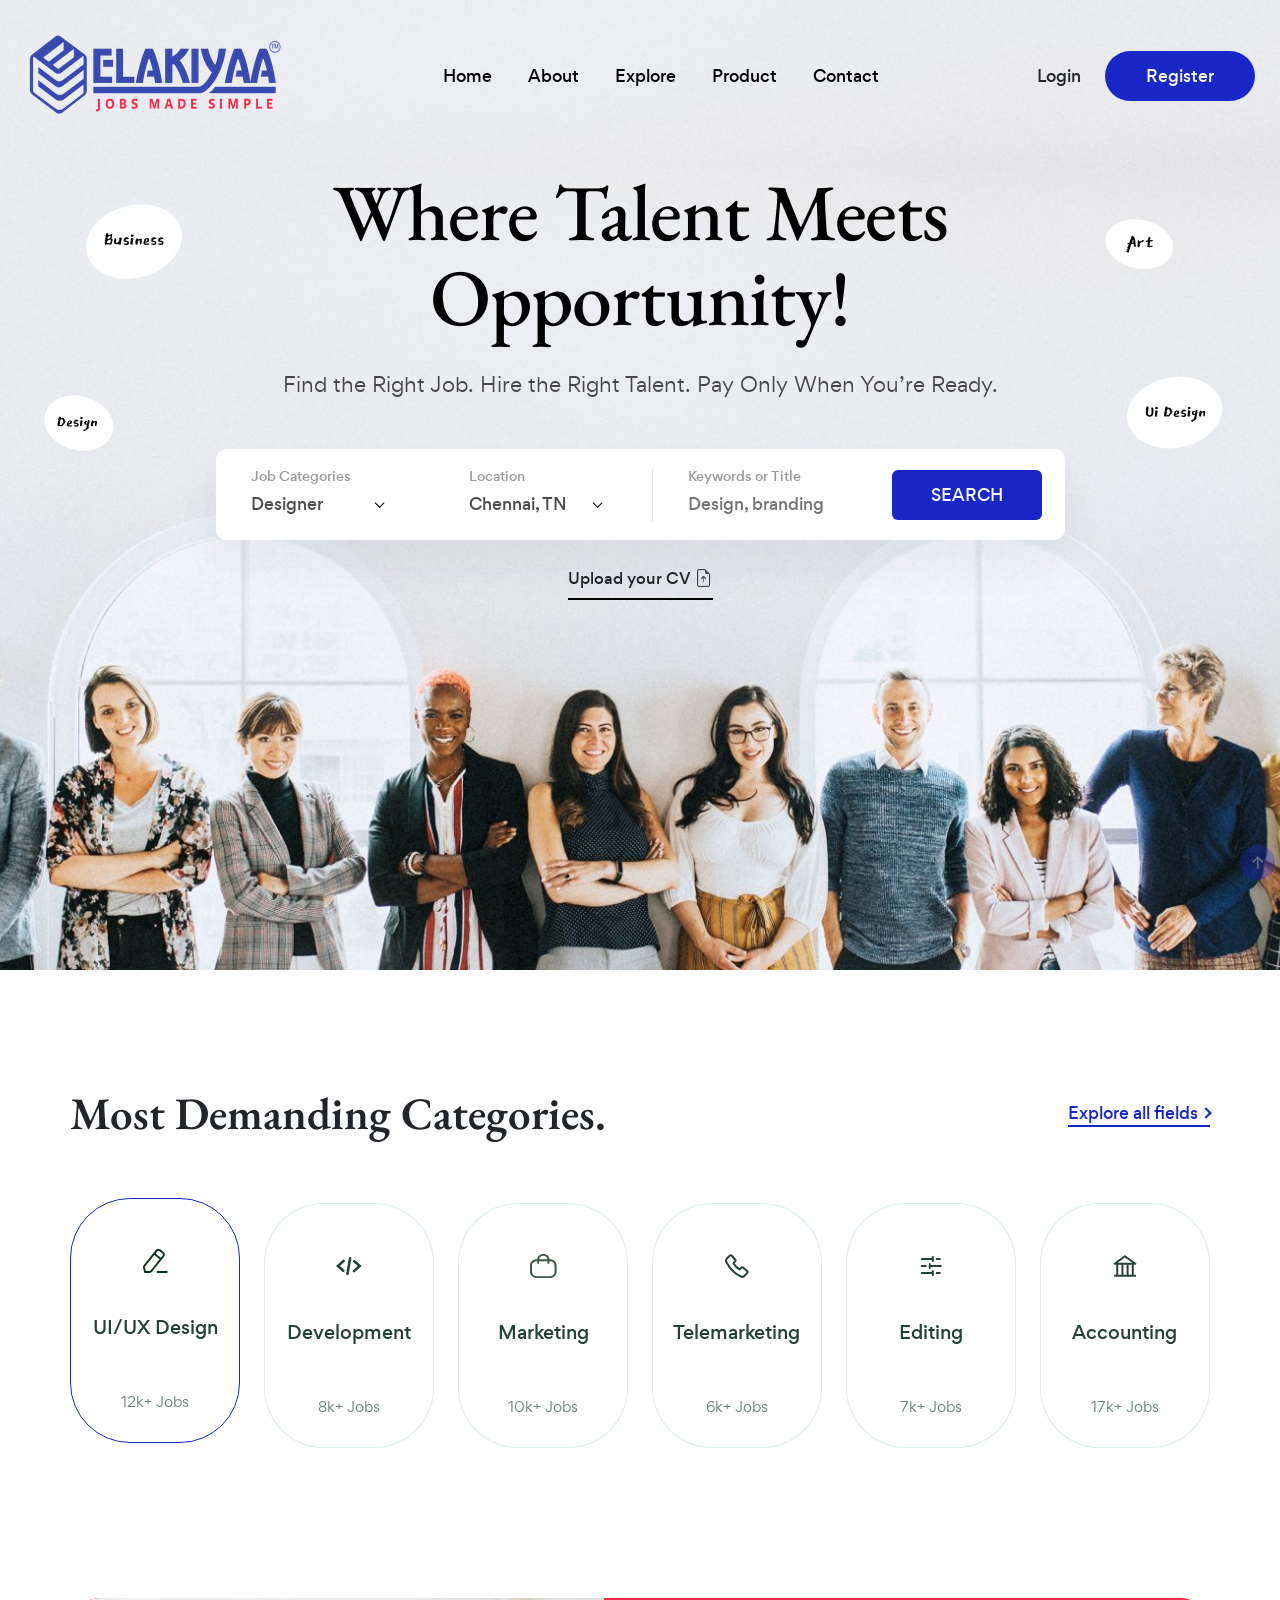
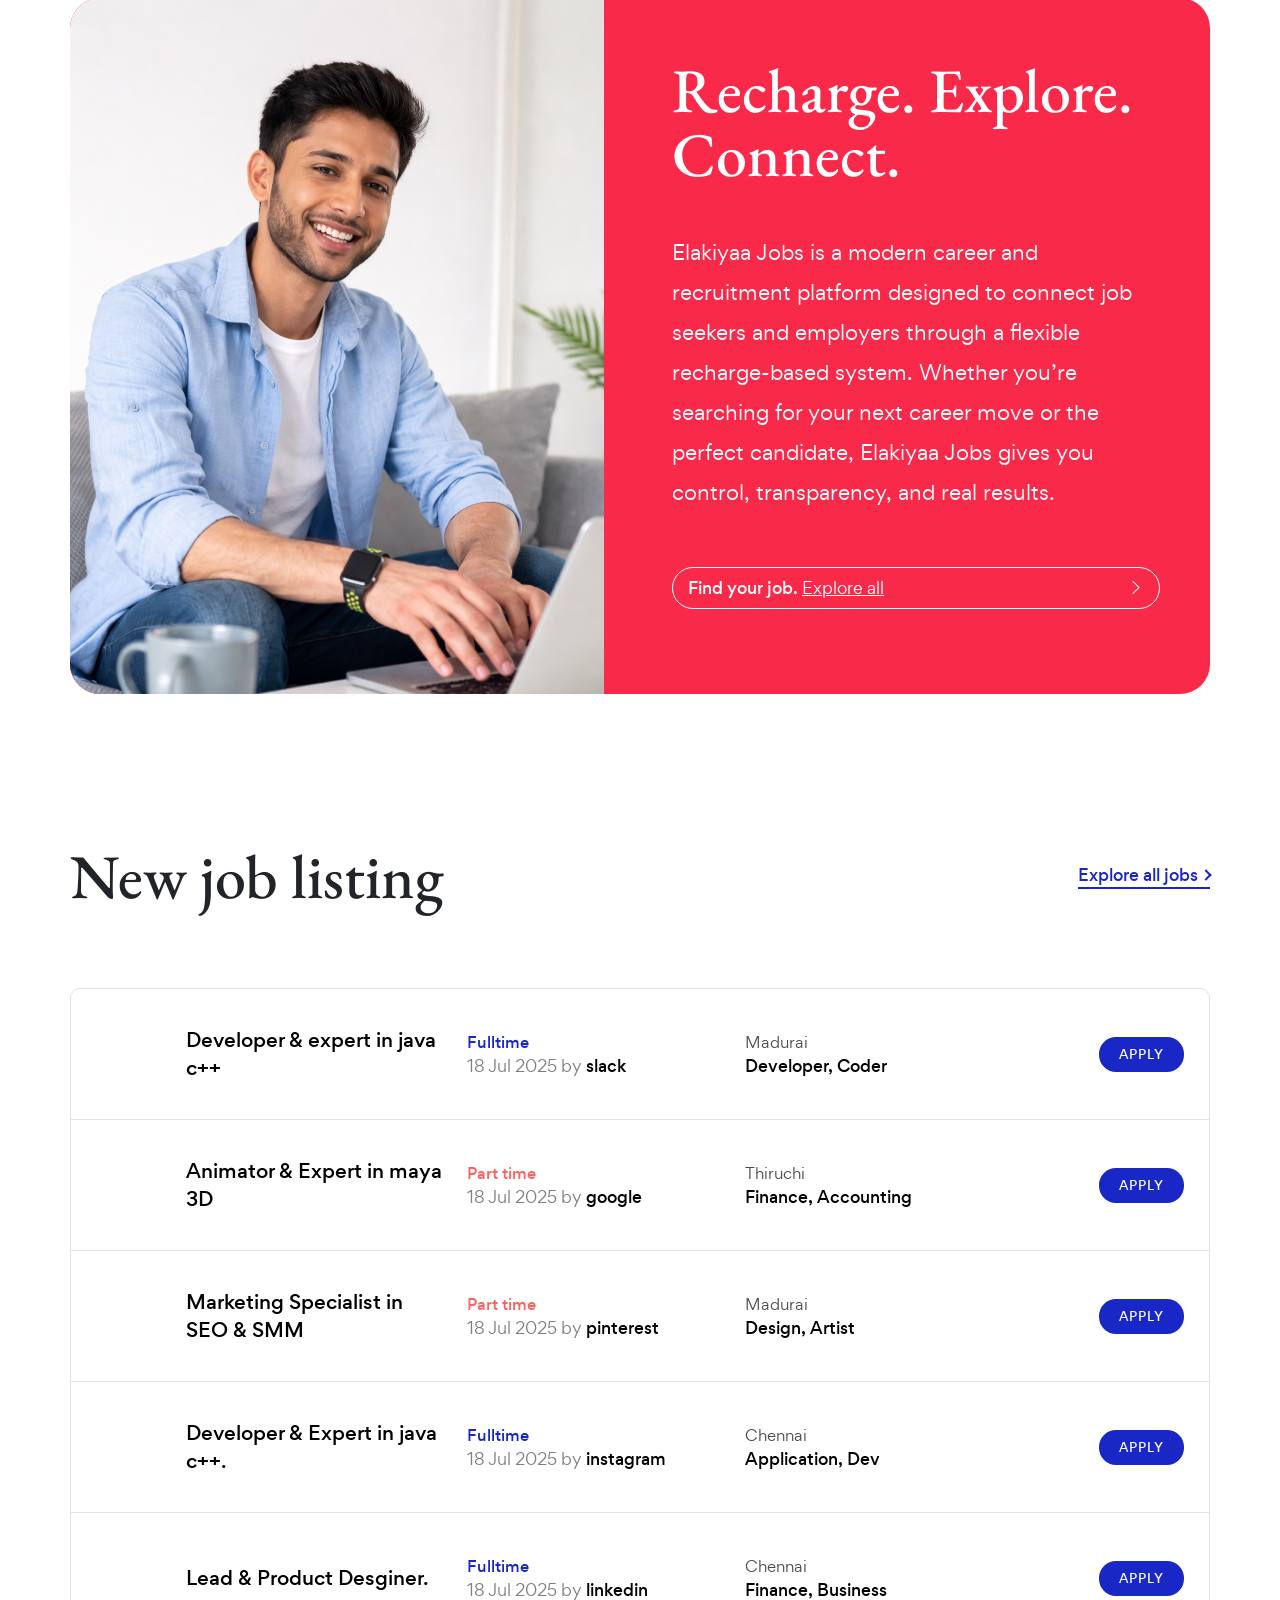
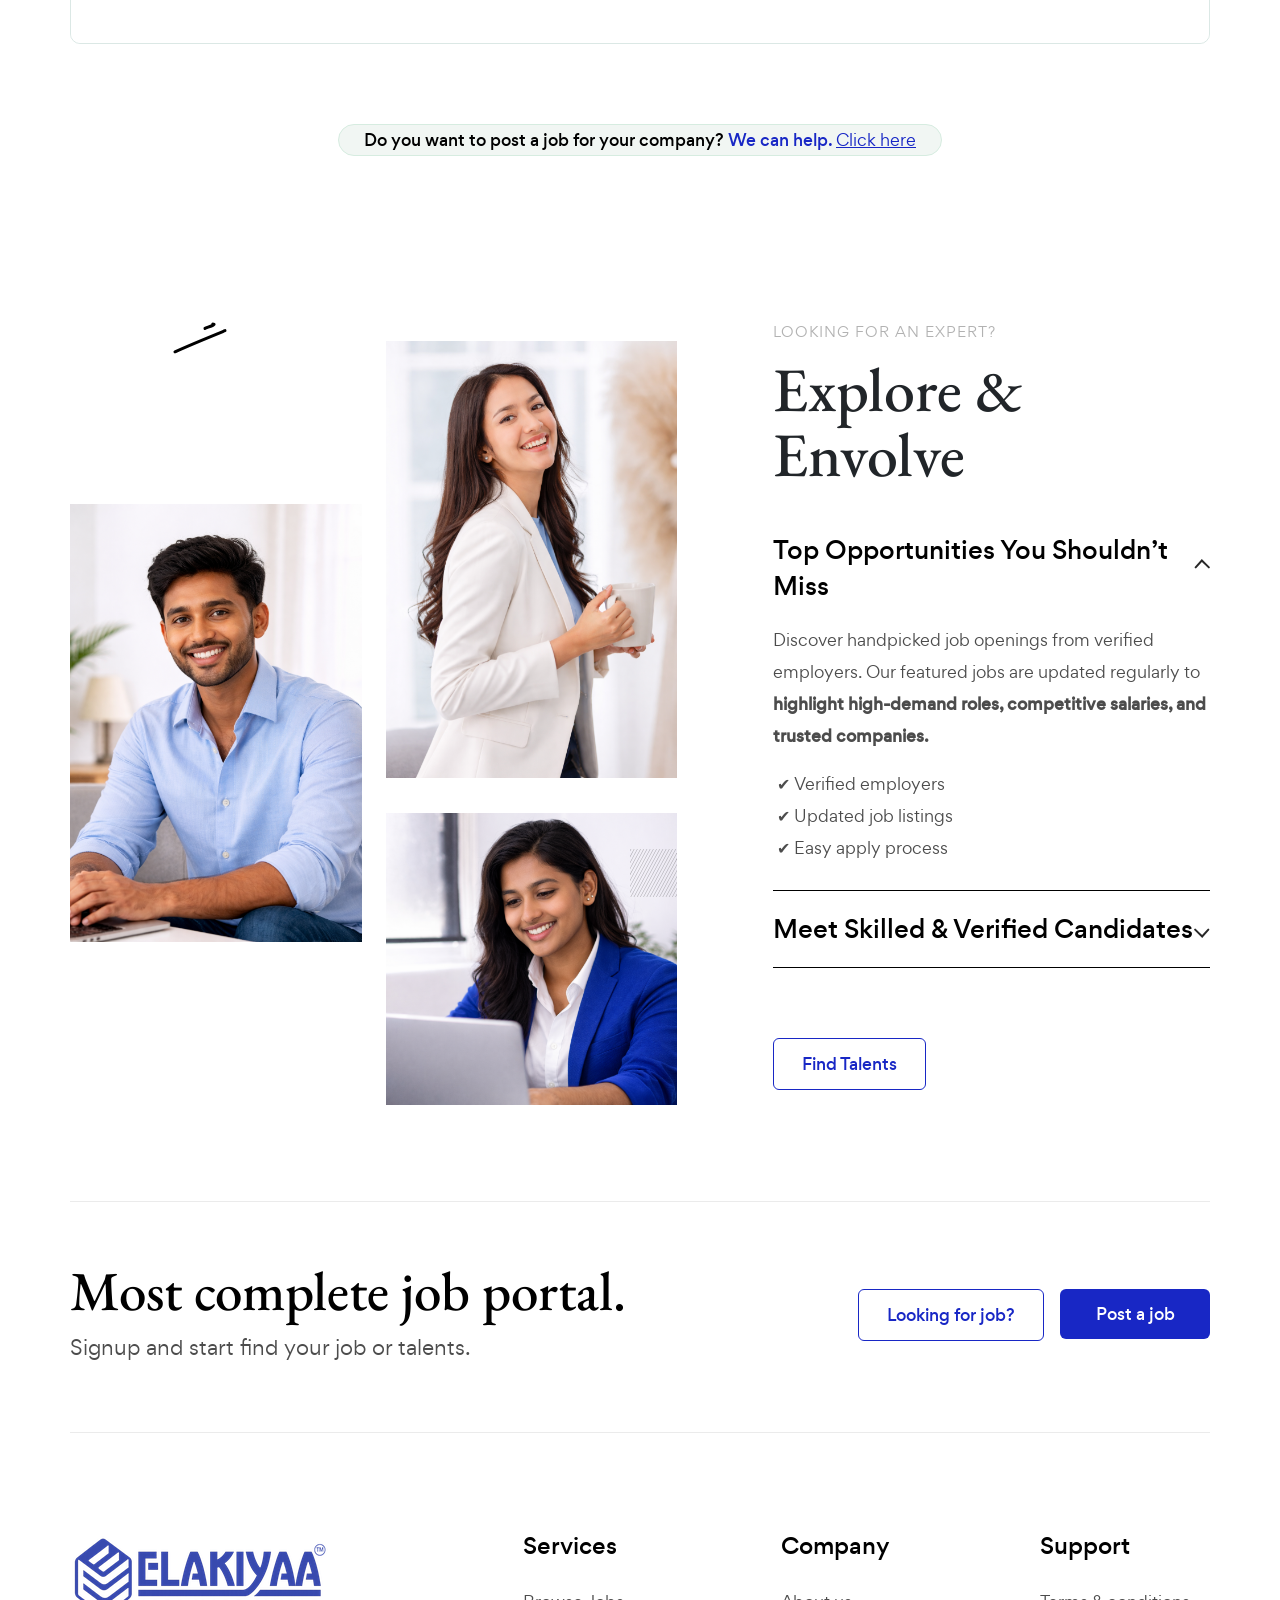
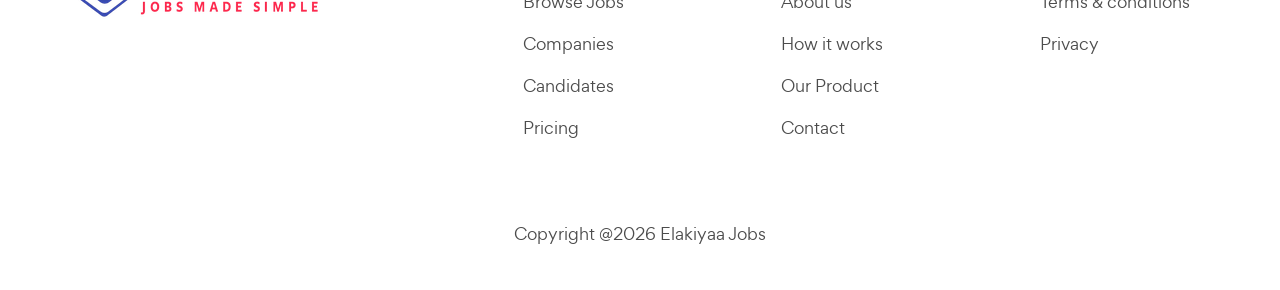
==== commit 729f304a: "k" ====
--- a/index.html
+++ b/index.html
@@ -108,7 +108,7 @@
 							<div class="collapse navbar-collapse" id="navbarNav">
 								<ul class="navbar-nav">
                                     <li class="nav-item">
-										<a class="nav-link" href="Index.html" role="button">Home</a>
+										<a class="nav-link" href="index.html" role="button">Home</a>
 									</li>
                                     <li class="nav-item">
 										<a class="nav-link" href="about-us.html" role="button">About</a>
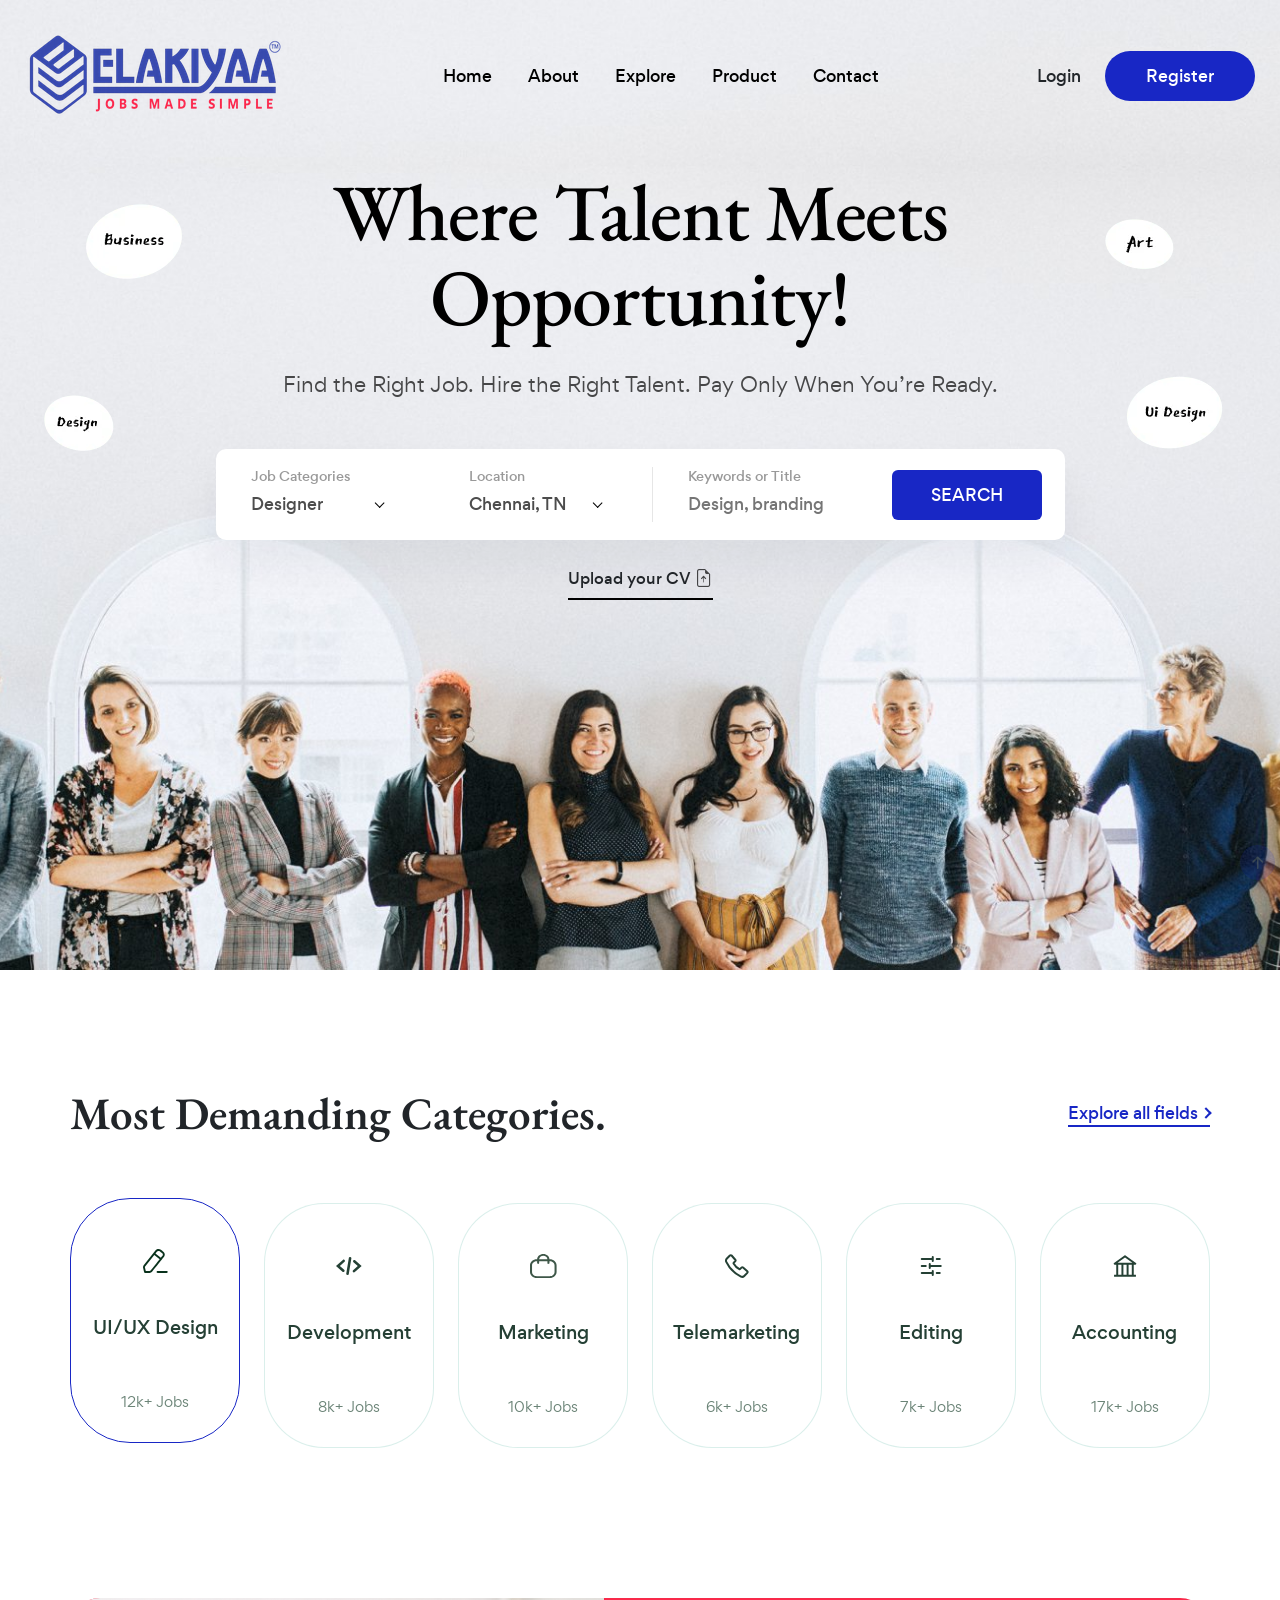
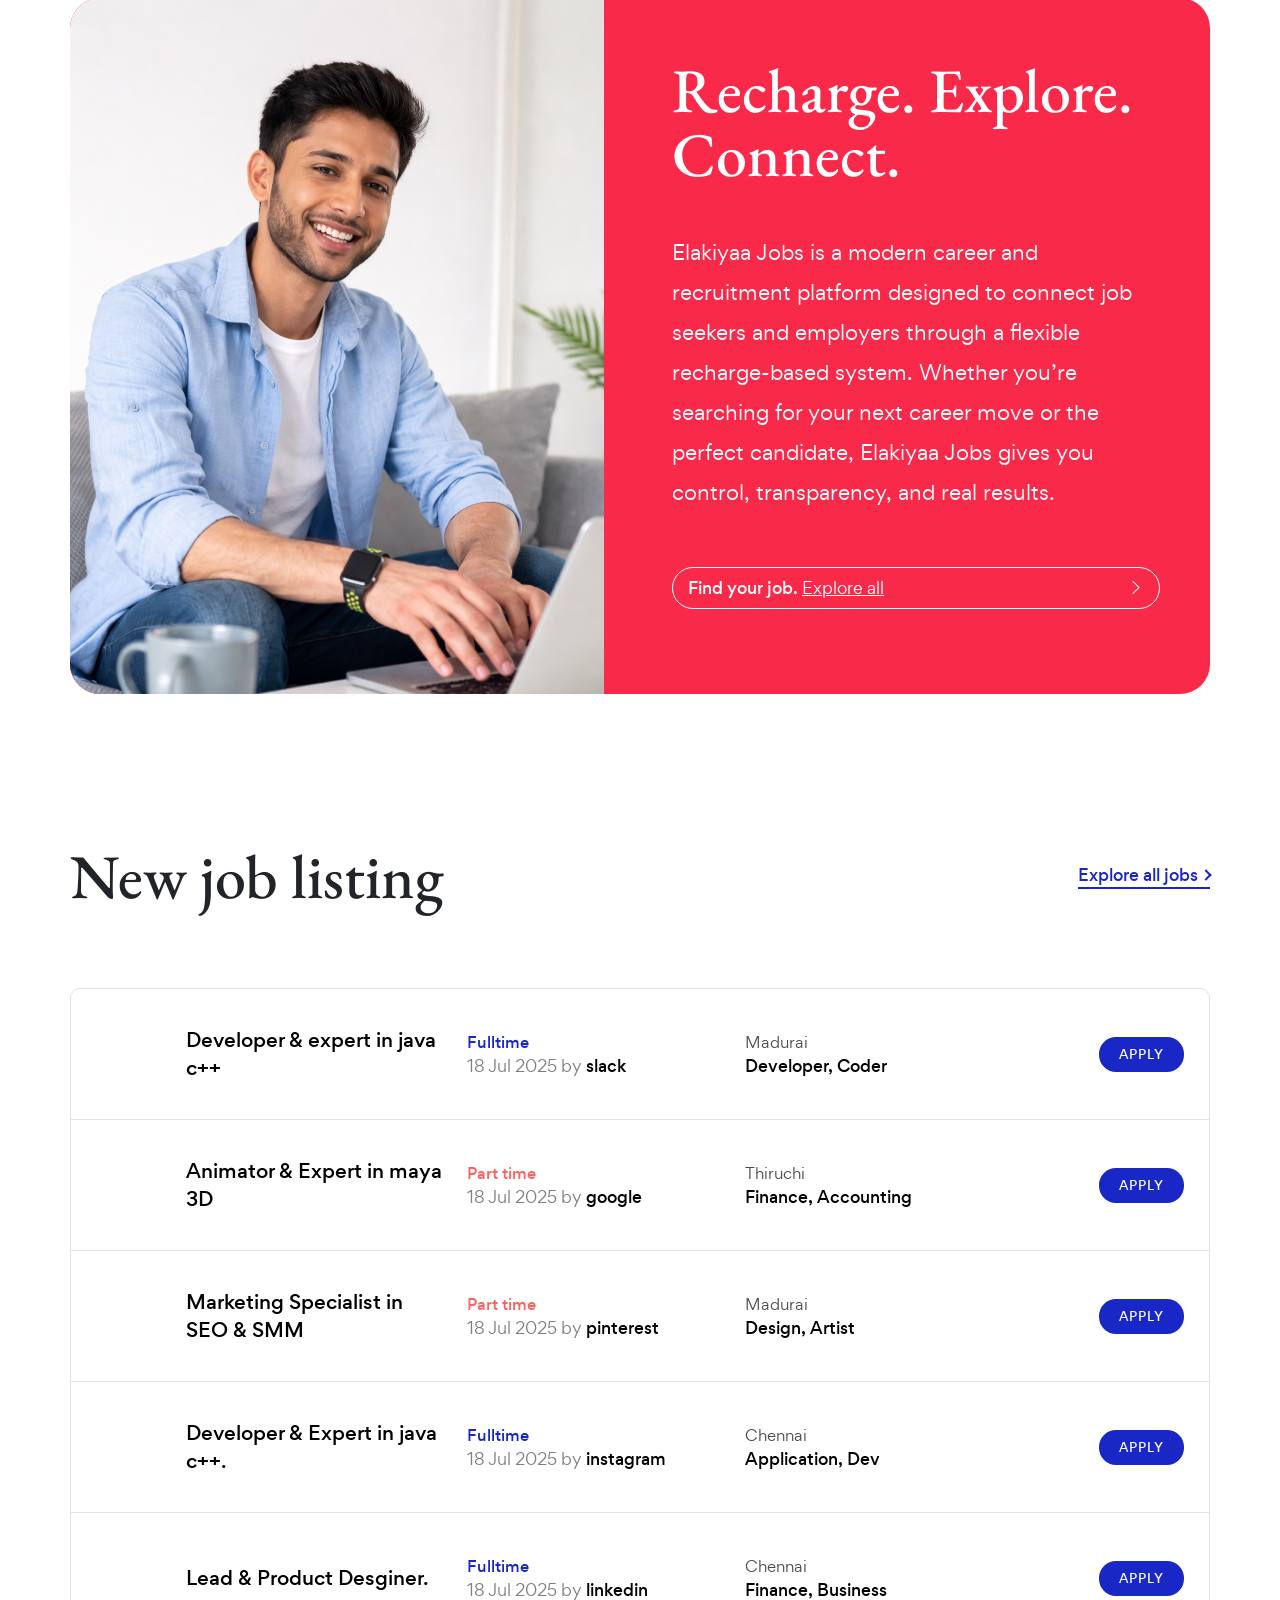
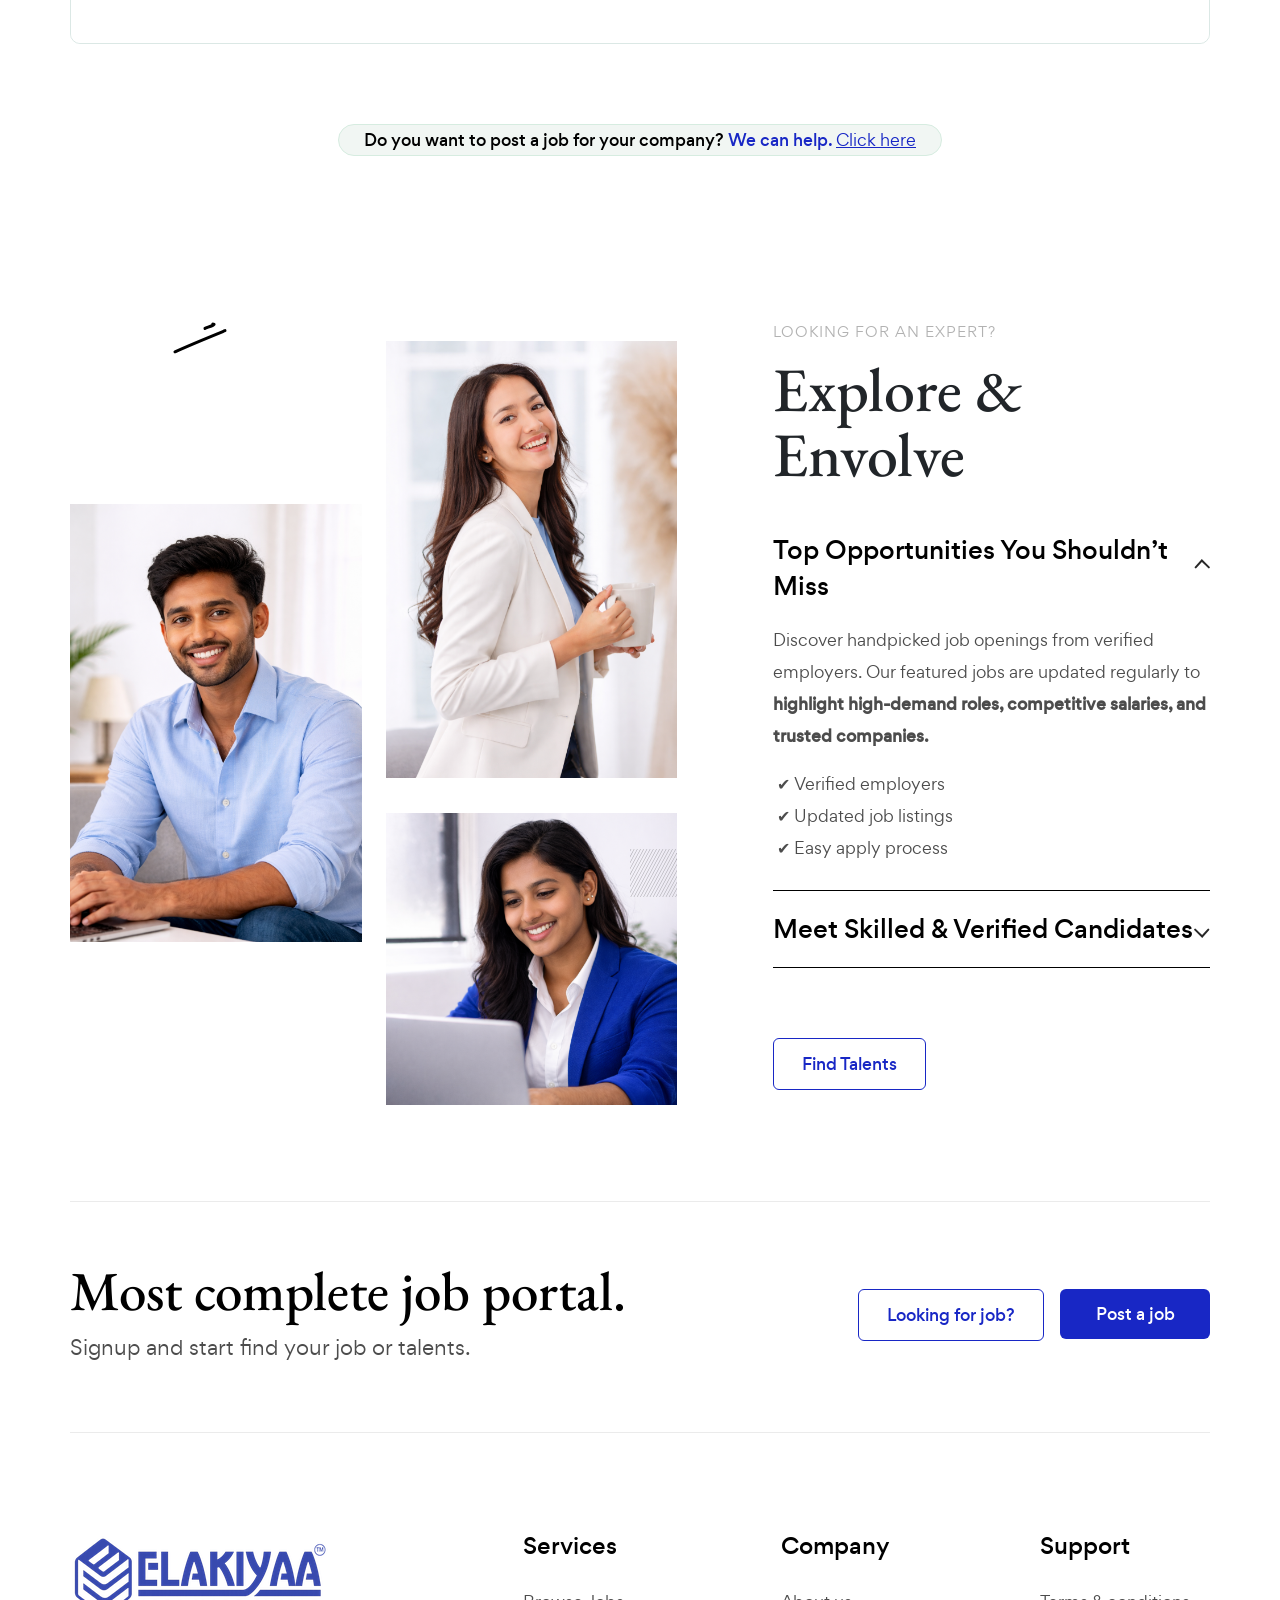
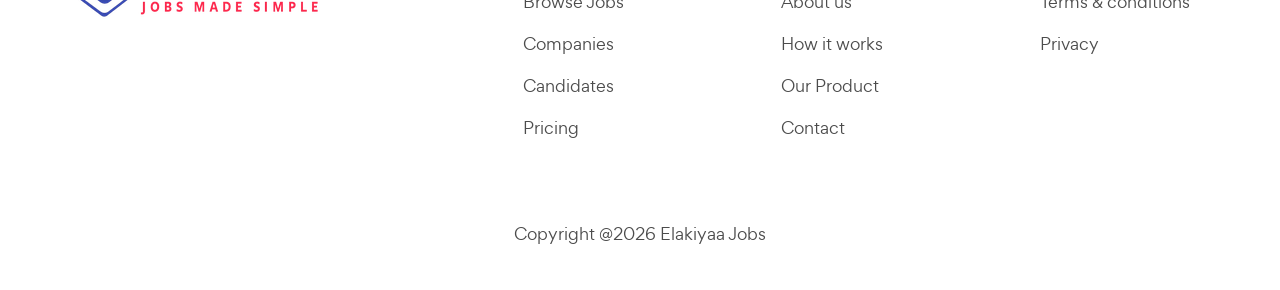
==== commit 8da54aed: "Update index.html" ====
--- a/index.html
+++ b/index.html
@@ -95,8 +95,8 @@
 						<!-- logo -->
 						<div class="right-widget ms-ß auto ms-lg-0 order-lg-2">
 							<ul class="d-flex align-items-center style-none">
-								<li><a href="#" class="fw-500 text-dark" >Login</a></li>
-								<li class="d-none d-md-block ms-4"><a href="#" class="btn-five">Register</a></li>
+								<li><a href="https://elakiyaabestjobs.com" target="_blank" class="fw-500 text-dark" >Login</a></li>
+								<li class="d-none d-md-block ms-4"><a href="https://elakiyaabestjobs.com/Signup" target="_blank" class="btn-five">Register</a></li>
 							</ul>
 						</div> <!--/.right-widget-->
 						<nav class="navbar navbar-expand-lg p0 ms-3 ms-lg-0 order-lg-1">
@@ -710,4 +710,4 @@
 
 
 <!-- Mirrored from html.creativegigstf.com/jobi/jobi/index.html by HTTrack Website Copier/3.x [XR&CO'2014], Wed, 10 Dec 2025 09:33:19 GMT -->
-</html>+</html>
